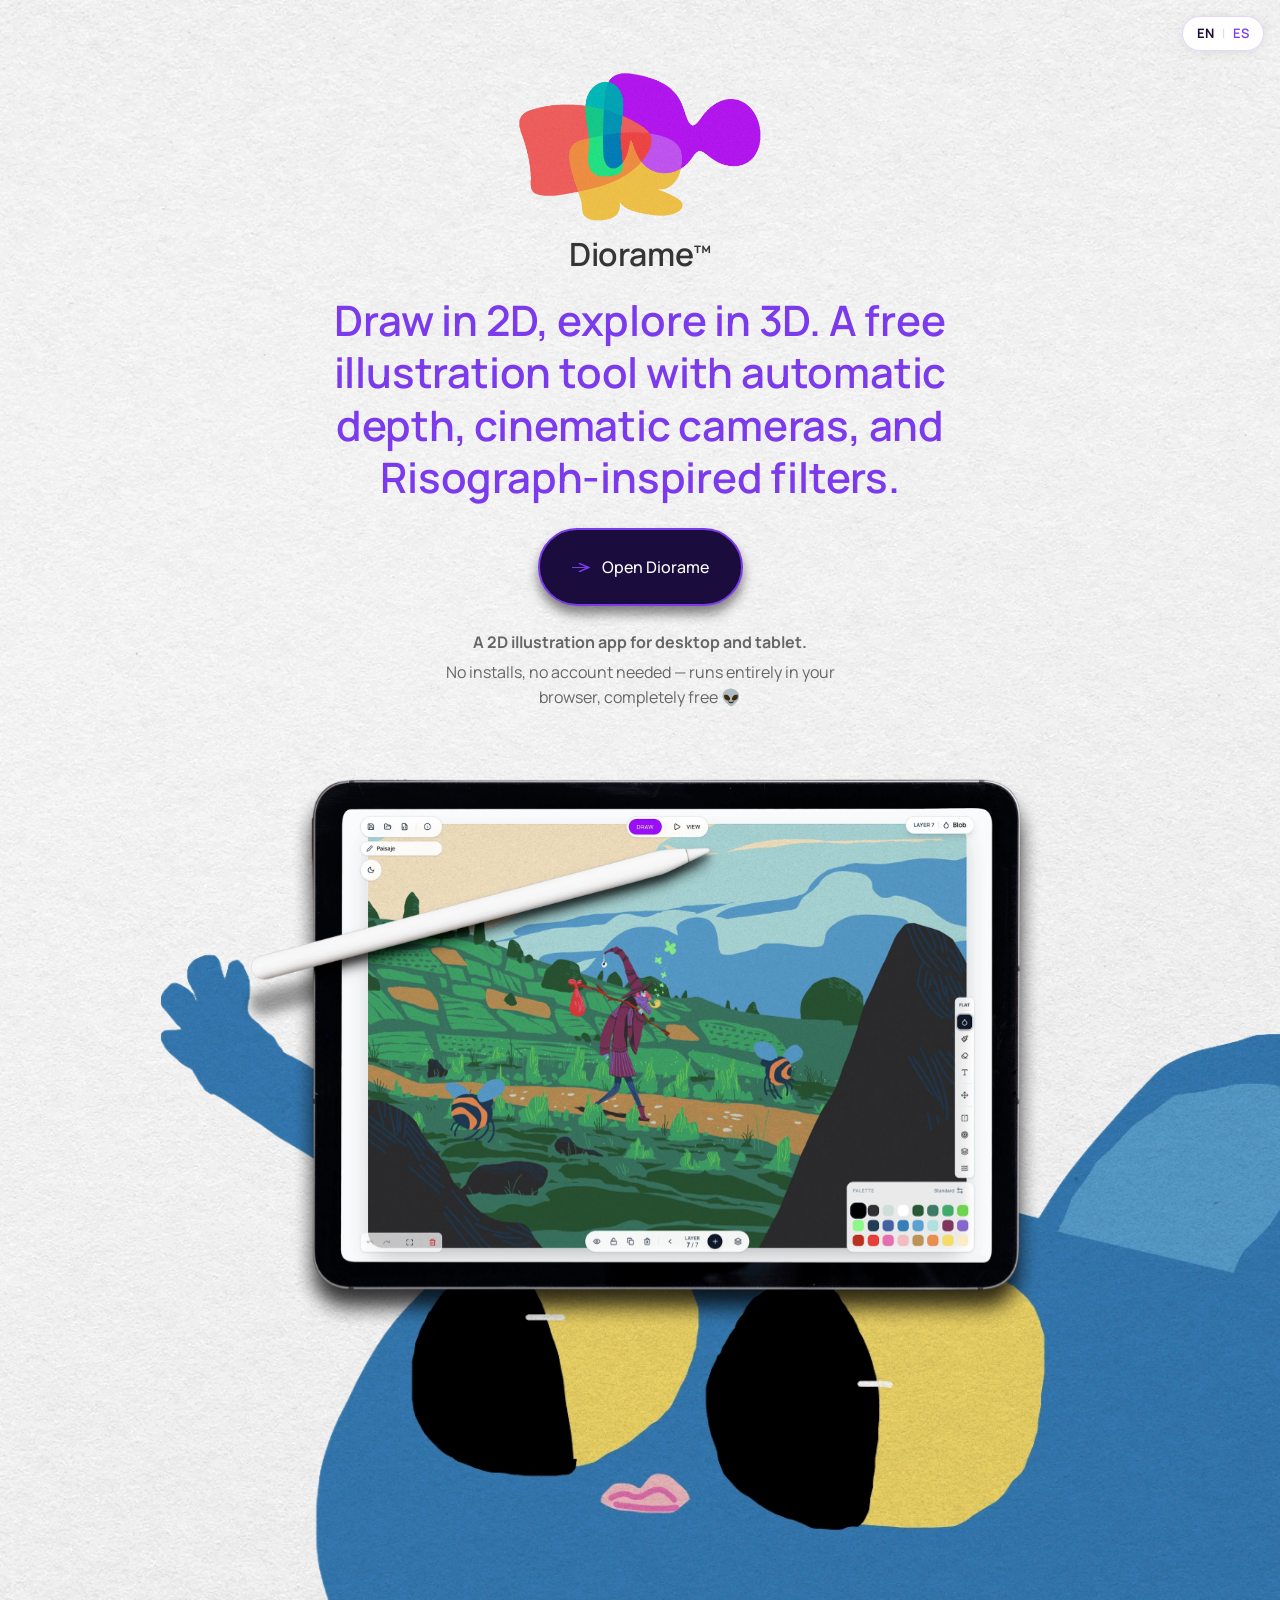
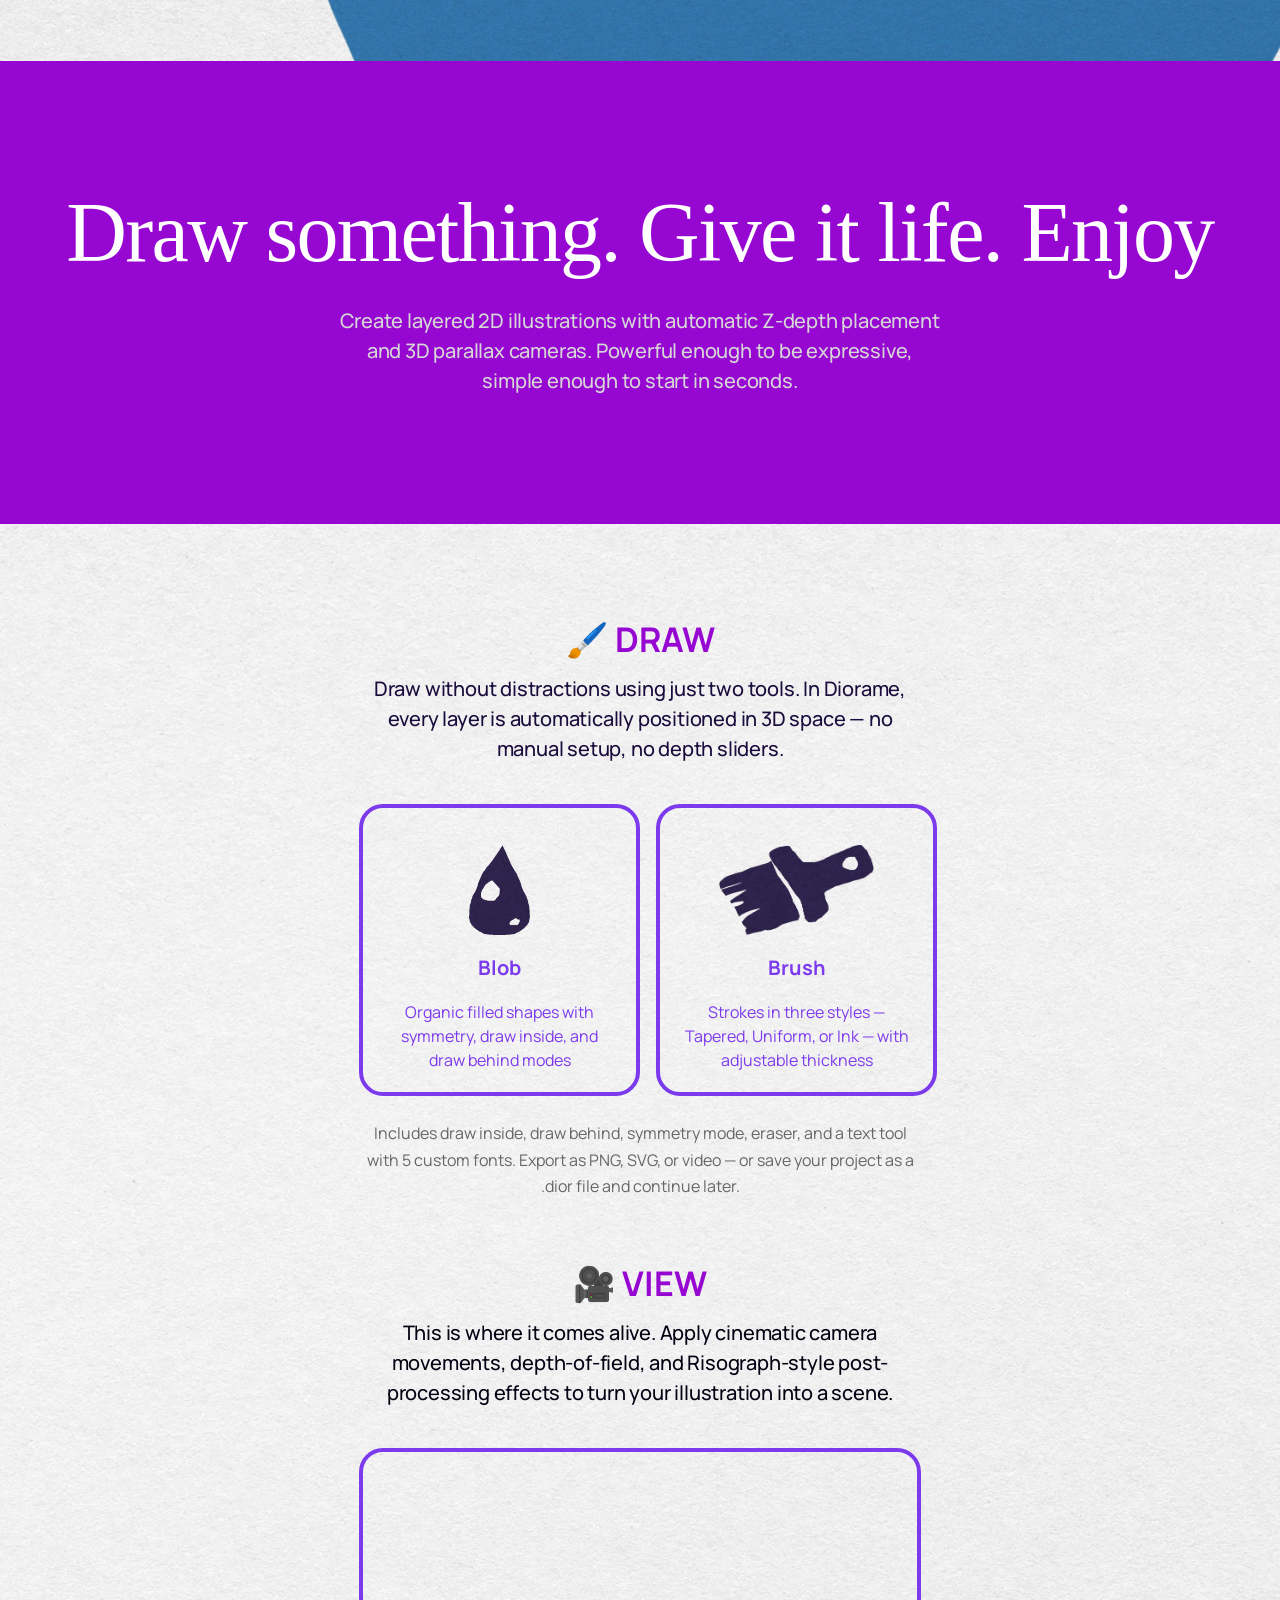
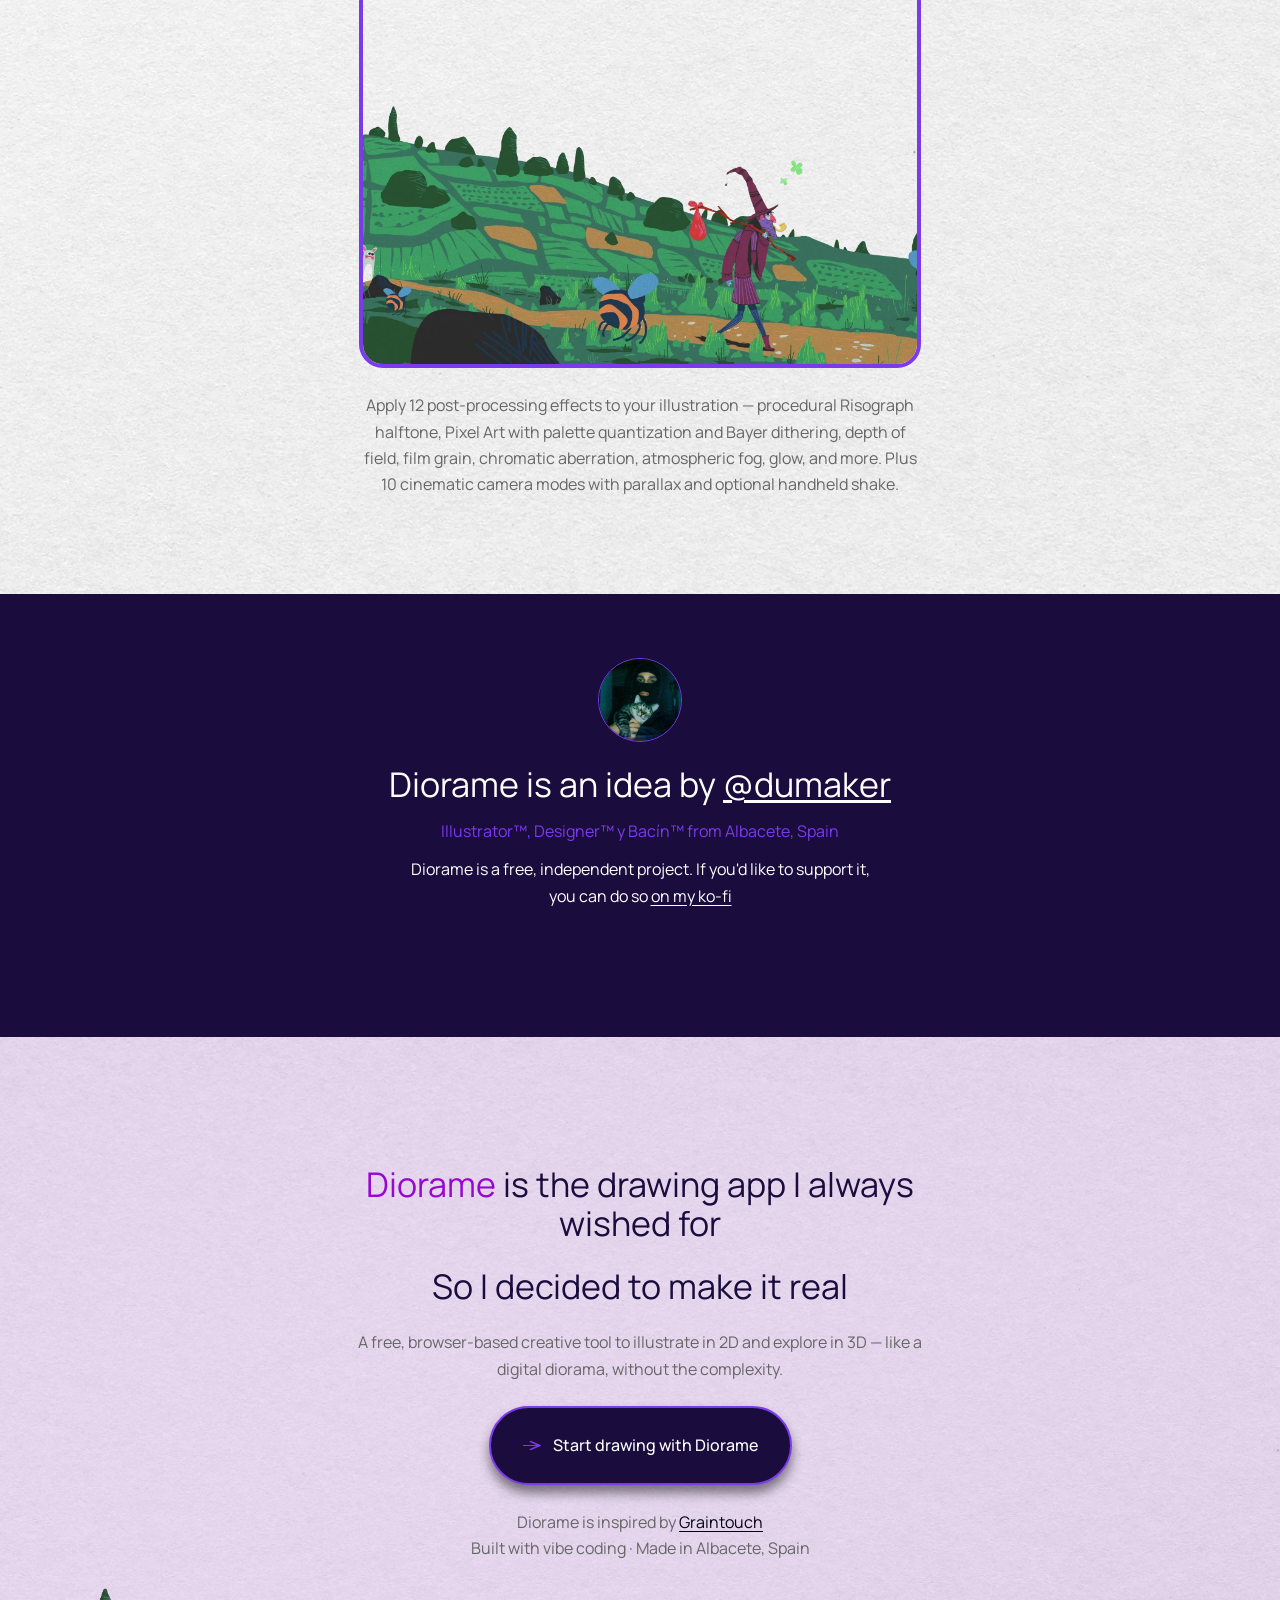
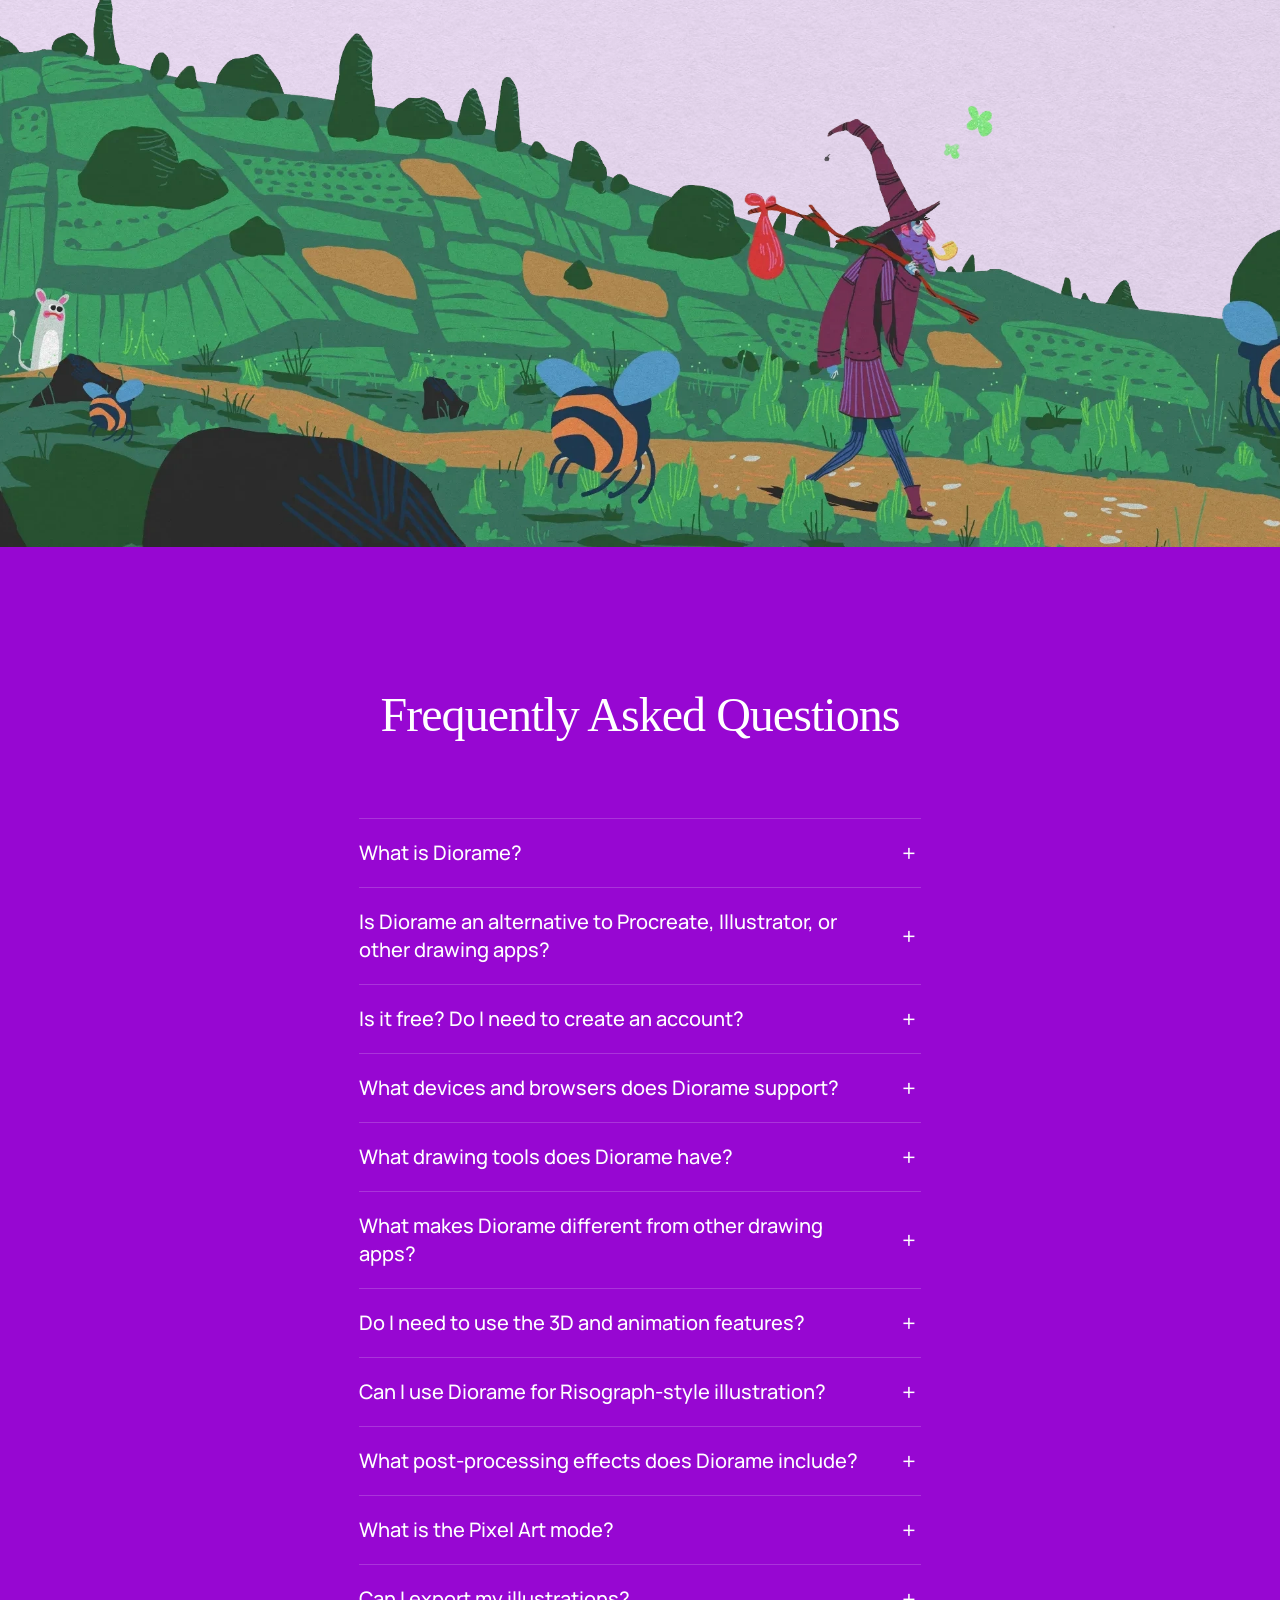
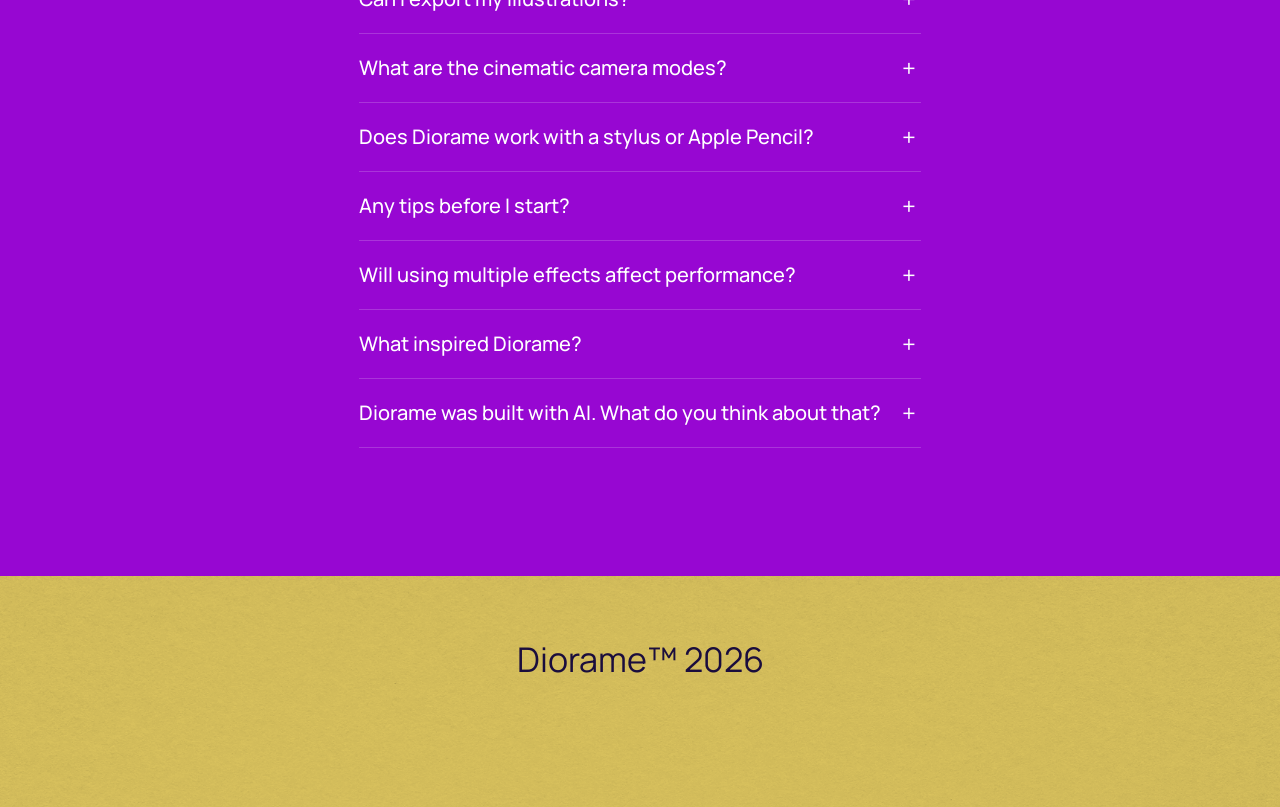
==== index.html @ 463a4746 "deploy: f3ffcc449ce8691e69795c1340435a2cda2fa7a3" ====
<!DOCTYPE html>
<html lang="en">
<head>
  <meta charset="UTF-8">
  <meta name="viewport" content="width=device-width, initial-scale=1">
  <meta name="robots" content="noindex">
  <title>Diorame</title>
  <link rel="icon" type="image/png" href="./assets/favicon.png">
  <link rel="alternate" hreflang="en" href="https://diorame.com/en/">
  <link rel="alternate" hreflang="es" href="https://diorame.com/es/">
  <link rel="alternate" hreflang="x-default" href="https://diorame.com/">
  <style>
    body {
      margin: 0;
      background: #ffffff;
      display: flex;
      align-items: center;
      justify-content: center;
      min-height: 100vh;
      font-family: 'Manrope', sans-serif;
      color: #353535;
      font-size: 16px;
    }
  </style>
</head>
<body>
  <p>Loading…</p>
  <script>
    (function () {
      var saved = localStorage.getItem('diorame-lang');
      var lang = saved || (navigator.language || navigator.userLanguage || 'en');
      var target = lang.toLowerCase().startsWith('es') ? '/es/' : '/en/';
      window.location.replace(target);
    })();
  </script>
</body>
</html>
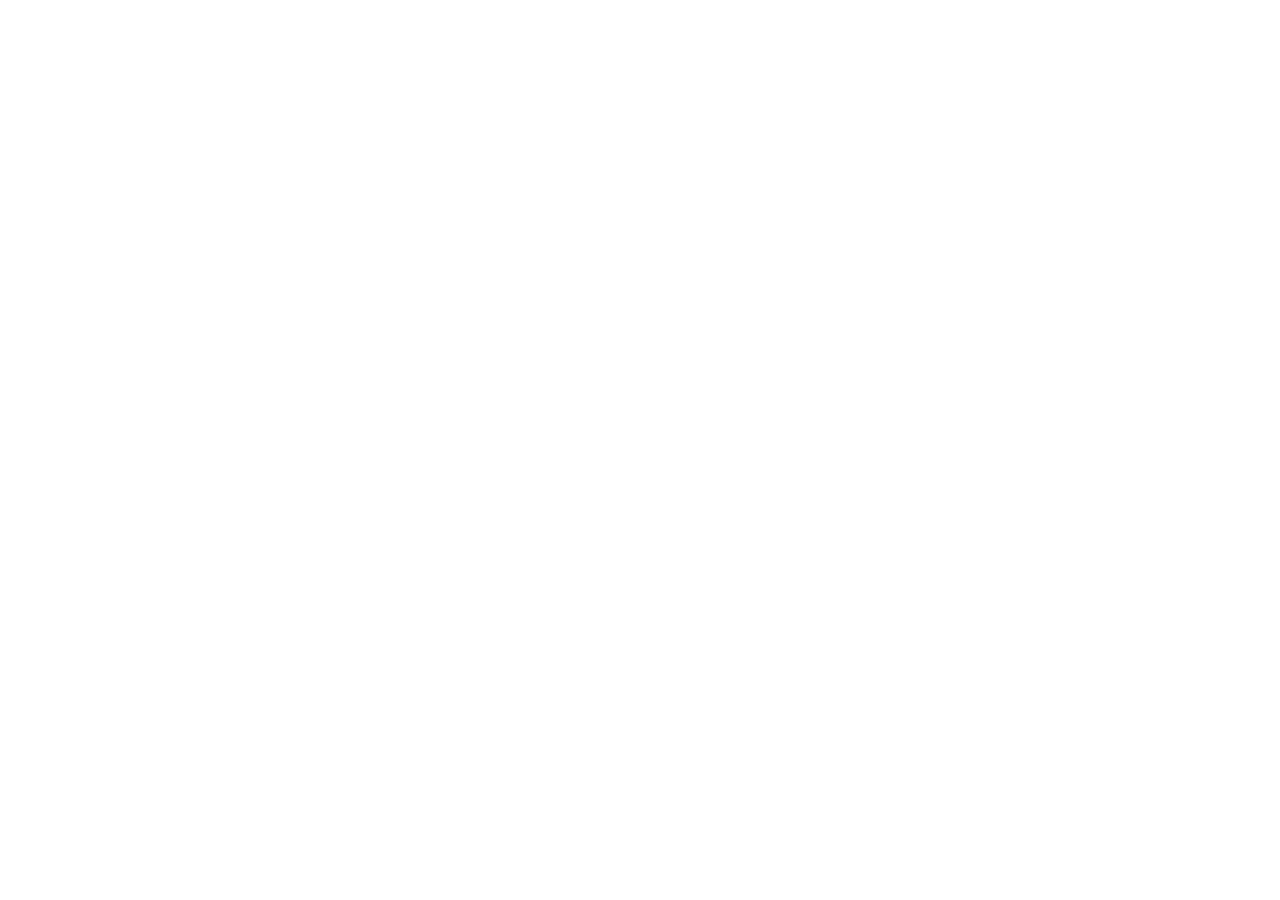
==== commit 26055c25: "fix: router and switcher use subdomains" ====
--- a/index.html
+++ b/index.html
@@ -29,7 +29,9 @@
     (function () {
       var saved = localStorage.getItem('diorame-lang');
       var lang = saved || (navigator.language || navigator.userLanguage || 'en');
-      var target = lang.toLowerCase().startsWith('es') ? '/es/' : '/en/';
+      var target = lang.toLowerCase().startsWith('es')
+        ? 'https://es.diorame.com'
+        : 'https://en.diorame.com';
       window.location.replace(target);
     })();
   </script>
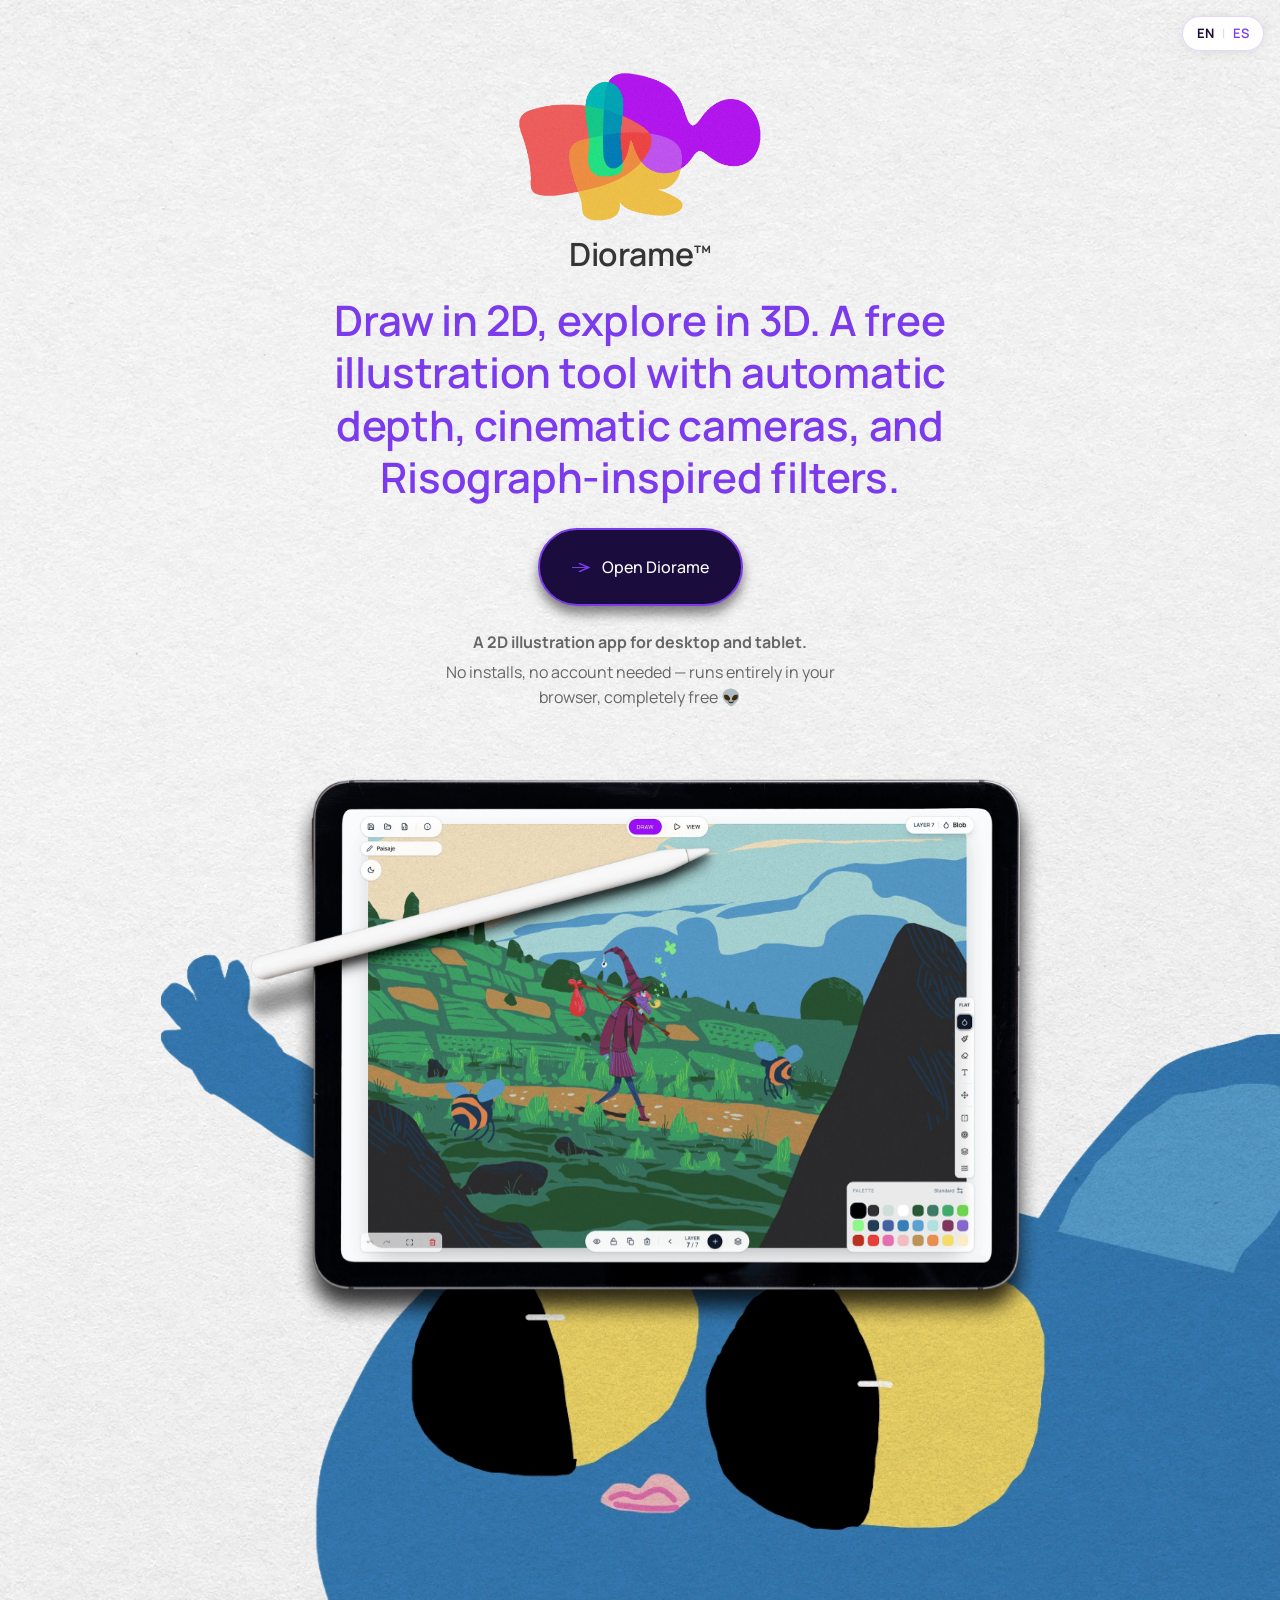
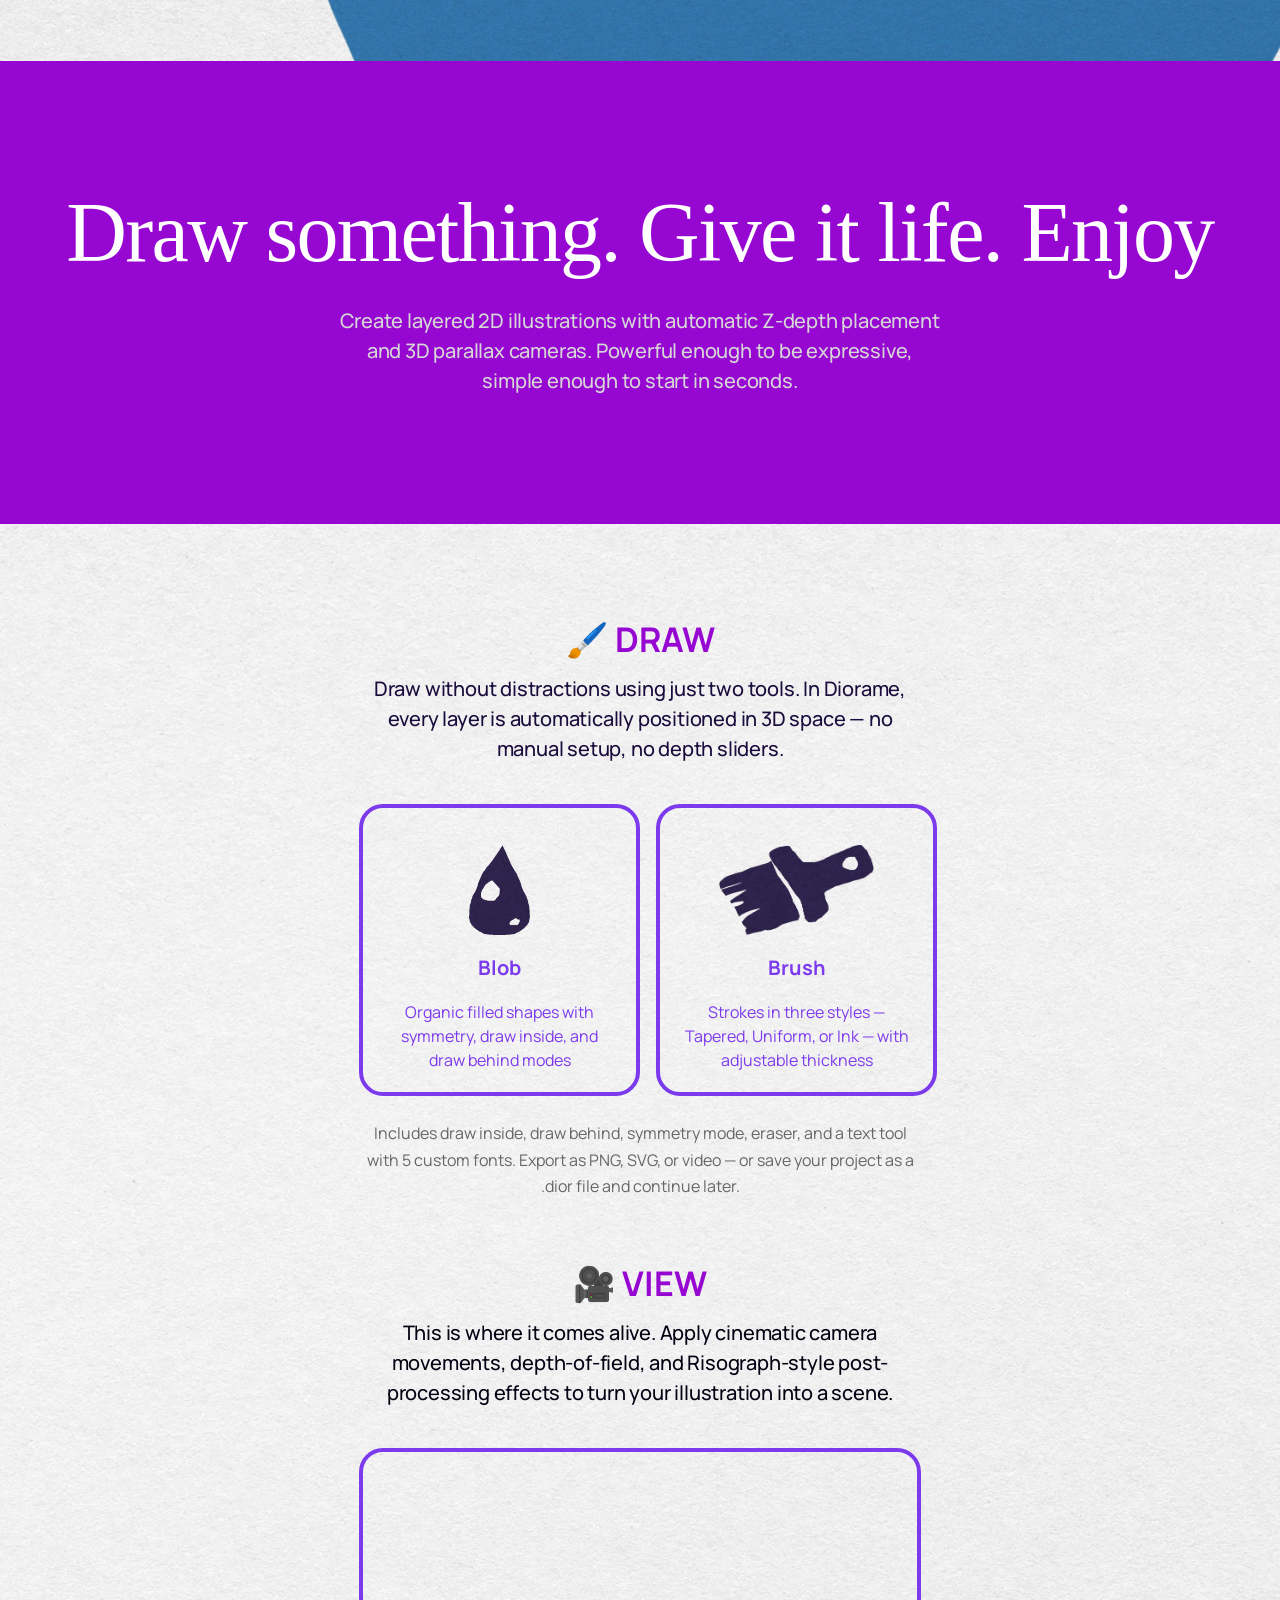
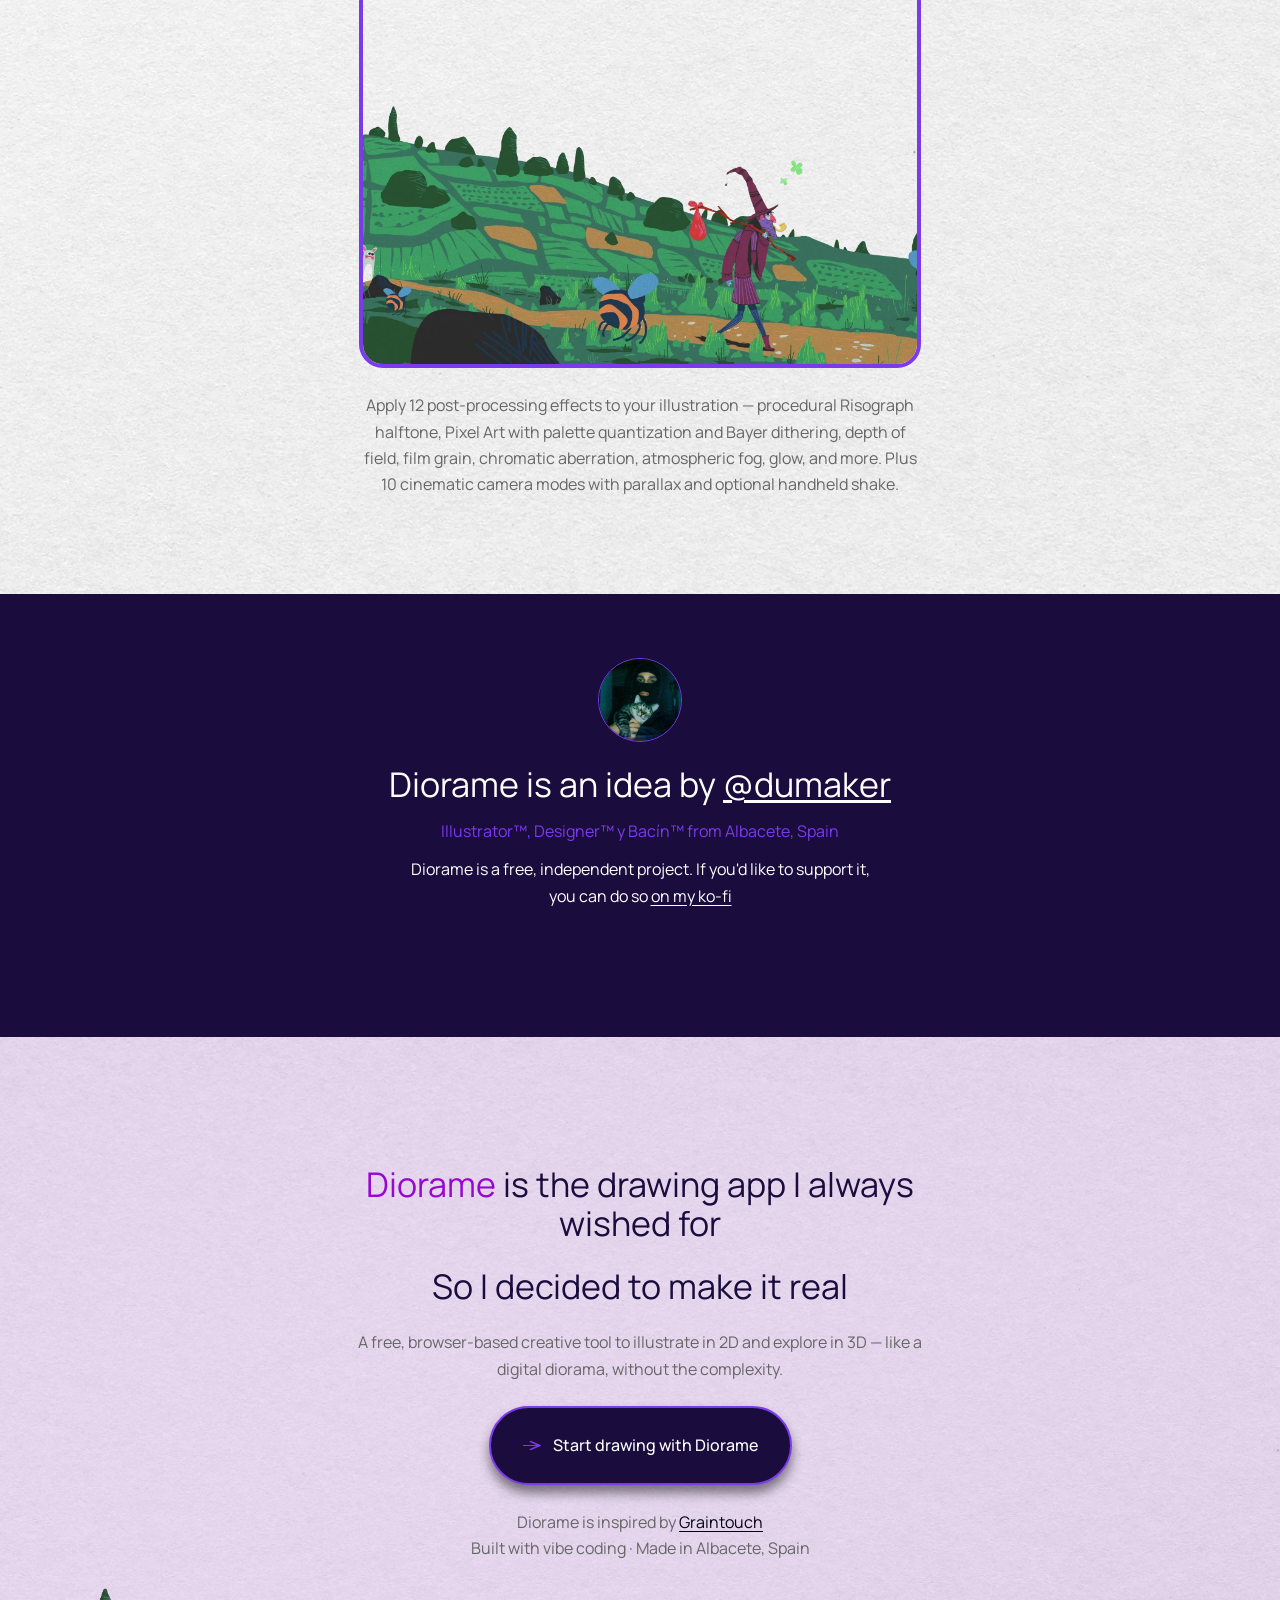
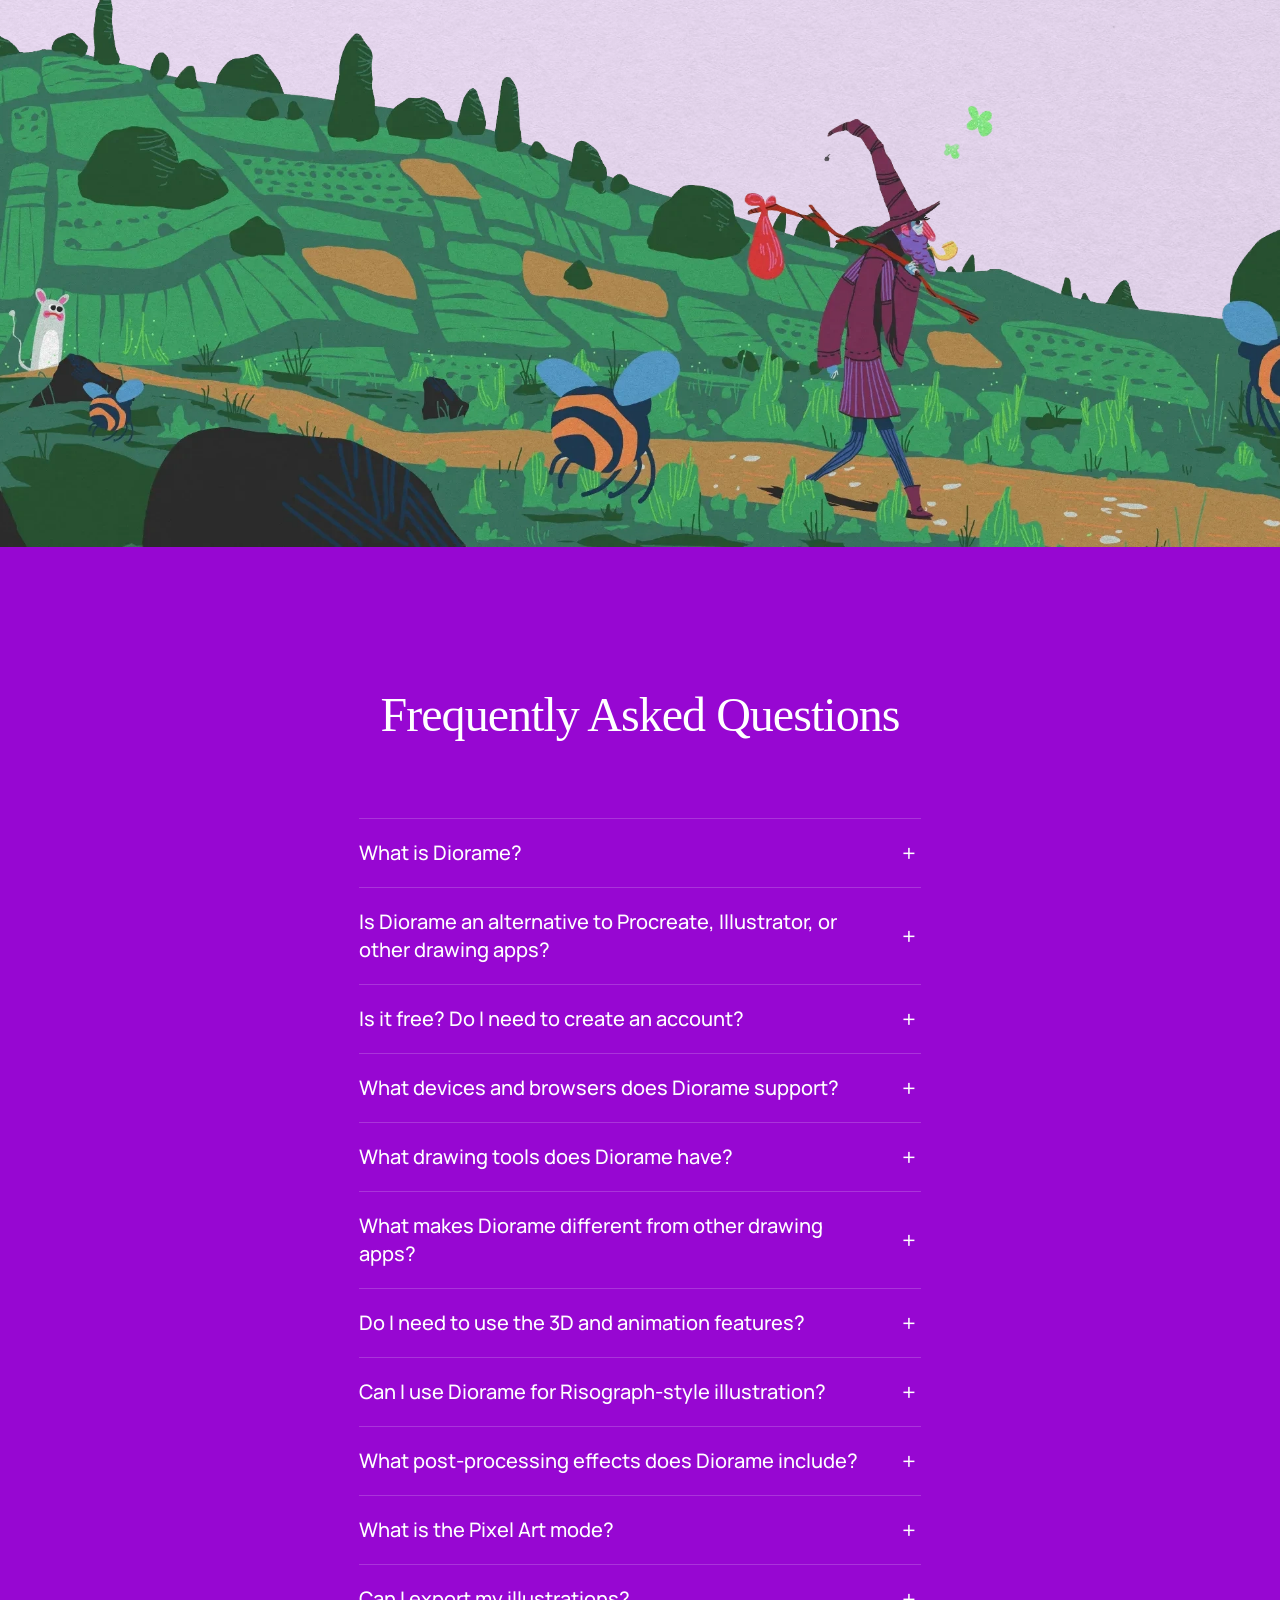
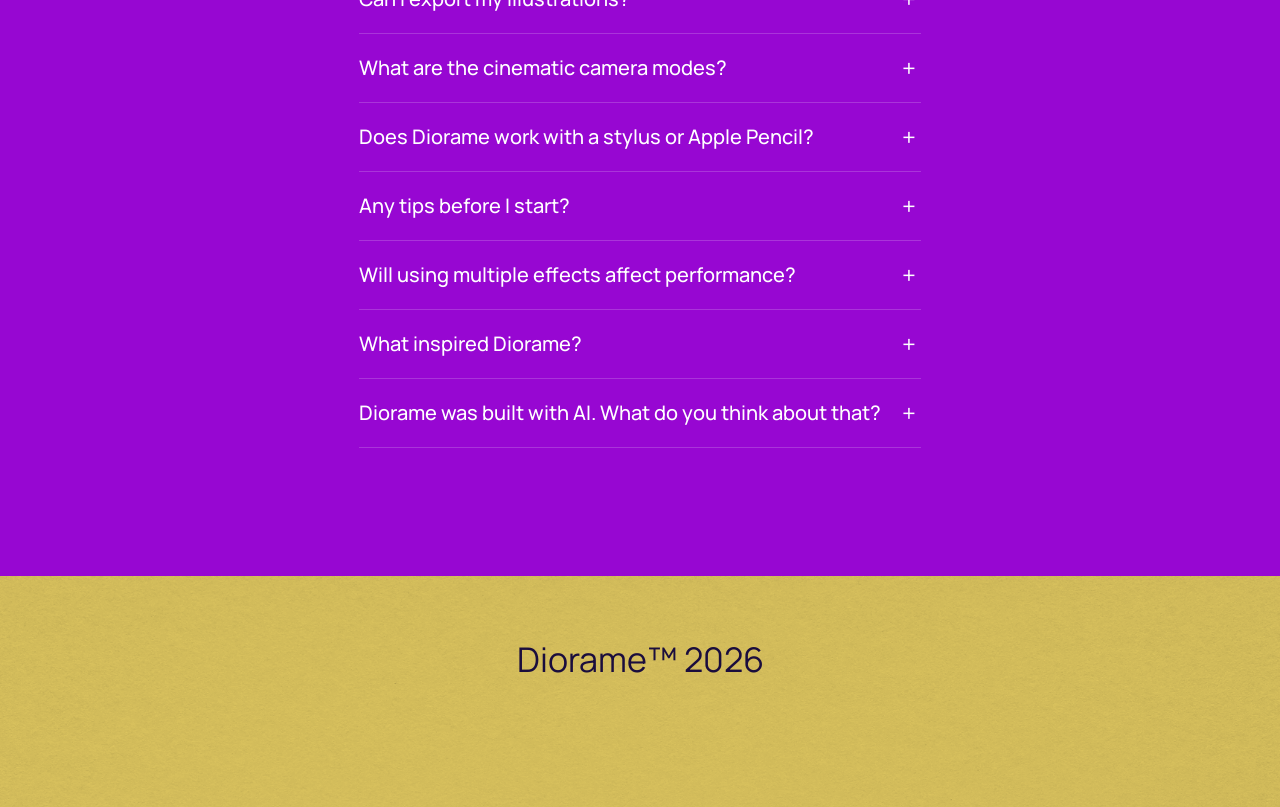
==== commit e8101c4b: "deploy: 26055c258b1602a0b02082765eae8d24b4210f3b" ====
--- a/index.html
+++ b/index.html
@@ -3,36 +3,1358 @@
 <head>
   <meta charset="UTF-8">
   <meta name="viewport" content="width=device-width, initial-scale=1">
-  <meta name="robots" content="noindex">
-  <title>Diorame</title>
-  <link rel="icon" type="image/png" href="./assets/favicon.png">
-  <link rel="alternate" hreflang="en" href="https://diorame.com/en/">
-  <link rel="alternate" hreflang="es" href="https://diorame.com/es/">
-  <link rel="alternate" hreflang="x-default" href="https://diorame.com/">
+  <meta name="color-scheme" content="light">
+
+  <!-- SEO -->
+  <title>Diorame — Free Browser-Based Drawing App with 3D Parallax &amp; Cinematic Effects</title>
+  <meta name="description" content="Diorame is a free browser-based illustration app. Draw in 2D with layered Risograph-style tools, then explore your scene in 3D with parallax cameras, depth effects, and cinematic filters. No install needed.">
+  <meta name="robots" content="index,follow">
+
+  <!-- Open Graph -->
+  <meta property="og:title" content="Diorame — Free Browser-Based Drawing App with 3D Parallax &amp; Cinematic Effects">
+  <meta property="og:description" content="Diorame is a free browser-based illustration app. Draw in 2D with layered Risograph-style tools, then explore your scene in 3D with parallax cameras, depth effects, and cinematic filters. No install needed.">
+  <meta property="og:type" content="website">
+  <meta property="og:url" content="https://diorame.com/">
+  <meta property="og:image" content="https://diorame.com/assets/og-image.png">
+  <meta property="og:image:alt" content="Diorame — Free Browser-Based Drawing App with 3D Parallax &amp; Cinematic Effects">
+  <meta property="og:site_name" content="Diorame — Free Browser-Based Drawing App with 3D Parallax &amp; Cinematic Effects">
+
+  <!-- Twitter Card -->
+  <meta name="twitter:card" content="summary_large_image">
+  <meta name="twitter:url" content="https://diorame.com/">
+  <meta name="twitter:title" content="Diorame — Free Browser-Based Drawing App with 3D Parallax &amp; Cinematic Effects">
+  <meta name="twitter:description" content="Diorame is a free browser-based illustration app. Draw in 2D with layered Risograph-style tools, then explore your scene in 3D with parallax cameras, depth effects, and cinematic filters. No install needed.">
+  <meta name="twitter:image" content="https://diorame.com/assets/og-image.png">
+  <meta name="twitter:image:alt" content="Diorame — Free Browser-Based Drawing App with 3D Parallax &amp; Cinematic Effects">
+
+  <!-- hreflang -->
+  <link rel="alternate" hreflang="en" href="https://en.diorame.com">
+  <link rel="alternate" hreflang="es" href="https://es.diorame.com">
+  <link rel="alternate" hreflang="x-default" href="https://diorame.com">
+
+  <!-- Favicon -->
+  <link rel="icon" type="image/png" href="../assets/favicon.png">
+
+  <!-- Google Fonts -->
+  <link rel="preconnect" href="https://fonts.googleapis.com">
+  <link rel="preconnect" href="https://fonts.gstatic.com" crossorigin>
+  <link href="https://fonts.googleapis.com/css2?family=Chewy&family=Manrope:wght@400;500;600;700&display=swap" rel="stylesheet">
+
   <style>
+    /* ─── Reset ──────────────────────────────────────────────────── */
+    *, *::before, *::after { box-sizing: border-box; margin: 0; padding: 0; }
+    html { scroll-behavior: smooth; }
+
+    /* ─── Design tokens ──────────────────────────────────────────── */
+    :root {
+      --white:      #ffffff;
+      --black:      #000000;
+      --navy:       #1a0d3d;
+      --purple:     #7c3aed;   /* borders, accents, card text          */
+      --vivid:      #9707d2;   /* banner / FAQ bg, mission brand color */
+      --bg-light:   #fbf5ff;   /* mission bg                           */
+      --text:       #353535;   /* brand name                           */
+      --text-dark:  #030213;
+      --text-muted: #666666;
+      --text-dim:   #d6d6d6;   /* FAQ answers, banner subtitle         */
+      --f:  'Manrope', sans-serif;
+      --fd: 'Chewy', cursive;
+    }
+
+    /* ─── Base ───────────────────────────────────────────────────── */
     body {
-      margin: 0;
-      background: #ffffff;
+      font-family: var(--f);
+      font-size: 16px;
+      line-height: 1.65;
+      color: var(--text);
+      background: var(--white);
+      -webkit-font-smoothing: antialiased;
+      cursor: url('../assets/cursor.png') 1 1, auto;
+    }
+
+    /* Custom cursor — overrides UA pointer on all elements and hover states */
+    *,
+    *::before,
+    *::after,
+    a, a:hover, a:focus, a:active,
+    button, button:hover, button:focus, button:active,
+    [role="button"],
+    .btn-cta, .btn-cta:hover, .btn-cta:active,
+    .faq-btn, .faq-btn:hover,
+    input, select, textarea {
+      cursor: url('../assets/cursor.png') 1 1, auto !important;
+    }
+
+    #lang-switcher,
+    #lang-switcher *,
+    #lang-switcher a,
+    #lang-switcher a:hover,
+    #lang-switcher a:focus,
+    #lang-switcher a:active,
+    #lang-switcher span {
+      cursor: url('../assets/cursor-small.png') 1 1, auto !important;
+    }
+
+    img { max-width: 100%; display: block; }
+    a   { color: inherit; text-decoration: none; }
+
+    /* ─── Skip link ──────────────────────────────────────────────── */
+    .skip-link {
+      position: absolute; top: -100%; left: 16px;
+      background: var(--black); color: var(--white);
+      border: 1px solid var(--white); border-radius: 12px;
+      padding: 12px 16px; font-size: 15px; z-index: 999;
+    }
+    .skip-link:focus { top: 16px; }
+
+    /* ─── Content column (610 px centred) ───────────────────────── */
+    .col {
+      max-width: 610px;
+      margin: 0 auto;
+      padding: 0 24px;
+    }
+
+    /* ─── CTA button ─────────────────────────────────────────────── */
+    .btn-cta {
+      display: inline-flex;
+      align-items: center;
+      gap: 12px;
+      background: var(--navy);
+      color: var(--white);
+      border: 2px solid var(--purple);
+      border-radius: 96px;
+      padding: 24px 32px;
+      font-family: var(--f);
+      font-size: 16px;
+      font-weight: 500;
+      text-decoration: none;
+      box-shadow: 0 8px 12px rgba(0,0,0,0.48);
+      --stroke-0: #ffffff; /* arrow.svg colour token */
+    }
+
+    .btn-cta .btn-arrow { width: 18px; height: 18px; object-fit: contain; }
+
+    /* ════════════════════════════════════════════════════════════════
+       1 · HERO
+    ════════════════════════════════════════════════════════════════ */
+    .s-hero {
+      position: relative;
+      isolation: isolate;
+      background: url('../assets/hero-bg.webp'), #FFFFFF;
+      background-size: cover;
+      background-position: center top;
+      background-repeat: no-repeat;
+      overflow: hidden;
       display: flex;
+      flex-direction: column;
       align-items: center;
+      gap: 64px;
+      min-height: 1260px;
+      padding: 64px 0 144px;
+      text-align: center;
+    }
+
+    /* Inner content block (logo → sub), compact 16 px gaps */
+    .hero-content {
+      display: flex;
+      flex-direction: column;
+      align-items: center;
+      gap: 24px;
+      padding: 0 24px;
+    }
+
+    .hero-logo {
+      width: 260px;
+      height: auto;
+    }
+
+    .hero-brand {
+      font-family: var(--f);
+      font-weight: 600;
+      color: var(--text);
+      line-height: 1;
+      letter-spacing: -0.03em;
+      margin-top: calc(8px - 24px); /* reduce gap logo→brand from 24px to 8px */
+    }
+    .hero-brand .b { font-size: 32px; }
+    .hero-brand .tm { font-size: 20px; vertical-align: super; }
+
+    .hero-tagline {
+      font-size: 42px;
+      font-weight: 600;
+      color: var(--purple);
+      letter-spacing: -0.2px;
+      line-height: 1.25;
+      max-width: 620px;
+    }
+
+    .hero-sub {
+      font-size: 16px;
+      color: var(--text-muted);
+      line-height: 1.6;
+      max-width: 440px;
+    }
+    .hero-sub strong { display: block; font-weight: 700; margin-bottom: 4px; }
+
+    /* Images row — iPad centred, character bleeds right */
+    .hero-images {
+      position: relative;
+      width: 100%;
+      height: clamp(480px, 58vw, 780px);
+      flex-shrink: 0;
+      overflow: visible;
+    }
+    .hero-ipad {
+      position: relative;
+      width: clamp(440px, 63vw, 910px);
+      height: auto;
+      z-index: 2;
+      display: block;
+      margin: 0 auto;
+    }
+    .hero-char {
+      position: absolute;
+      width: 1415px;
+      height: auto;
+      right: -160px;
+      bottom: -502px;
+      z-index: -1;
+    }
+
+    /* ════════════════════════════════════════════════════════════════
+       2 · BANNER  — "Draw something. Give it life. Enjoy"
+    ════════════════════════════════════════════════════════════════ */
+    .s-banner {
+      background: var(--vivid);
+      padding: 128px 24px;
+      text-align: center;
+    }
+
+    .banner-display {
+      font-family: var(--fd);
+      font-size: clamp(40px, 7vw, 84px);
+      font-weight: 400;
+      color: var(--white);
+      letter-spacing: -1.68px;
+      line-height: 1.05;
+      margin-bottom: 28px;
+    }
+
+    .banner-sub {
+      font-size: 20px;
+      font-weight: 500;
+      color: var(--text-dim);
+      letter-spacing: -0.2px;
+      line-height: 1.5;
+      max-width: 610px;
+      margin: 0 auto;
+    }
+
+    /* ════════════════════════════════════════════════════════════════
+       3+4 · DRAW + VIEW  (shared background wrapper)
+    ════════════════════════════════════════════════════════════════ */
+    .s-draw-view {
+      background: url('../assets/hero-bg.webp'), #FFFFFF;
+      background-size: cover;
+      background-position: center;
+      background-repeat: no-repeat;
+      display: flex;
+      flex-direction: column;
+      gap: 64px;
+      padding: 96px 0;
+    }
+
+    /* ── DRAW ── */
+    .s-draw {
+      padding: 0;
+    }
+    .s-draw .col {
+      display: flex;
+      flex-direction: column;
+      align-items: center;
+      text-align: center;
+    }
+
+    .sec-badge,
+    .sec-badge--view {
+      font-family: 'Manrope', sans-serif;
+      font-style: normal;
+      font-weight: 700;
+      font-size: 34px;
+      line-height: 114%;
+      text-align: center;
+      color: #9707D2;
+      width: 100%;
+      display: block;
+      margin-bottom: 16px;
+    }
+
+    .sec-heading {
+      font-size: 20px;
+      font-weight: 500;
+      color: var(--navy);
+      letter-spacing: -0.2px;
+      line-height: 1.5;
+      margin-bottom: 40px;
+      text-align: center;
+    }
+    .s-view .sec-heading { color: var(--text-dark); }
+
+    .tools-grid {
+      display: grid;
+      grid-template-columns: 1fr 1fr;
+      gap: 16px;
+      width: 100%;
+      margin-bottom: 24px;
+    }
+
+    .tool-card {
+      box-sizing: border-box;
+      display: flex;
+      flex-direction: column;
       justify-content: center;
-      min-height: 100vh;
+      align-items: center;
+      padding: 64px 24px 48px;
+      gap: 16px;
+      width: 281px;
+      height: 292px;
+      border: 4px solid #7C3AED;
+      border-radius: 24px;
+      flex-grow: 1;
+      text-align: center;
+    }
+    .tool-card img {
+      height: 90px;
+      width: auto;
+      object-fit: contain;
+    }
+    .tool-card h3 {
+      font-size: 20px;
+      font-weight: 700;
+      color: var(--purple);
+      text-align: center;
+    }
+    .tool-card p {
+      font-size: 16px;
+      color: var(--purple);
+      line-height: 1.5;
+      text-align: center;
+    }
+
+    .sec-note {
+      font-size: 16px;
+      color: var(--text-muted);
+      line-height: 1.65;
+      text-align: center;
+    }
+
+    /* ── VIEW ── */
+    .s-view {
+      padding: 0;
+    }
+    .s-view .col {
+      display: flex;
+      flex-direction: column;
+      align-items: center;
+      text-align: center;
+    }
+
+    .view-wrap {
+      width: 100%;
+      height: 520px;
+      border: 4px solid var(--purple);
+      border-radius: 24px;
+      overflow: hidden;
+      margin-bottom: 24px;
+      flex-shrink: 0;
+    }
+    .view-video {
+      width: 100%;
+      height: 100%;
+      object-fit: cover;
+      display: block;
+    }
+
+    /* ════════════════════════════════════════════════════════════════
+       5 · CREATOR BANNER
+    ════════════════════════════════════════════════════════════════ */
+    .s-creator {
+      background: #1A0D3D;
+      padding: 64px 24px 128px;
+      text-align: center;
+    }
+    .s-creator-inner {
+      display: flex;
+      flex-direction: column;
+      align-items: center;
+      gap: 12px;
+    }
+
+    .creator-avatar {
+      width: 84px;
+      height: 84px;
+      border-radius: 200px;
+      object-fit: cover;
+      border: 1px solid var(--purple);
+      margin-bottom: 8px;
+    }
+
+    .creator-heading {
+      font-size: clamp(22px, 3.2vw, 34px);
+      font-weight: 400;
+      color: var(--white);
+      line-height: 1.3;
+      max-width: 580px;
+    }
+    .creator-link {
+      text-decoration: underline;
+      text-underline-offset: 3px;
+    }
+    .creator-bio {
+      font-size: 16px;
+      color: var(--purple);
+    }
+    .creator-support {
+      font-size: 16px;
+      color: var(--white);
+      max-width: 480px;
+    }
+    .creator-kofi {
+      text-decoration: underline;
+      text-underline-offset: 3px;
+    }
+
+    /* ════════════════════════════════════════════════════════════════
+       6 · MISSION / CTA
+    ════════════════════════════════════════════════════════════════ */
+    .s-mission {
+      background: url('../assets/view-screen.webp'), linear-gradient(0deg, #F1E1FA, #F1E1FA), url('../assets/hero-bg.webp'), #FBF5FF;
+      background-blend-mode: normal, multiply, normal, multiply;
+      background-size: cover, cover, cover, cover;
+      background-position: bottom center, center, center, center;
+      background-repeat: no-repeat, no-repeat, repeat, no-repeat;
+      height: 1110px;
+      padding: 128px 0px;
+      display: flex;
+      flex-direction: column;
+      align-items: center;
+      justify-content: flex-start;
+      position: relative;
+      overflow: hidden;
+    }
+    .s-mission .col {
+      position: relative;
+      z-index: 2;
+      display: flex;
+      flex-direction: column;
+      align-items: center;
+      padding: 0px;
+      gap: 24px;
+      width: 610px;
+      text-align: center;
+    }
+
+    .mission-heading {
+      font-size: clamp(24px, 3.5vw, 34px);
+      font-weight: 400;
+      color: var(--navy);
+      letter-spacing: 0;
+      line-height: 1.14;
+    }
+    .mission-brand { color: var(--vivid); }
+
+    .mission-sub {
+      font-size: 16px;
+      color: var(--text-muted);
+      line-height: 1.65;
+    }
+
+    .mission-meta {
+      font-size: 16px;
+      color: var(--text-muted);
+    }
+    .mission-meta a {
+      color: var(--text-dark);
+      text-decoration: underline;
+      text-underline-offset: 3px;
+    }
+
+    /* ════════════════════════════════════════════════════════════════
+       7 · FAQ
+    ════════════════════════════════════════════════════════════════ */
+    .s-faq {
+      background: var(--vivid);
+      padding: 128px 0;
+    }
+    .s-faq .col {
+      display: flex;
+      flex-direction: column;
+      align-items: center;
+    }
+
+    .faq-heading {
+      font-family: var(--fd);
+      font-size: clamp(36px, 5vw, 48px);
+      font-weight: 400;
+      color: var(--white);
+      letter-spacing: -0.96px;
+      text-align: center;
+      margin-bottom: 64px;
+    }
+
+    /* ── FAQ accordion ── */
+    .faq-list {
+      display: flex;
+      flex-direction: column;
+      width: 100%;
+      border-top: 1px solid rgba(255,255,255,0.18);
+    }
+    .faq-item {
+      border-bottom: 1px solid rgba(255,255,255,0.18);
+    }
+    .faq-btn {
+      display: flex;
+      justify-content: space-between;
+      align-items: center;
+      gap: 16px;
+      width: 100%;
+      padding: 20px 0;
+      background: none;
+      border: none;
+      text-align: left;
+      font-family: var(--f);
+      font-size: 20px;
+      font-weight: 500;
+      color: var(--white);
+      line-height: 1.4;
+    }
+    .faq-btn:hover { opacity: 0.85; }
+    .faq-plus {
+      display: block;
+      width: 24px;
+      text-align: center;
+      font-size: 24px;
+      font-weight: 400;
+      color: var(--white);
+      flex-shrink: 0;
+      line-height: 1;
+      transition: transform 0.25s ease;
+    }
+    .faq-item.is-open .faq-plus { transform: rotate(45deg); }
+    .faq-answer {
+      overflow: hidden;
+      max-height: 0;
+      opacity: 0;
+      transition: max-height 0.35s ease, opacity 0.25s ease;
+    }
+    .faq-answer.is-open {
+      max-height: 800px;
+      opacity: 1;
+    }
+    .faq-answer p {
+      font-size: 16px;
+      font-weight: 400;
+      color: var(--text-dim);
+      line-height: 1.65;
+    }
+    .faq-answer p:last-child { padding-bottom: 20px; }
+    .faq-answer p:not(:last-child) { margin-bottom: 10px; }
+
+    /* ════════════════════════════════════════════════════════════════
+       8 · FOOTER
+    ════════════════════════════════════════════════════════════════ */
+    .s-footer {
+      display: flex;
+      flex-direction: column;
+      justify-content: center;
+      align-items: center;
+      padding: 64px 24px 128px;
+      gap: 16px;
+      width: 100%;
+      background: linear-gradient(0deg, #DFC760, #DFC760), url('../assets/hero-bg.webp');
+      background-blend-mode: multiply, normal;
+      background-size: cover;
+    }
+    .s-footer p {
       font-family: 'Manrope', sans-serif;
-      color: #353535;
-      font-size: 16px;
+      font-weight: 400;
+      font-size: 34px;
+      line-height: 114%;
+      text-align: center;
+      color: #1A0D3D;
+    }
+
+    /* ─── Motion ────────────────────────────────────────────────── */
+
+    /* ── Scroll-reveal ─── */
+    .reveal {
+      opacity: 0;
+      transform: translateY(32px);
+      transition: opacity 0.7s cubic-bezier(0.22, 1, 0.36, 1),
+                  transform 0.7s cubic-bezier(0.22, 1, 0.36, 1);
+    }
+    .reveal.visible { opacity: 1; transform: translateY(0); }
+
+    /* Staggered reveal */
+    .reveal-stagger > * {
+      opacity: 0;
+      transform: translateY(24px);
+      transition: opacity 0.6s cubic-bezier(0.22, 1, 0.36, 1),
+                  transform 0.6s cubic-bezier(0.22, 1, 0.36, 1);
+    }
+    .reveal-stagger.visible > *:nth-child(1) { transition-delay: 0s; }
+    .reveal-stagger.visible > *:nth-child(2) { transition-delay: 0.12s; }
+    .reveal-stagger.visible > *:nth-child(3) { transition-delay: 0.24s; }
+    .reveal-stagger.visible > *:nth-child(4) { transition-delay: 0.36s; }
+    .reveal-stagger.visible > * { opacity: 1; transform: translateY(0); }
+
+    /* Reveal from left */
+    .reveal-left {
+      opacity: 0;
+      transform: translateX(-40px);
+      transition: opacity 0.7s cubic-bezier(0.22, 1, 0.36, 1),
+                  transform 0.7s cubic-bezier(0.22, 1, 0.36, 1);
+    }
+    .reveal-left.visible { opacity: 1; transform: translateX(0); }
+
+    /* Parallax hints */
+    .parallax-slow, .parallax-fast { will-change: transform; }
+
+    /* ── Hero entrance keyframes ─── */
+    @keyframes heroFadeUp {
+      from { opacity: 0; transform: translateY(40px); }
+      to   { opacity: 1; transform: translateY(0); }
+    }
+    @keyframes charSlideUp {
+      from { opacity: 0; transform: translateY(80px); }
+      to   { opacity: 1; transform: translateY(0); }
+    }
+    @keyframes floatChar {
+      0%, 100% { transform: translateY(0px); }
+      50%       { transform: translateY(-12px); }
+    }
+
+    /* Hero staggered entrance (only elements inside .hero-content) */
+    .hero-logo    { animation: heroFadeUp 0.8s cubic-bezier(0.22,1,0.36,1) 0.10s both; }
+    .hero-brand   { animation: heroFadeUp 0.8s cubic-bezier(0.22,1,0.36,1) 0.25s both; }
+    .hero-tagline { animation: heroFadeUp 0.8s cubic-bezier(0.22,1,0.36,1) 0.40s both; }
+    .hero-content .btn-cta { animation: heroFadeUp 0.8s cubic-bezier(0.22,1,0.36,1) 0.55s both; }
+    .hero-content .btn-cta.anim-done { animation: none; }
+    .hero-sub     { animation: heroFadeUp 0.8s cubic-bezier(0.22,1,0.36,1) 0.70s both; }
+    .hero-ipad    { animation: heroFadeUp 0.9s cubic-bezier(0.22,1,0.36,1) 0.85s both; }
+    .hero-char    { animation: charSlideUp 1.2s cubic-bezier(0.22,1,0.36,1) 0.50s both; }
+    /* Release from animation fill so inline parallax transforms can apply */
+    .hero-ipad.anim-done,
+    .hero-char.anim-done {
+      animation: none;
+      transition: transform 0.4s cubic-bezier(0.22, 1, 0.36, 1);
+      will-change: transform;
+    }
+
+    /* ── Tool-card hover ─── */
+    .tool-card {
+      transition: transform 0.3s cubic-bezier(0.22, 1, 0.36, 1),
+                  box-shadow 0.3s cubic-bezier(0.22, 1, 0.36, 1);
+    }
+    .tool-card:hover {
+      transform: translateY(-6px);
+      box-shadow: 0 12px 32px rgba(124, 58, 237, 0.18);
+    }
+
+    /* ── CTA button hover (unified — both buttons share .btn-cta) ─── */
+    .btn-cta {
+      transition: transform 0.3s cubic-bezier(0.22, 1, 0.36, 1),
+                  box-shadow 0.3s cubic-bezier(0.22, 1, 0.36, 1);
+    }
+    .btn-cta:hover {
+      transform: translateY(-4px) scale(1.02);
+      box-shadow: 0 16px 32px rgba(124, 58, 237, 0.4);
+    }
+    .btn-cta:active {
+      transform: translateY(0px) scale(0.99);
+      box-shadow: 0 4px 12px rgba(124, 58, 237, 0.2);
+    }
+
+    /* ── FAQ item hover ─── */
+    .faq-item { transition: background 0.2s ease; }
+    .faq-item:hover { background: rgba(255,255,255,0.06); border-radius: 12px; }
+
+    /* ── Reduced motion ─── */
+    @media (prefers-reduced-motion: reduce) {
+      .reveal, .reveal-stagger > *, .reveal-left {
+        transition: none; opacity: 1; transform: none;
+      }
+      .hero-logo, .hero-brand, .hero-tagline, .hero-sub,
+      .hero-content .btn-cta, .hero-ipad, .hero-char {
+        animation: none;
+      }
+    }
+
+    /* ─── Responsive ─────────────────────────────────────────────── */
+
+    /* ≤ 1024 px — character repositioned */
+    @media (max-width: 1024px) {
+      .hero-char {
+        width: 1415px;
+        height: auto;
+        right: 0;
+        bottom: -98px;
+        z-index: -1;
+      }
+    }
+
+    /* ≤ 768 px — full mobile pass */
+    @media (max-width: 768px) {
+      /* FIX 1 — character */
+      .hero-char {
+        width: 665px;
+        height: auto;
+        right: 0;
+        bottom: -195px;
+        z-index: -1;
+      }
+
+      /* FIX 3 — iPad fills container */
+      .hero-ipad {
+        width: 100%;
+        max-width: 100%;
+      }
+
+      /* FIX 6 — headings */
+      .hero-tagline   { font-size: 28px; line-height: 1.3; max-width: 100%; }
+      .hero-brand     { margin-top: calc(8px - 24px); }
+      .hero-brand .b  { font-size: 28px; }
+      .hero-brand .tm { font-size: 18px; }
+      .sec-heading    { font-size: 20px; }
+      .mission-heading { font-size: 20px; }
+      .banner-display { font-size: 48px; }
+
+      /* FIX 4 — CTA buttons */
+      .btn-cta {
+        width: 100%;
+        justify-content: center;
+      }
+
+      /* Sections */
+      .s-banner   { padding: 80px 24px; }
+      .s-faq      { padding: 80px 0; }
+      .s-draw-view { gap: 0; padding: 64px 0; }
+      .s-draw,
+      .s-view     { padding: 32px 0; }
+      .s-creator  { padding: 64px 24px 80px; }
+
+      /* FIX 5 — mission */
+      .s-mission {
+        height: 728px;
+        padding: 64px 24px;
+        background-size: auto 50%, cover, cover, cover;
+        background-position: bottom center, center, center, center;
+      }
+      .s-mission .col {
+        width: 100%;
+        max-width: 100%;
+      }
+
+      /* FIX 3 — tool cards */
+      .tools-grid { grid-template-columns: 1fr; }
+      .tool-card  { width: 100%; height: auto; min-height: 220px; }
+
+      /* View video */
+      .view-wrap  { height: 300px; }
+
+      /* FIX 6 — ensure side padding on sections */
+      .s-draw .col,
+      .s-view .col,
+      .s-faq .col { padding: 0 24px; }
+    }
+
+    /* ≤ 480 px */
+    @media (max-width: 480px) {
+      .btn-cta        { padding: 18px 24px; font-size: 14px; }
+      .hero-brand     { margin-top: calc(8px - 24px); }
+      .hero-brand .b  { font-size: 24px; }
+      .hero-brand .tm { font-size: 15px; }
+      .hero-tagline   { font-size: 22px; line-height: 1.3; }
+      .banner-display { letter-spacing: -0.5px; }
+      .faq-heading    { font-size: 32px; }
     }
   </style>
 </head>
+
 <body>
-  <p>Loading…</p>
+  <a class="skip-link" href="#main">Skip to main content</a>
+
+  <!-- ══ HERO ═════════════════════════════════════════════════════ -->
+  <section class="s-hero">
+    <div class="hero-content">
+      <img src="../assets/logo.webp" alt="Diorame logo" class="hero-logo" width="260">
+      <p class="hero-brand"><span class="b">Diorame</span><span class="tm">™</span></p>
+      <h1 class="hero-tagline">Draw in 2D, explore in 3D. A free illustration tool with automatic depth, cinematic cameras, and Risograph-inspired filters.</h1>
+      <a class="btn-cta" href="https://diorame.dumaker.com/" target="_blank" rel="noopener noreferrer">
+        <img src="../assets/arrow.svg" alt="" aria-hidden="true" class="btn-arrow">
+        Open Diorame
+      </a>
+      <p class="hero-sub">
+        <strong>A 2D illustration app for desktop and tablet.</strong>
+        No installs, no account needed — runs entirely in your browser, completely free 👽
+      </p>
+    </div>
+    <div class="hero-images">
+      <img src="../assets/ipad.webp" alt="iPad with a Diorame illustration" class="hero-ipad" loading="lazy">
+      <img src="../assets/character.webp" alt="Character drawn with Diorame" class="hero-char" loading="lazy">
+    </div>
+  </section>
+
+  <!-- ══ BANNER ════════════════════════════════════════════════════ -->
+  <section class="s-banner" aria-label="Tagline">
+    <p class="banner-display reveal">Draw something. Give it life. Enjoy</p>
+    <p class="banner-sub reveal">Create layered 2D illustrations with automatic Z-depth placement and 3D parallax cameras. Powerful enough to be expressive, simple enough to start in seconds.</p>
+  </section>
+
+  <!-- ══ MAIN ══════════════════════════════════════════════════════ -->
+  <main id="main">
+
+    <!-- DRAW + VIEW (shared background) ───────────────────────── -->
+    <section class="s-draw-view">
+
+    <!-- DRAW ───────────────────────────────────────────────────── -->
+    <section class="s-draw">
+      <div class="col">
+        <span class="sec-badge reveal">🖌️ DRAW</span>
+        <h2 class="sec-heading reveal">Draw without distractions using just two tools. In Diorame, every layer is automatically positioned in 3D space — no manual setup, no depth sliders.</h2>
+        <div class="tools-grid reveal-stagger">
+          <div class="tool-card">
+            <img src="../assets/blob-icon.webp" alt="Blob icon">
+            <h3>Blob</h3>
+            <p>Organic filled shapes with symmetry, draw inside, and draw behind modes</p>
+          </div>
+          <div class="tool-card">
+            <img src="../assets/brush-icon.webp" alt="Brush icon">
+            <h3>Brush</h3>
+            <p>Strokes in three styles — Tapered, Uniform, or Ink — with adjustable thickness</p>
+          </div>
+        </div>
+        <p class="sec-note reveal">Includes draw inside, draw behind, symmetry mode, eraser, and a text tool with 5 custom fonts. Export as PNG, SVG, or video — or save your project as a .dior file and continue later.</p>
+      </div>
+    </section>
+
+    <!-- VIEW ───────────────────────────────────────────────────── -->
+    <section class="s-view">
+      <div class="col">
+        <span class="sec-badge sec-badge--view reveal">🎥️ VIEW</span>
+        <h2 class="sec-heading reveal">This is where it comes alive. Apply cinematic camera movements, depth-of-field, and Risograph-style post-processing effects to turn your illustration into a scene.</h2>
+        <div class="view-wrap reveal">
+          <video autoplay loop muted playsinline class="view-video" poster="../assets/view-screen.webp">
+            <source src="../assets/hero-video.mp4" type="video/mp4">
+          </video>
+        </div>
+        <p class="sec-note reveal">Apply 12 post-processing effects to your illustration — procedural Risograph halftone, Pixel Art with palette quantization and Bayer dithering, depth of field, film grain, chromatic aberration, atmospheric fog, glow, and more. Plus 10 cinematic camera modes with parallax and optional handheld shake.</p>
+      </div>
+    </section>
+
+    </section><!-- /s-draw-view -->
+
+    <!-- CREATOR BANNER ─────────────────────────────────────────── -->
+    <section class="s-creator">
+      <div class="s-creator-inner reveal">
+        <img src="../assets/dumaker.webp" alt="Dumaker" class="creator-avatar" width="84" height="84" loading="lazy">
+        <p class="creator-heading">Diorame is an idea by <a href="https://www.instagram.com/dumaker/" target="_blank" rel="noopener noreferrer" class="creator-link">@dumaker</a></p>
+        <p class="creator-bio">Illustrator™, Designer™ y Bacín™ from Albacete, Spain</p>
+        <p class="creator-support">Diorame is a free, independent project. If you'd like to support it, you can do so <a href="https://ko-fi.com/dumaker" target="_blank" rel="noopener noreferrer" class="creator-kofi">on my ko-fi</a></p>
+      </div>
+    </section>
+
+    <!-- MISSION ────────────────────────────────────────────────── -->
+    <section class="s-mission">
+      <div class="col">
+        <h2 class="mission-heading reveal"><span class="mission-brand">Diorame</span> is the drawing app I always wished for</h2>
+        <h2 class="mission-heading reveal">So I decided to make it real</h2>
+        <p class="mission-sub reveal">A free, browser-based creative tool to illustrate in 2D and explore in 3D — like a digital diorama, without the complexity.</p>
+        <a class="btn-cta reveal" href="https://diorame.dumaker.com/" target="_blank" rel="noopener noreferrer">
+          <img src="../assets/arrow.svg" alt="" aria-hidden="true" class="btn-arrow">
+          Start drawing with Diorame
+        </a>
+        <p class="mission-meta">Diorame is inspired by <a href="https://www.iorama.studio/graintouch" target="_blank" rel="noopener noreferrer">Graintouch</a>
+        <br>Built with vibe coding · Made in Albacete, Spain</p>
+              </div>
+    </section>
+
+    <!-- FAQ ────────────────────────────────────────────────────── -->
+    <section class="s-faq" id="faq" aria-label="Frequently Asked Questions" itemscope itemtype="https://schema.org/FAQPage">
+      <div class="col">
+        <h2 class="faq-heading reveal">Frequently Asked Questions</h2>
+        <div class="faq-list">
+
+          <div class="faq-item reveal" itemscope itemprop="mainEntity" itemtype="https://schema.org/Question">
+            <button class="faq-btn" aria-expanded="false">
+              <span itemprop="name">What is Diorame?</span>
+              <span class="faq-plus" aria-hidden="true">+</span>
+            </button>
+            <div class="faq-answer" itemscope itemprop="acceptedAnswer" itemtype="https://schema.org/Answer">
+              <p itemprop="text">Diorame is a free browser-based illustration tool that lets you draw in 2D and instantly explore your work in 3D. Each layer is automatically placed at a different depth, creating real parallax effects and cinematic camera movements — no 3D knowledge needed.</p>
+            </div>
+          </div>
+
+          <div class="faq-item reveal" itemscope itemprop="mainEntity" itemtype="https://schema.org/Question">
+            <button class="faq-btn" aria-expanded="false">
+              <span itemprop="name">Is Diorame an alternative to Procreate, Illustrator, or other drawing apps?</span>
+              <span class="faq-plus" aria-hidden="true">+</span>
+            </button>
+            <div class="faq-answer" itemscope itemprop="acceptedAnswer" itemtype="https://schema.org/Answer">
+              <p itemprop="text">Diorame is not trying to replace Procreate, Adobe Fresco, Adobe Illustrator, or Clip Studio Paint — those are professional tools with years of features. Diorame is something different: a free, browser-based illustration tool focused on simplicity, Risograph aesthetics, and automatic 3D depth. If you want a no-install, no-account drawing tool that turns your layered illustrations into cinematic 3D scenes, Diorame is the only tool that does exactly that. Think of it less as a competitor and more as a creative space you've never had before.</p>
+            </div>
+          </div>
+
+          <div class="faq-item reveal" itemscope itemprop="mainEntity" itemtype="https://schema.org/Question">
+            <button class="faq-btn" aria-expanded="false">
+              <span itemprop="name">Is it free? Do I need to create an account?</span>
+              <span class="faq-plus" aria-hidden="true">+</span>
+            </button>
+            <div class="faq-answer" itemscope itemprop="acceptedAnswer" itemtype="https://schema.org/Answer">
+              <p itemprop="text">Completely free, no account required. Open the app, start drawing. Nothing to install, nothing to sign up for.</p>
+            </div>
+          </div>
+
+          <div class="faq-item reveal" itemscope itemprop="mainEntity" itemtype="https://schema.org/Question">
+            <button class="faq-btn" aria-expanded="false">
+              <span itemprop="name">What devices and browsers does Diorame support?</span>
+              <span class="faq-plus" aria-hidden="true">+</span>
+            </button>
+            <div class="faq-answer" itemscope itemprop="acceptedAnswer" itemtype="https://schema.org/Answer">
+              <p itemprop="text">Diorame runs in any modern desktop or tablet browser — Chrome, Firefox, Safari, and Edge. It's designed for desktop and tablet use only; mobile phones are not supported by design. On a phone there simply isn't enough screen space to get the most out of Diorame.</p>
+            </div>
+          </div>
+
+          <div class="faq-item reveal" itemscope itemprop="mainEntity" itemtype="https://schema.org/Question">
+            <button class="faq-btn" aria-expanded="false">
+              <span itemprop="name">What drawing tools does Diorame have?</span>
+              <span class="faq-plus" aria-hidden="true">+</span>
+            </button>
+            <div class="faq-answer" itemscope itemprop="acceptedAnswer" itemtype="https://schema.org/Answer">
+              <p itemprop="text">Two core drawing tools: Blob, for organic filled shapes, and Brush, for strokes in three styles — Tapered, Uniform, and Ink. Also includes an Eraser, a Text tool with 5 custom fonts, and a Move tool for transforming entire layers. Drawing modifiers include symmetry, draw inside, draw behind, and organic mode.</p>
+            </div>
+          </div>
+
+          <div class="faq-item reveal" itemscope itemprop="mainEntity" itemtype="https://schema.org/Question">
+            <button class="faq-btn" aria-expanded="false">
+              <span itemprop="name">What makes Diorame different from other drawing apps?</span>
+              <span class="faq-plus" aria-hidden="true">+</span>
+            </button>
+            <div class="faq-answer" itemscope itemprop="acceptedAnswer" itemtype="https://schema.org/Answer">
+              <p itemprop="text">Most drawing apps are flat. Diorame automatically places each layer in 3D space, so when you switch to VIEW mode you get real parallax depth and cinematic camera movements — without rigging, without manual positioning. It's the only free browser-based drawing tool built around the diorama concept.</p>
+            </div>
+          </div>
+
+          <div class="faq-item reveal" itemscope itemprop="mainEntity" itemtype="https://schema.org/Question">
+            <button class="faq-btn" aria-expanded="false">
+              <span itemprop="name">Do I need to use the 3D and animation features?</span>
+              <span class="faq-plus" aria-hidden="true">+</span>
+            </button>
+            <div class="faq-answer" itemscope itemprop="acceptedAnswer" itemtype="https://schema.org/Answer">
+              <p itemprop="text">Not at all. Diorame is, first and foremost, a drawing app. The Blob and Brush tools, the layer system, the color palettes, the modifiers — everything is designed to make drawing simple and enjoyable on its own. The 3D parallax, cinematic cameras, and post-processing effects are there when you want them, but you can ignore VIEW mode entirely and just draw. No pressure, no complexity.</p>
+            </div>
+          </div>
+
+          <div class="faq-item reveal" itemscope itemprop="mainEntity" itemtype="https://schema.org/Question">
+            <button class="faq-btn" aria-expanded="false">
+              <span itemprop="name">Can I use Diorame for Risograph-style illustration?</span>
+              <span class="faq-plus" aria-hidden="true">+</span>
+            </button>
+            <div class="faq-answer" itemscope itemprop="acceptedAnswer" itemtype="https://schema.org/Answer">
+              <p itemprop="text">Yes — Diorame is built around Risograph aesthetics. Fixed color palettes, procedural halftone grain, ink spread simulation, and misregistration effects. The Riso post-processing uses a three-pass pipeline that replicates the texture and imperfection of real Riso prints.</p>
+            </div>
+          </div>
+
+          <div class="faq-item reveal" itemscope itemprop="mainEntity" itemtype="https://schema.org/Question">
+            <button class="faq-btn" aria-expanded="false">
+              <span itemprop="name">What post-processing effects does Diorame include?</span>
+              <span class="faq-plus" aria-hidden="true">+</span>
+            </button>
+            <div class="faq-answer" itemscope itemprop="acceptedAnswer" itemtype="https://schema.org/Answer">
+              <p itemprop="text">12 effects in total: procedural Risograph halftone, Pixel Art with palette quantization and Bayer dithering, depth of field, film grain, chromatic aberration, atmospheric fog, glow, vignette, lens distortion, particles, grunge overlay, and line wiggle. All adjustable and combinable.</p>
+            </div>
+          </div>
+
+          <div class="faq-item reveal" itemscope itemprop="mainEntity" itemtype="https://schema.org/Question">
+            <button class="faq-btn" aria-expanded="false">
+              <span itemprop="name">What is the Pixel Art mode?</span>
+              <span class="faq-plus" aria-hidden="true">+</span>
+            </button>
+            <div class="faq-answer" itemscope itemprop="acceptedAnswer" itemtype="https://schema.org/Answer">
+              <p itemprop="text">A dedicated post-processing effect that converts your illustration into pixel art in real time — with configurable pixel size (2–16), color depth (2–32 colors), and Bayer dithering intensity. Works on top of your layered 2D illustration, including the Riso and grain effects.</p>
+            </div>
+          </div>
+
+          <div class="faq-item reveal" itemscope itemprop="mainEntity" itemtype="https://schema.org/Question">
+            <button class="faq-btn" aria-expanded="false">
+              <span itemprop="name">Can I export my illustrations?</span>
+              <span class="faq-plus" aria-hidden="true">+</span>
+            </button>
+            <div class="faq-answer" itemscope itemprop="acceptedAnswer" itemtype="https://schema.org/Answer">
+              <p itemprop="text">Yes. Diorame exports as PNG, SVG, SVGZ (compressed vector), and video (WebM/MP4) with the cinematic camera captured live. You can also save your project as a .dior file and continue working on it later.</p>
+            </div>
+          </div>
+
+          <div class="faq-item reveal" itemscope itemprop="mainEntity" itemtype="https://schema.org/Question">
+            <button class="faq-btn" aria-expanded="false">
+              <span itemprop="name">What are the cinematic camera modes?</span>
+              <span class="faq-plus" aria-hidden="true">+</span>
+            </button>
+            <div class="faq-answer" itemscope itemprop="acceptedAnswer" itemtype="https://schema.org/Answer">
+              <p itemprop="text">10 preset camera animations: Forward, Spiral, Yoyo, Pulse, Twist, Arc, Crane, Truck, Orbit, and Zoom. Each works with the 3D parallax depth of your layers. You can also add handheld shake at three intensity levels and adjust the overall cinematic speed.</p>
+            </div>
+          </div>
+
+          <div class="faq-item reveal" itemscope itemprop="mainEntity" itemtype="https://schema.org/Question">
+            <button class="faq-btn" aria-expanded="false">
+              <span itemprop="name">Does Diorame work with a stylus or Apple Pencil?</span>
+              <span class="faq-plus" aria-hidden="true">+</span>
+            </button>
+            <div class="faq-answer" itemscope itemprop="acceptedAnswer" itemtype="https://schema.org/Answer">
+              <p itemprop="text">Yes. Diorame is optimized for tablet use and works with any stylus supported by your browser, including Apple Pencil on iPad. Touch gestures for zoom, pan, orbit, and undo/redo are fully supported.</p>
+            </div>
+          </div>
+
+          <div class="faq-item reveal" itemscope itemprop="mainEntity" itemtype="https://schema.org/Question">
+            <button class="faq-btn" aria-expanded="false">
+              <span itemprop="name">Any tips before I start?</span>
+              <span class="faq-plus" aria-hidden="true">+</span>
+            </button>
+            <div class="faq-answer" itemscope itemprop="acceptedAnswer" itemtype="https://schema.org/Answer">
+              <p itemprop="text">Save your project often — Diorame runs entirely in the browser, and like any web app it can occasionally freeze or be closed by accident. Use the save button regularly and keep your .dior file close. Also: although Diorame includes a built-in MP4 exporter, for the best video quality we recommend using your device's native screen recording — iPad, Windows, and macOS all have built-in options that capture at full display quality.</p>
+            </div>
+          </div>
+
+          <div class="faq-item reveal" itemscope itemprop="mainEntity" itemtype="https://schema.org/Question">
+            <button class="faq-btn" aria-expanded="false">
+              <span itemprop="name">Will using multiple effects affect performance?</span>
+              <span class="faq-plus" aria-hidden="true">+</span>
+            </button>
+            <div class="faq-answer" itemscope itemprop="acceptedAnswer" itemtype="https://schema.org/Answer">
+              <p itemprop="text">It can. Combining several post-processing effects simultaneously — especially on less powerful machines — may slow down the cinematic camera movements in VIEW mode. If you notice lag, try reducing the number of active effects or lowering their intensity. DRAW mode is always smooth regardless of effect settings.</p>
+            </div>
+          </div>
+
+          <div class="faq-item reveal" itemscope itemprop="mainEntity" itemtype="https://schema.org/Question">
+            <button class="faq-btn" aria-expanded="false">
+              <span itemprop="name">What inspired Diorame?</span>
+              <span class="faq-plus" aria-hidden="true">+</span>
+            </button>
+            <div class="faq-answer" itemscope itemprop="acceptedAnswer" itemtype="https://schema.org/Answer">
+              <p itemprop="text">Diorame was inspired by Graintouch, a beautiful iPad drawing app by Iorama Studio — specifically its Risograph aesthetic, its simplicity, and its organic drawing tools. But the core idea that makes Diorame unique is entirely original: automatic 3D depth per layer, real parallax in VIEW mode, cinematic camera movements, and Risograph-style post-processing. None of that exists in Graintouch. Credit where it's due — and innovation where it counts.</p>
+            </div>
+          </div>
+
+          <div class="faq-item reveal" itemscope itemprop="mainEntity" itemtype="https://schema.org/Question">
+            <button class="faq-btn" aria-expanded="false">
+              <span itemprop="name">Diorame was built with AI. What do you think about that?</span>
+              <span class="faq-plus" aria-hidden="true">+</span>
+            </button>
+            <div class="faq-answer" itemscope itemprop="acceptedAnswer" itemtype="https://schema.org/Answer">
+              <p itemprop="text">I'm an illustrator, a designer, and a drawer — not a programmer. I've spent years believing that the drawing tool I had in my head was simply out of reach. AI changed that. Not as a replacement for creativity, talent, or the irreplaceable spark that makes art human — I reject that idea completely — but as a collaborator that let me build something I couldn't have built alone.</p>
+              <p>The code is mine in the sense that matters: every decision, every feature, every constraint is intentional and comes from years of thinking about what a drawing tool should feel like. AI wrote the syntax. I wrote the vision.</p>
+              <p>Diorame is free and open source — CC BY-NC-SA 4.0 licensed, repository public on GitHub — because a tool built for artists should belong to artists.</p>
+            </div>
+          </div>
+
+        </div>
+      </div>
+    </section>
+
+  </main>
+
+  <!-- ══ FOOTER ════════════════════════════════════════════════════ -->
+  <footer class="s-footer">
+    <p class="reveal">Diorame™ 2026</p>
+  </footer>
+
+  <!-- ══ FAQ accordion JS ═════════════════════════════════════════ -->
   <script>
     (function () {
-      var saved = localStorage.getItem('diorame-lang');
-      var lang = saved || (navigator.language || navigator.userLanguage || 'en');
-      var target = lang.toLowerCase().startsWith('es')
-        ? 'https://es.diorame.com'
-        : 'https://en.diorame.com';
-      window.location.replace(target);
+      var items = document.querySelectorAll('.faq-item');
+      items.forEach(function (item) {
+        var btn    = item.querySelector('.faq-btn');
+        var answer = item.querySelector('.faq-answer');
+        btn.addEventListener('click', function () {
+          var isOpen = item.classList.contains('is-open');
+          /* close all */
+          items.forEach(function (i) {
+            i.classList.remove('is-open');
+            i.querySelector('.faq-answer').classList.remove('is-open');
+            i.querySelector('.faq-btn').setAttribute('aria-expanded', 'false');
+          });
+          /* open the clicked one if it was closed */
+          if (!isOpen) {
+            item.classList.add('is-open');
+            answer.classList.add('is-open');
+            btn.setAttribute('aria-expanded', 'true');
+          }
+        });
+      });
+    })();
+  </script>
+
+  <!-- ══ FAQ Schema.org JSON-LD ════════════════════════════════════ -->
+  <script type="application/ld+json">
+  {
+    "@context": "https://schema.org",
+    "@type": "FAQPage",
+    "mainEntity": [
+      {
+        "@type": "Question",
+        "name": "What is Diorame?",
+        "acceptedAnswer": {
+          "@type": "Answer",
+          "text": "Diorame is a free browser-based illustration tool that lets you draw in 2D and instantly explore your work in 3D. Each layer is automatically placed at a different depth, creating real parallax effects and cinematic camera movements — no 3D knowledge needed."
+        }
+      },
+      {
+        "@type": "Question",
+        "name": "Is Diorame an alternative to Procreate, Illustrator, or other drawing apps?",
+        "acceptedAnswer": {
+          "@type": "Answer",
+          "text": "Diorame is not trying to replace Procreate, Adobe Fresco, Adobe Illustrator, or Clip Studio Paint — those are professional tools with years of features. Diorame is something different: a free, browser-based illustration tool focused on simplicity, Risograph aesthetics, and automatic 3D depth. If you want a no-install, no-account drawing tool that turns your layered illustrations into cinematic 3D scenes, Diorame is the only tool that does exactly that. Think of it less as a competitor and more as a creative space you've never had before."
+        }
+      },
+      {
+        "@type": "Question",
+        "name": "Is it free? Do I need to create an account?",
+        "acceptedAnswer": {
+          "@type": "Answer",
+          "text": "Completely free, no account required. Open the app, start drawing. Nothing to install, nothing to sign up for."
+        }
+      },
+      {
+        "@type": "Question",
+        "name": "What devices and browsers does Diorame support?",
+        "acceptedAnswer": {
+          "@type": "Answer",
+          "text": "Diorame runs in any modern desktop or tablet browser — Chrome, Firefox, Safari, and Edge. It's designed for desktop and tablet use only; mobile phones are not supported by design. On a phone there simply isn't enough screen space to get the most out of Diorame."
+        }
+      },
+      {
+        "@type": "Question",
+        "name": "What drawing tools does Diorame have?",
+        "acceptedAnswer": {
+          "@type": "Answer",
+          "text": "Two core drawing tools: Blob, for organic filled shapes, and Brush, for strokes in three styles — Tapered, Uniform, and Ink. Also includes an Eraser, a Text tool with 5 custom fonts, and a Move tool for transforming entire layers. Drawing modifiers include symmetry, draw inside, draw behind, and organic mode."
+        }
+      },
+      {
+        "@type": "Question",
+        "name": "What makes Diorame different from other drawing apps?",
+        "acceptedAnswer": {
+          "@type": "Answer",
+          "text": "Most drawing apps are flat. Diorame automatically places each layer in 3D space, so when you switch to VIEW mode you get real parallax depth and cinematic camera movements — without rigging, without manual positioning. It's the only free browser-based drawing tool built around the diorama concept."
+        }
+      },
+      {
+        "@type": "Question",
+        "name": "Do I need to use the 3D and animation features?",
+        "acceptedAnswer": {
+          "@type": "Answer",
+          "text": "Not at all. Diorame is, first and foremost, a drawing app. The Blob and Brush tools, the layer system, the color palettes, the modifiers — everything is designed to make drawing simple and enjoyable on its own. The 3D parallax, cinematic cameras, and post-processing effects are there when you want them, but you can ignore VIEW mode entirely and just draw. No pressure, no complexity."
+        }
+      },
+      {
+        "@type": "Question",
+        "name": "Can I use Diorame for Risograph-style illustration?",
+        "acceptedAnswer": {
+          "@type": "Answer",
+          "text": "Yes. Diorame is built around Risograph aesthetics — fixed color palettes, procedural halftone grain, ink spread simulation, and misregistration effects. The Riso post-processing uses a three-pass pipeline that replicates the texture and imperfection of real Riso prints."
+        }
+      },
+      {
+        "@type": "Question",
+        "name": "What post-processing effects does Diorame include?",
+        "acceptedAnswer": {
+          "@type": "Answer",
+          "text": "12 effects in total: procedural Risograph halftone, Pixel Art with palette quantization and Bayer dithering, depth of field, film grain, chromatic aberration, atmospheric fog, glow, vignette, lens distortion, particles, grunge overlay, and line wiggle. All adjustable and combinable."
+        }
+      },
+      {
+        "@type": "Question",
+        "name": "What is the Pixel Art mode?",
+        "acceptedAnswer": {
+          "@type": "Answer",
+          "text": "A dedicated post-processing effect that converts your illustration into pixel art in real time — with configurable pixel size (2–16), color depth (2–32 colors), and Bayer dithering intensity. Works on top of your layered 2D illustration, including the Riso and grain effects."
+        }
+      },
+      {
+        "@type": "Question",
+        "name": "Can I export my illustrations?",
+        "acceptedAnswer": {
+          "@type": "Answer",
+          "text": "Yes. Diorame exports as PNG, SVG, SVGZ (compressed vector), and video (WebM/MP4) with the cinematic camera captured live. You can also save your project as a .dior file and continue working on it later."
+        }
+      },
+      {
+        "@type": "Question",
+        "name": "What are the cinematic camera modes?",
+        "acceptedAnswer": {
+          "@type": "Answer",
+          "text": "10 preset camera animations: Forward, Spiral, Yoyo, Pulse, Twist, Arc, Crane, Truck, Orbit, and Zoom. Each works with the 3D parallax depth of your layers. You can also add handheld shake at three intensity levels and adjust the overall cinematic speed."
+        }
+      },
+      {
+        "@type": "Question",
+        "name": "Does Diorame work with a stylus or Apple Pencil?",
+        "acceptedAnswer": {
+          "@type": "Answer",
+          "text": "Yes. Diorame is optimized for tablet use and works with any stylus supported by your browser, including Apple Pencil on iPad. Touch gestures for zoom, pan, orbit, and undo/redo are fully supported."
+        }
+      },
+      {
+        "@type": "Question",
+        "name": "Any tips before I start?",
+        "acceptedAnswer": {
+          "@type": "Answer",
+          "text": "Save your project often — Diorame runs entirely in the browser, and like any web app it can occasionally freeze or be closed by accident. Use the save button regularly and keep your .dior file close. Also: although Diorame includes a built-in MP4 exporter, for the best video quality we recommend using your device's native screen recording — iPad, Windows, and macOS all have built-in options that capture at full display quality."
+        }
+      },
+      {
+        "@type": "Question",
+        "name": "Will using multiple effects affect performance?",
+        "acceptedAnswer": {
+          "@type": "Answer",
+          "text": "It can. Combining several post-processing effects simultaneously — especially on less powerful machines — may slow down the cinematic camera movements in VIEW mode. If you notice lag, try reducing the number of active effects or lowering their intensity. DRAW mode is always smooth regardless of effect settings."
+        }
+      },
+      {
+        "@type": "Question",
+        "name": "What inspired Diorame?",
+        "acceptedAnswer": {
+          "@type": "Answer",
+          "text": "Diorame was inspired by Graintouch, a beautiful iPad drawing app by Iorama Studio — specifically its Risograph aesthetic, its simplicity, and its organic drawing tools. But the core idea that makes Diorame unique is entirely original: automatic 3D depth per layer, real parallax in VIEW mode, cinematic camera movements, and Risograph-style post-processing. None of that exists in Graintouch. Credit where it's due — and innovation where it counts."
+        }
+      },
+      {
+        "@type": "Question",
+        "name": "Diorame was built with AI. What do you think about that?",
+        "acceptedAnswer": {
+          "@type": "Answer",
+          "text": "I'm an illustrator, a designer, and a drawer — not a programmer. I've spent years believing that the drawing tool I had in my head was simply out of reach. AI changed that. Not as a replacement for creativity, talent, or the irreplaceable spark that makes art human — I reject that idea completely — but as a collaborator that let me build something I couldn't have built alone. The code is mine in the sense that matters: every decision, every feature, every constraint is intentional and comes from years of thinking about what a drawing tool should feel like. AI wrote the syntax. I wrote the vision. Diorame is free and open source — CC BY-NC-SA 4.0 licensed, repository public on GitHub — because a tool built for artists should belong to artists."
+        }
+      }
+    ]
+  }
+  </script>
+
+  <!-- ══ Motion JS ════════════════════════════════════════════════ -->
+  <script>
+  (function () {
+
+    // ── 1. Scroll reveal via IntersectionObserver ─────────────────
+    var revealEls = document.querySelectorAll('.reveal, .reveal-stagger, .reveal-left');
+    if ('IntersectionObserver' in window) {
+      var revealObs = new IntersectionObserver(function (entries) {
+        entries.forEach(function (entry) {
+          if (entry.isIntersecting) {
+            entry.target.classList.add('visible');
+            revealObs.unobserve(entry.target);
+          }
+        });
+      }, { threshold: 0.12, rootMargin: '0px 0px -40px 0px' });
+      revealEls.forEach(function (el) { revealObs.observe(el); });
+    } else {
+      // Fallback: show everything immediately
+      revealEls.forEach(function (el) { el.classList.add('visible'); });
+    }
+
+    // ── 2–4. Parallax (desktop only) ──────────────────────────────
+    // Selectors verified against actual HTML class names:
+    //   iPad image   → .hero-ipad   (class="hero-ipad")
+    //   Character    → .hero-char   (class="hero-char")
+    //   Hero section → .s-hero      (class="s-hero")
+    var heroIpad    = document.querySelector('.hero-ipad');
+    var heroChar    = document.querySelector('.hero-char');
+    var heroSection = document.querySelector('.s-hero');
+
+    console.log('parallax init — ipad:', heroIpad, 'char:', heroChar, 'hero:', heroSection);
+
+    // CSS animations with `fill-mode: both` lock the transform above inline
+    // styles. Release the hero images once their entrance animation ends so
+    // the parallax JS transforms can actually be applied.
+    if (heroIpad) {
+      heroIpad.addEventListener('animationend', function () {
+        heroIpad.classList.add('anim-done');
+      }, { once: true });
+    }
+    if (heroChar) {
+      heroChar.addEventListener('animationend', function () {
+        heroChar.classList.add('anim-done');
+      }, { once: true });
+    }
+
+    function onScroll() {
+      var scrollY = window.scrollY;
+      if (heroIpad) heroIpad.style.transform = 'translateY(' + (scrollY * -0.08) + 'px)';
+      if (heroChar) heroChar.style.transform  = 'translateY(' + (scrollY * -0.04) + 'px)';
+    }
+
+    function onMouseMove(e) {
+      var rect = heroSection.getBoundingClientRect();
+      var cx = (e.clientX - rect.left) / rect.width  - 0.5;
+      var cy = (e.clientY - rect.top)  / rect.height - 0.5;
+      if (heroIpad) heroIpad.style.transform = 'translate(' + (cx * 12) + 'px,' + (cy * 8) + 'px)';
+      if (heroChar) heroChar.style.transform  = 'translate(' + (cx *  6) + 'px,' + (cy * 4) + 'px)';
+    }
+
+    function onMouseLeave() {
+      if (heroIpad) heroIpad.style.transform = '';
+      if (heroChar) heroChar.style.transform  = '';
+    }
+
+    if (window.innerWidth > 1024) {
+      window.addEventListener('scroll', onScroll, { passive: true });
+      if (heroSection) {
+        heroSection.addEventListener('mousemove', onMouseMove);
+        heroSection.addEventListener('mouseleave', onMouseLeave);
+      }
+    }
+
+    // ── 5. Release hero CTA from entrance animation so hover works ─
+    // Inline styles beat :hover (specificity), so we use a class instead.
+    var heroCta = document.querySelector('.hero-content .btn-cta');
+    if (heroCta) {
+      heroCta.addEventListener('animationend', function () {
+        heroCta.classList.add('anim-done');
+      }, { once: true });
+    }
+
+    // ── 6. Video fade-in ───────────────────────────────────────────
+    var video = document.querySelector('.view-video');
+    if (video && 'IntersectionObserver' in window) {
+      video.style.opacity    = '0';
+      video.style.transition = 'opacity 0.9s ease';
+      var videoObs = new IntersectionObserver(function (entries) {
+        if (entries[0].isIntersecting) {
+          video.style.opacity = '1';
+          videoObs.unobserve(video);
+        }
+      }, { threshold: 0.2 });
+      videoObs.observe(video);
+    }
+
+  })();
+  </script>
+
+
+  <div id="lang-switcher" style="position:fixed;top:16px;right:16px;z-index:9999;display:flex;gap:8px;background:rgba(255,255,255,0.95);border:1px solid rgba(124,58,237,0.2);border-radius:24px;padding:6px 14px;box-shadow:0 2px 12px rgba(0,0,0,0.08);cursor:url('../assets/cursor-small.png') 1 1, auto !important;">
+    <a href="https://en.diorame.com" onclick="localStorage.setItem('diorame-lang','en')" style="font-family:Manrope,sans-serif;font-size:13px;font-weight:700;color:#1a0d3d;text-decoration:none;cursor:url('../assets/cursor-small.png') 1 1, auto !important;">EN</a>
+    <span style="color:#d6d6d6;font-size:13px;cursor:url('../assets/cursor-small.png') 1 1, auto !important;">|</span>
+    <a href="https://es.diorame.com" onclick="localStorage.setItem('diorame-lang','es')" style="font-family:Manrope,sans-serif;font-size:13px;font-weight:600;color:#7c3aed;text-decoration:none;cursor:url('../assets/cursor-small.png') 1 1, auto !important;">ES</a>
+  </div>
+  <script>
+    // LANG SWITCHER CURSOR FIX — hotspot at top-right so image extends down-left (stays inside viewport)
+    (function () {
+      var cursorValue = "url('../assets/cursor-small.png') 1 1, auto";
+      var ls = document.getElementById('lang-switcher');
+      if (!ls) return;
+      ls.style.setProperty('cursor', cursorValue, 'important');
+      ls.querySelectorAll('*').forEach(function (el) {
+        el.style.setProperty('cursor', cursorValue, 'important');
+      });
     })();
   </script>
 </body>
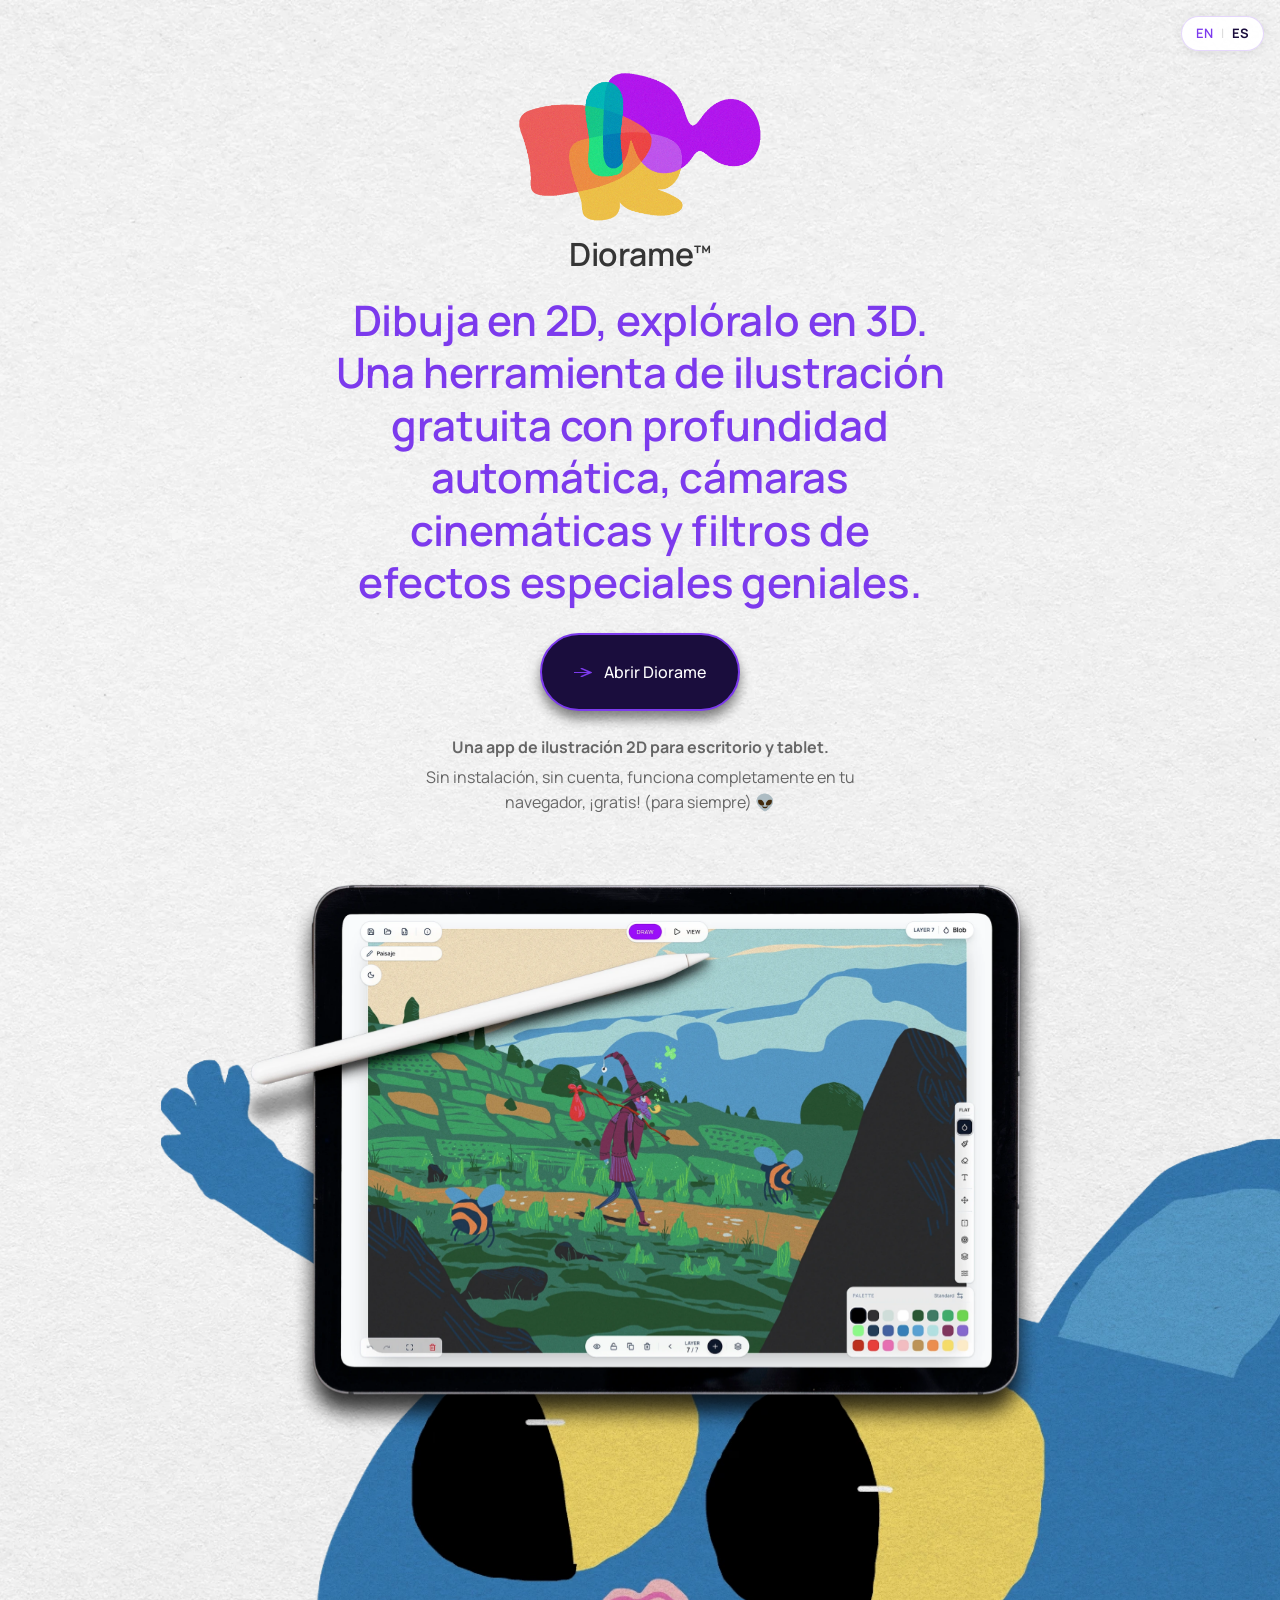
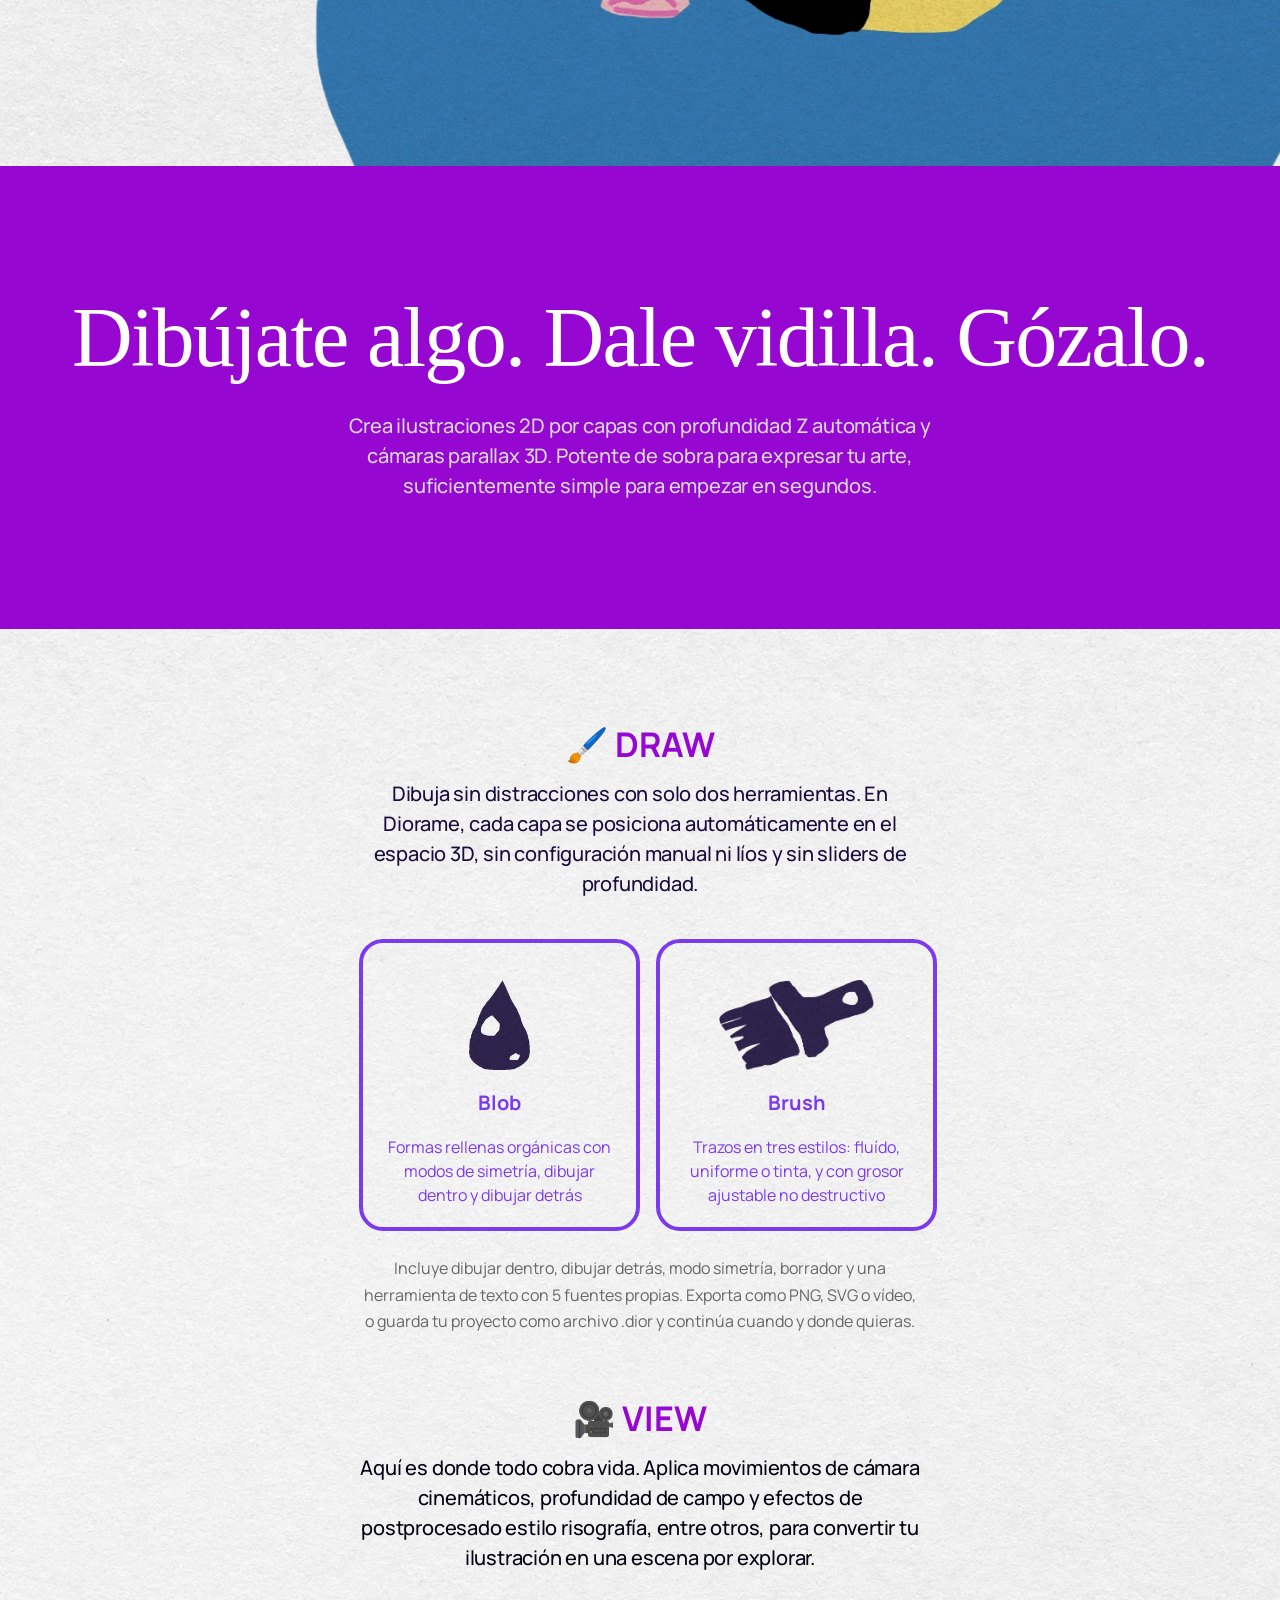
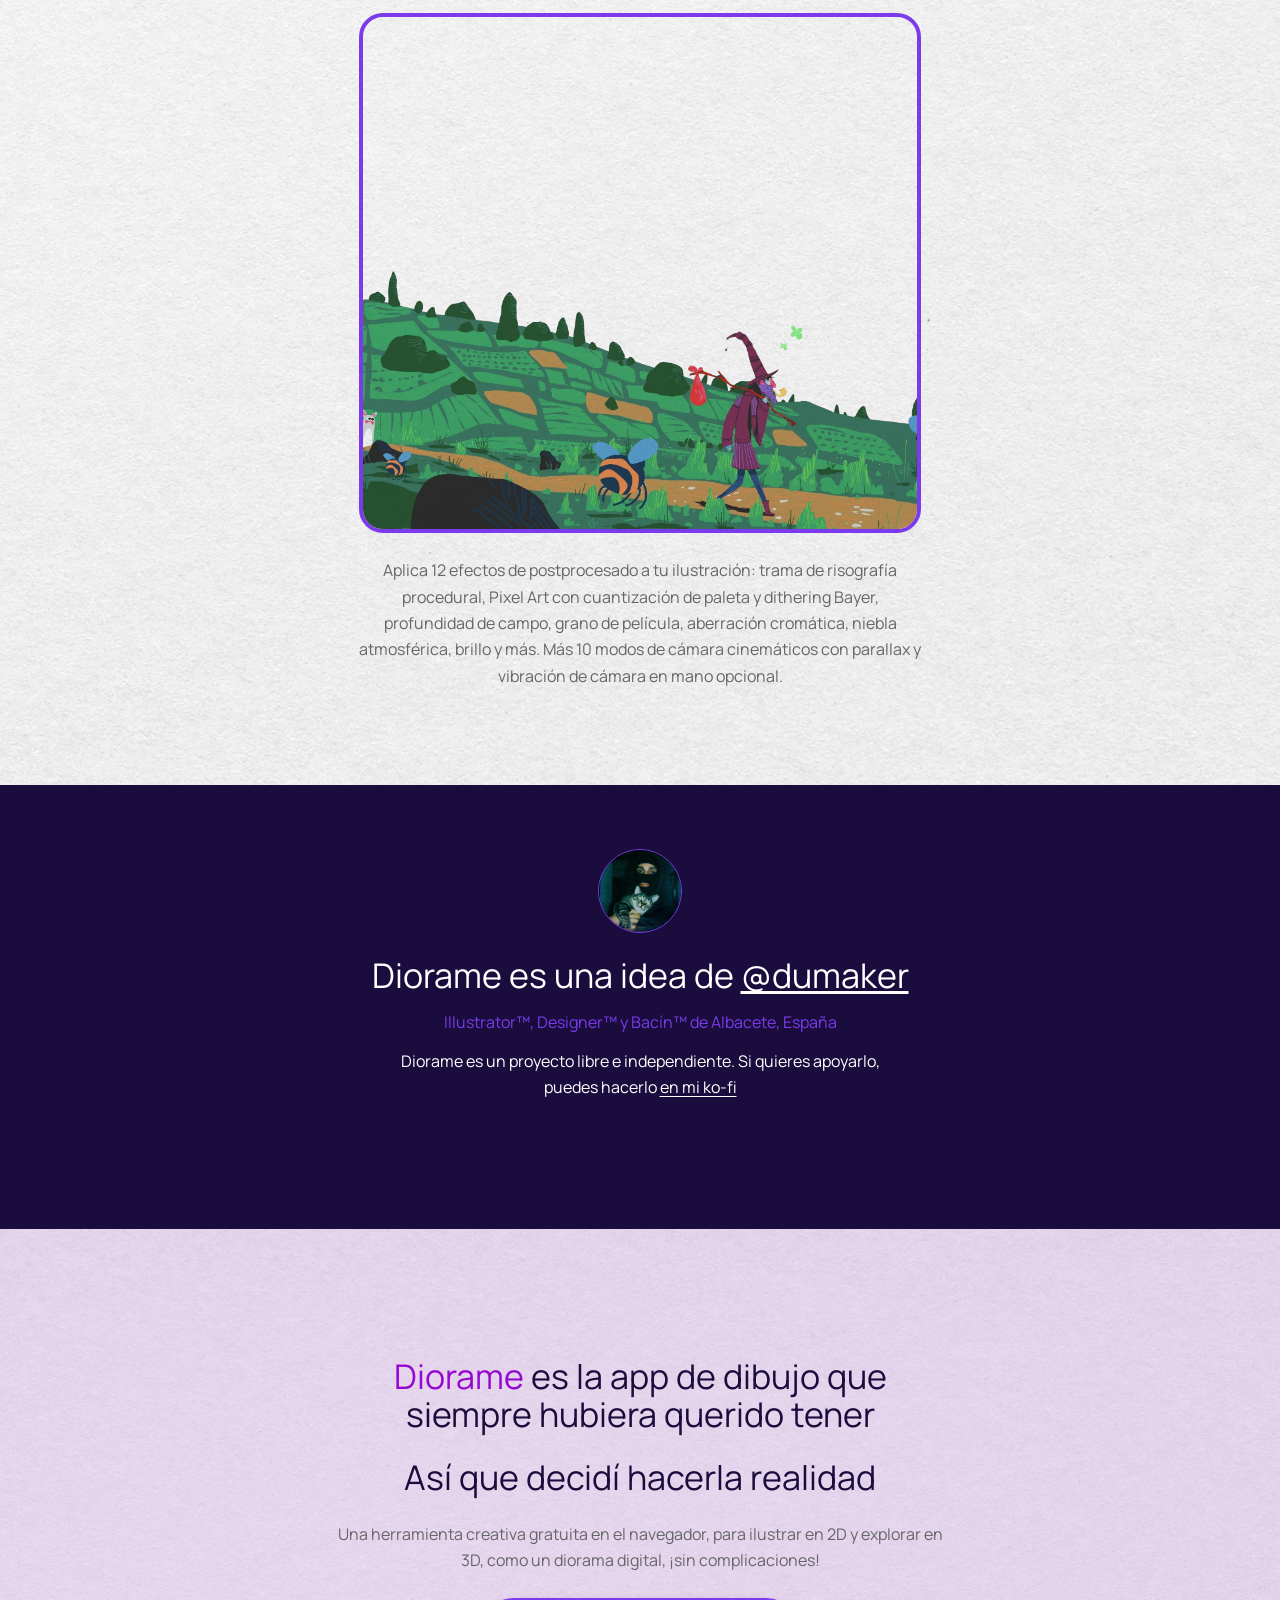
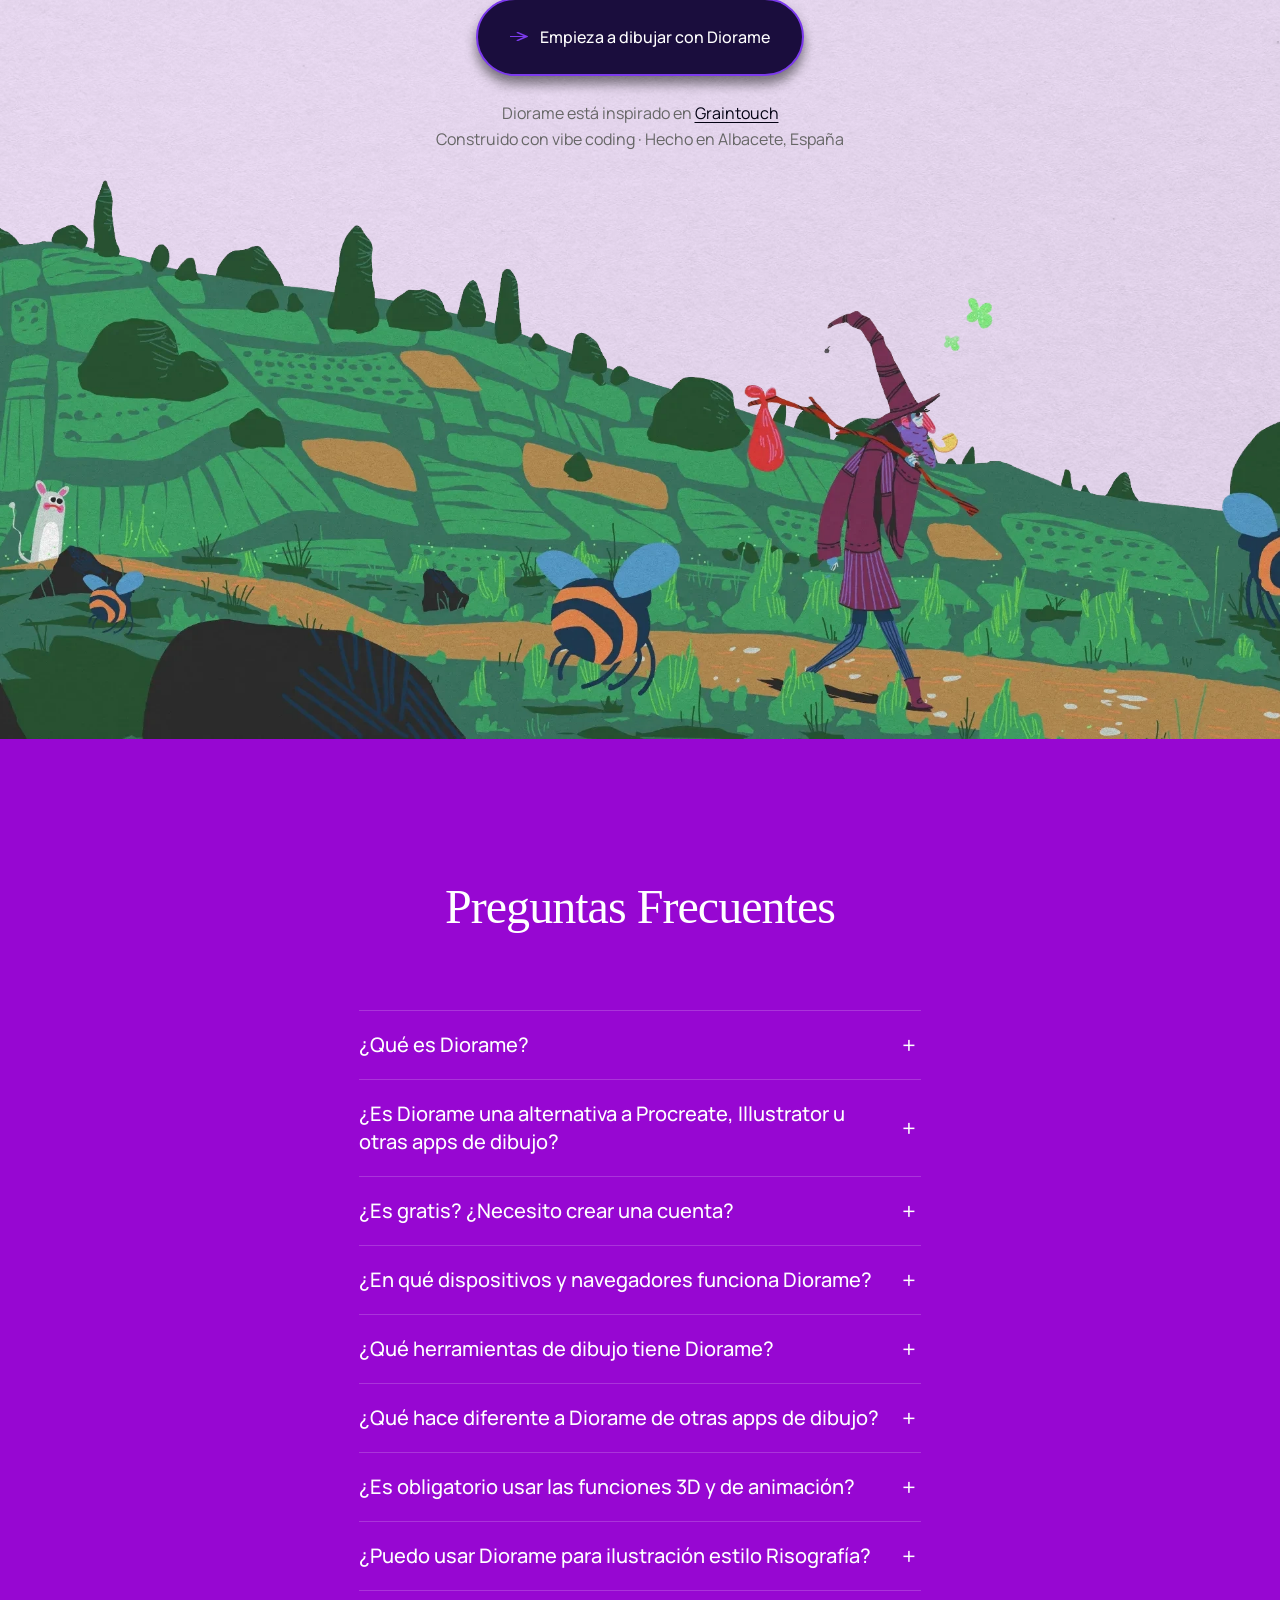
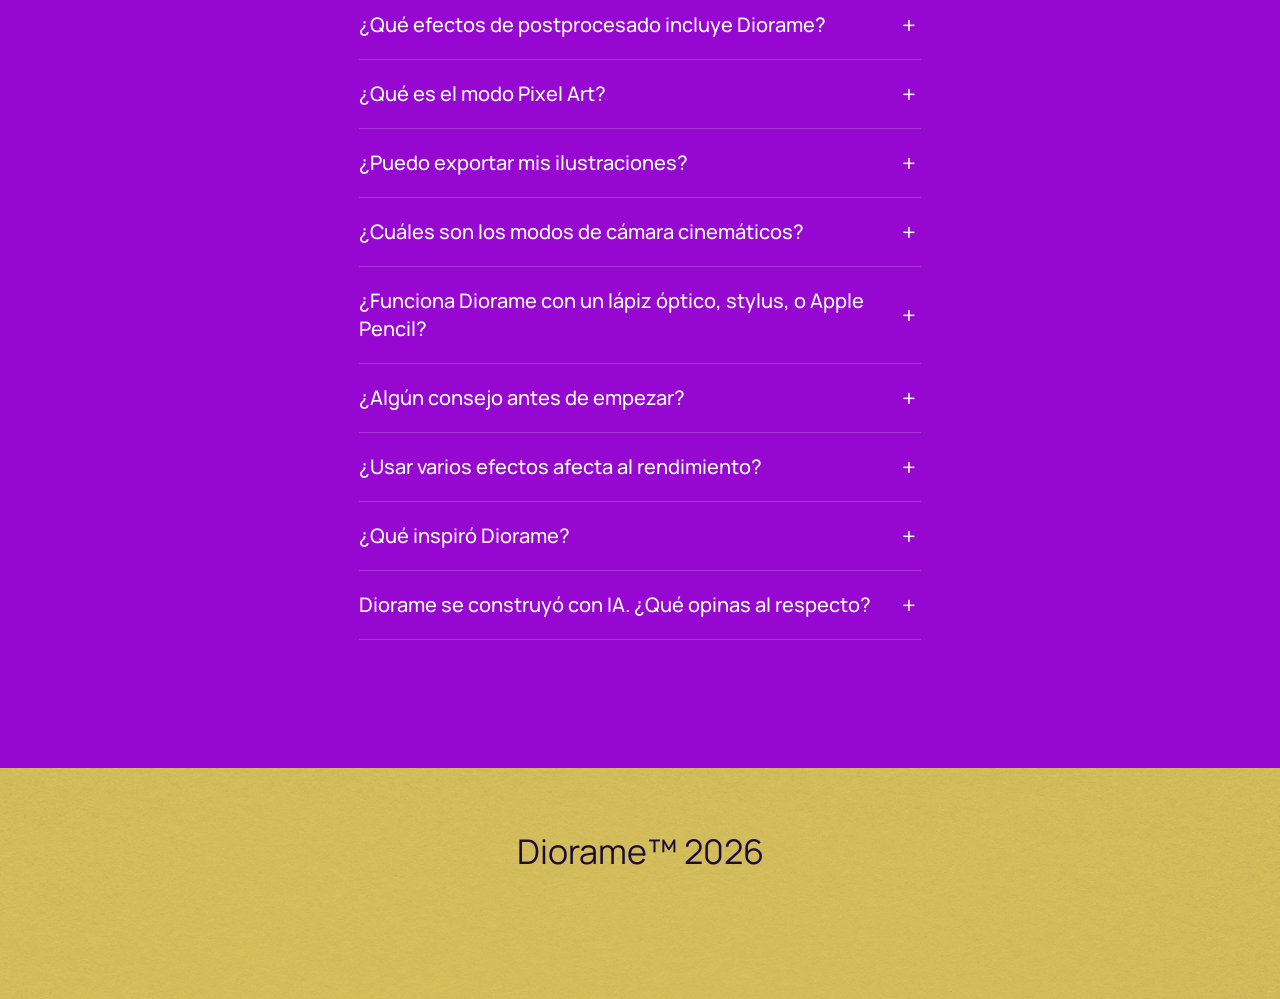
==== commit 7d1f3281: "deploy: 26055c258b1602a0b02082765eae8d24b4210f3b" ====
--- a/index.html
+++ b/index.html
@@ -1,31 +1,31 @@
 <!DOCTYPE html>
-<html lang="en">
+<html lang="es">
 <head>
   <meta charset="UTF-8">
   <meta name="viewport" content="width=device-width, initial-scale=1">
   <meta name="color-scheme" content="light">
 
   <!-- SEO -->
-  <title>Diorame — Free Browser-Based Drawing App with 3D Parallax &amp; Cinematic Effects</title>
-  <meta name="description" content="Diorame is a free browser-based illustration app. Draw in 2D with layered Risograph-style tools, then explore your scene in 3D with parallax cameras, depth effects, and cinematic filters. No install needed.">
+  <title>Diorame — App de dibujo gratuita con profundidad 3D y efectos de cámara cinemáticos</title>
+  <meta name="description" content="Diorame es una app de ilustración gratuita que funciona en el navegador. Dibuja en 2D con herramientas de estilo Risografía por capas, explora tu escena en 3D con cámaras parallax, efectos de profundidad y filtros cinemáticos. Sin instalación.">
   <meta name="robots" content="index,follow">
 
   <!-- Open Graph -->
-  <meta property="og:title" content="Diorame — Free Browser-Based Drawing App with 3D Parallax &amp; Cinematic Effects">
-  <meta property="og:description" content="Diorame is a free browser-based illustration app. Draw in 2D with layered Risograph-style tools, then explore your scene in 3D with parallax cameras, depth effects, and cinematic filters. No install needed.">
+  <meta property="og:title" content="Diorame — App de dibujo gratuita con profundidad 3D y efectos de cámara cinemáticos">
+  <meta property="og:description" content="Diorame es una app de ilustración gratuita que funciona en el navegador. Dibuja en 2D con herramientas de estilo Risografía por capas, explora tu escena en 3D con cámaras parallax, efectos de profundidad y filtros cinemáticos. Sin instalación.">
   <meta property="og:type" content="website">
-  <meta property="og:url" content="https://diorame.com/">
+  <meta property="og:url" content="https://diorame.com/es/">
   <meta property="og:image" content="https://diorame.com/assets/og-image.png">
-  <meta property="og:image:alt" content="Diorame — Free Browser-Based Drawing App with 3D Parallax &amp; Cinematic Effects">
-  <meta property="og:site_name" content="Diorame — Free Browser-Based Drawing App with 3D Parallax &amp; Cinematic Effects">
+  <meta property="og:image:alt" content="Diorame — App de dibujo gratuita con profundidad 3D y efectos de cámara cinemáticos">
+  <meta property="og:site_name" content="Diorame — App de dibujo gratuita con profundidad 3D y efectos de cámara cinemáticos">
 
   <!-- Twitter Card -->
   <meta name="twitter:card" content="summary_large_image">
-  <meta name="twitter:url" content="https://diorame.com/">
-  <meta name="twitter:title" content="Diorame — Free Browser-Based Drawing App with 3D Parallax &amp; Cinematic Effects">
-  <meta name="twitter:description" content="Diorame is a free browser-based illustration app. Draw in 2D with layered Risograph-style tools, then explore your scene in 3D with parallax cameras, depth effects, and cinematic filters. No install needed.">
+  <meta name="twitter:url" content="https://diorame.com/es/">
+  <meta name="twitter:title" content="Diorame — App de dibujo gratuita con profundidad 3D y efectos de cámara cinemáticos">
+  <meta name="twitter:description" content="Diorame es una app de ilustración gratuita que funciona en el navegador. Dibuja en 2D con herramientas de estilo Risografía por capas, explora tu escena en 3D con cámaras parallax, efectos de profundidad y filtros cinemáticos. Sin instalación.">
   <meta name="twitter:image" content="https://diorame.com/assets/og-image.png">
-  <meta name="twitter:image:alt" content="Diorame — Free Browser-Based Drawing App with 3D Parallax &amp; Cinematic Effects">
+  <meta name="twitter:image:alt" content="Diorame — App de dibujo gratuita con profundidad 3D y efectos de cámara cinemáticos">
 
   <!-- hreflang -->
   <link rel="alternate" hreflang="en" href="https://en.diorame.com">
@@ -782,33 +782,33 @@
 </head>
 
 <body>
-  <a class="skip-link" href="#main">Skip to main content</a>
+  <a class="skip-link" href="#main">Ir al contenido principal</a>
 
   <!-- ══ HERO ═════════════════════════════════════════════════════ -->
   <section class="s-hero">
     <div class="hero-content">
       <img src="../assets/logo.webp" alt="Diorame logo" class="hero-logo" width="260">
       <p class="hero-brand"><span class="b">Diorame</span><span class="tm">™</span></p>
-      <h1 class="hero-tagline">Draw in 2D, explore in 3D. A free illustration tool with automatic depth, cinematic cameras, and Risograph-inspired filters.</h1>
+      <h1 class="hero-tagline">Dibuja en 2D, explóralo en 3D. Una herramienta de ilustración gratuita con profundidad automática, cámaras cinemáticas y filtros de efectos especiales geniales.</h1>
       <a class="btn-cta" href="https://diorame.dumaker.com/" target="_blank" rel="noopener noreferrer">
         <img src="../assets/arrow.svg" alt="" aria-hidden="true" class="btn-arrow">
-        Open Diorame
+        Abrir Diorame
       </a>
       <p class="hero-sub">
-        <strong>A 2D illustration app for desktop and tablet.</strong>
-        No installs, no account needed — runs entirely in your browser, completely free 👽
+        <strong>Una app de ilustración 2D para escritorio y tablet.</strong>
+        Sin instalación, sin cuenta, funciona completamente en tu navegador, ¡gratis! (para siempre) 👽
       </p>
     </div>
     <div class="hero-images">
-      <img src="../assets/ipad.webp" alt="iPad with a Diorame illustration" class="hero-ipad" loading="lazy">
-      <img src="../assets/character.webp" alt="Character drawn with Diorame" class="hero-char" loading="lazy">
+      <img src="../assets/ipad.webp" alt="iPad con una ilustración hecha con Diorame" class="hero-ipad" loading="lazy">
+      <img src="../assets/character.webp" alt="Personaje dibujado con Diorame" class="hero-char" loading="lazy">
     </div>
   </section>
 
   <!-- ══ BANNER ════════════════════════════════════════════════════ -->
   <section class="s-banner" aria-label="Tagline">
-    <p class="banner-display reveal">Draw something. Give it life. Enjoy</p>
-    <p class="banner-sub reveal">Create layered 2D illustrations with automatic Z-depth placement and 3D parallax cameras. Powerful enough to be expressive, simple enough to start in seconds.</p>
+    <p class="banner-display reveal">Dibújate algo. Dale vidilla. Gózalo.</p>
+    <p class="banner-sub reveal">Crea ilustraciones 2D por capas con profundidad Z automática y cámaras parallax 3D. Potente de sobra para expresar tu arte, suficientemente simple para empezar en segundos.</p>
   </section>
 
   <!-- ══ MAIN ══════════════════════════════════════════════════════ -->
@@ -821,20 +821,20 @@
     <section class="s-draw">
       <div class="col">
         <span class="sec-badge reveal">🖌️ DRAW</span>
-        <h2 class="sec-heading reveal">Draw without distractions using just two tools. In Diorame, every layer is automatically positioned in 3D space — no manual setup, no depth sliders.</h2>
+        <h2 class="sec-heading reveal">Dibuja sin distracciones con solo dos herramientas. En Diorame, cada capa se posiciona automáticamente en el espacio 3D, sin configuración manual ni líos y sin sliders de profundidad.</h2>
         <div class="tools-grid reveal-stagger">
           <div class="tool-card">
             <img src="../assets/blob-icon.webp" alt="Blob icon">
             <h3>Blob</h3>
-            <p>Organic filled shapes with symmetry, draw inside, and draw behind modes</p>
+            <p>Formas rellenas orgánicas con modos de simetría, dibujar dentro y dibujar detrás</p>
           </div>
           <div class="tool-card">
             <img src="../assets/brush-icon.webp" alt="Brush icon">
             <h3>Brush</h3>
-            <p>Strokes in three styles — Tapered, Uniform, or Ink — with adjustable thickness</p>
+            <p>Trazos en tres estilos: fluído, uniforme o tinta, y con grosor ajustable no destructivo</p>
           </div>
         </div>
-        <p class="sec-note reveal">Includes draw inside, draw behind, symmetry mode, eraser, and a text tool with 5 custom fonts. Export as PNG, SVG, or video — or save your project as a .dior file and continue later.</p>
+        <p class="sec-note reveal">Incluye dibujar dentro, dibujar detrás, modo simetría, borrador y una herramienta de texto con 5 fuentes propias. Exporta como PNG, SVG o vídeo, o guarda tu proyecto como archivo .dior y continúa cuando y donde quieras.</p>
       </div>
     </section>
 
@@ -842,13 +842,13 @@
     <section class="s-view">
       <div class="col">
         <span class="sec-badge sec-badge--view reveal">🎥️ VIEW</span>
-        <h2 class="sec-heading reveal">This is where it comes alive. Apply cinematic camera movements, depth-of-field, and Risograph-style post-processing effects to turn your illustration into a scene.</h2>
+        <h2 class="sec-heading reveal">Aquí es donde todo cobra vida. Aplica movimientos de cámara cinemáticos, profundidad de campo y efectos de postprocesado estilo risografía, entre otros, para convertir tu ilustración en una escena por explorar.</h2>
         <div class="view-wrap reveal">
           <video autoplay loop muted playsinline class="view-video" poster="../assets/view-screen.webp">
             <source src="../assets/hero-video.mp4" type="video/mp4">
           </video>
         </div>
-        <p class="sec-note reveal">Apply 12 post-processing effects to your illustration — procedural Risograph halftone, Pixel Art with palette quantization and Bayer dithering, depth of field, film grain, chromatic aberration, atmospheric fog, glow, and more. Plus 10 cinematic camera modes with parallax and optional handheld shake.</p>
+        <p class="sec-note reveal">Aplica 12 efectos de postprocesado a tu ilustración: trama de risografía procedural, Pixel Art con cuantización de paleta y dithering Bayer, profundidad de campo, grano de película, aberración cromática, niebla atmosférica, brillo y más. Más 10 modos de cámara cinemáticos con parallax y vibración de cámara en mano opcional.</p>
       </div>
     </section>
 
@@ -858,202 +858,202 @@
     <section class="s-creator">
       <div class="s-creator-inner reveal">
         <img src="../assets/dumaker.webp" alt="Dumaker" class="creator-avatar" width="84" height="84" loading="lazy">
-        <p class="creator-heading">Diorame is an idea by <a href="https://www.instagram.com/dumaker/" target="_blank" rel="noopener noreferrer" class="creator-link">@dumaker</a></p>
-        <p class="creator-bio">Illustrator™, Designer™ y Bacín™ from Albacete, Spain</p>
-        <p class="creator-support">Diorame is a free, independent project. If you'd like to support it, you can do so <a href="https://ko-fi.com/dumaker" target="_blank" rel="noopener noreferrer" class="creator-kofi">on my ko-fi</a></p>
+        <p class="creator-heading">Diorame es una idea de <a href="https://www.instagram.com/dumaker/" target="_blank" rel="noopener noreferrer" class="creator-link">@dumaker</a></p>
+        <p class="creator-bio">Illustrator™, Designer™ y Bacín™ de Albacete, España</p>
+        <p class="creator-support">Diorame es un proyecto libre e independiente. Si quieres apoyarlo, puedes hacerlo <a href="https://ko-fi.com/dumaker" target="_blank" rel="noopener noreferrer" class="creator-kofi">en mi ko-fi</a></p>
       </div>
     </section>
 
     <!-- MISSION ────────────────────────────────────────────────── -->
     <section class="s-mission">
       <div class="col">
-        <h2 class="mission-heading reveal"><span class="mission-brand">Diorame</span> is the drawing app I always wished for</h2>
-        <h2 class="mission-heading reveal">So I decided to make it real</h2>
-        <p class="mission-sub reveal">A free, browser-based creative tool to illustrate in 2D and explore in 3D — like a digital diorama, without the complexity.</p>
+        <h2 class="mission-heading reveal"><span class="mission-brand">Diorame</span> es la app de dibujo que siempre hubiera querido tener</h2>
+        <h2 class="mission-heading reveal">Así que decidí hacerla realidad</h2>
+        <p class="mission-sub reveal">Una herramienta creativa gratuita en el navegador, para ilustrar en 2D y explorar en 3D, como un diorama digital, ¡sin complicaciones!</p>
         <a class="btn-cta reveal" href="https://diorame.dumaker.com/" target="_blank" rel="noopener noreferrer">
           <img src="../assets/arrow.svg" alt="" aria-hidden="true" class="btn-arrow">
-          Start drawing with Diorame
+          Empieza a dibujar con Diorame
         </a>
-        <p class="mission-meta">Diorame is inspired by <a href="https://www.iorama.studio/graintouch" target="_blank" rel="noopener noreferrer">Graintouch</a>
-        <br>Built with vibe coding · Made in Albacete, Spain</p>
+        <p class="mission-meta">Diorame está inspirado en <a href="https://www.iorama.studio/graintouch" target="_blank" rel="noopener noreferrer">Graintouch</a>
+        <br>Construido con vibe coding · Hecho en Albacete, España</p>
               </div>
     </section>
 
     <!-- FAQ ────────────────────────────────────────────────────── -->
-    <section class="s-faq" id="faq" aria-label="Frequently Asked Questions" itemscope itemtype="https://schema.org/FAQPage">
+    <section class="s-faq" id="faq" aria-label="Preguntas Frecuentes" itemscope itemtype="https://schema.org/FAQPage">
       <div class="col">
-        <h2 class="faq-heading reveal">Frequently Asked Questions</h2>
+        <h2 class="faq-heading reveal">Preguntas Frecuentes</h2>
         <div class="faq-list">
 
           <div class="faq-item reveal" itemscope itemprop="mainEntity" itemtype="https://schema.org/Question">
             <button class="faq-btn" aria-expanded="false">
-              <span itemprop="name">What is Diorame?</span>
-              <span class="faq-plus" aria-hidden="true">+</span>
-            </button>
-            <div class="faq-answer" itemscope itemprop="acceptedAnswer" itemtype="https://schema.org/Answer">
-              <p itemprop="text">Diorame is a free browser-based illustration tool that lets you draw in 2D and instantly explore your work in 3D. Each layer is automatically placed at a different depth, creating real parallax effects and cinematic camera movements — no 3D knowledge needed.</p>
-            </div>
-          </div>
-
-          <div class="faq-item reveal" itemscope itemprop="mainEntity" itemtype="https://schema.org/Question">
-            <button class="faq-btn" aria-expanded="false">
-              <span itemprop="name">Is Diorame an alternative to Procreate, Illustrator, or other drawing apps?</span>
-              <span class="faq-plus" aria-hidden="true">+</span>
-            </button>
-            <div class="faq-answer" itemscope itemprop="acceptedAnswer" itemtype="https://schema.org/Answer">
-              <p itemprop="text">Diorame is not trying to replace Procreate, Adobe Fresco, Adobe Illustrator, or Clip Studio Paint — those are professional tools with years of features. Diorame is something different: a free, browser-based illustration tool focused on simplicity, Risograph aesthetics, and automatic 3D depth. If you want a no-install, no-account drawing tool that turns your layered illustrations into cinematic 3D scenes, Diorame is the only tool that does exactly that. Think of it less as a competitor and more as a creative space you've never had before.</p>
-            </div>
-          </div>
-
-          <div class="faq-item reveal" itemscope itemprop="mainEntity" itemtype="https://schema.org/Question">
-            <button class="faq-btn" aria-expanded="false">
-              <span itemprop="name">Is it free? Do I need to create an account?</span>
-              <span class="faq-plus" aria-hidden="true">+</span>
-            </button>
-            <div class="faq-answer" itemscope itemprop="acceptedAnswer" itemtype="https://schema.org/Answer">
-              <p itemprop="text">Completely free, no account required. Open the app, start drawing. Nothing to install, nothing to sign up for.</p>
-            </div>
-          </div>
-
-          <div class="faq-item reveal" itemscope itemprop="mainEntity" itemtype="https://schema.org/Question">
-            <button class="faq-btn" aria-expanded="false">
-              <span itemprop="name">What devices and browsers does Diorame support?</span>
-              <span class="faq-plus" aria-hidden="true">+</span>
-            </button>
-            <div class="faq-answer" itemscope itemprop="acceptedAnswer" itemtype="https://schema.org/Answer">
-              <p itemprop="text">Diorame runs in any modern desktop or tablet browser — Chrome, Firefox, Safari, and Edge. It's designed for desktop and tablet use only; mobile phones are not supported by design. On a phone there simply isn't enough screen space to get the most out of Diorame.</p>
-            </div>
-          </div>
-
-          <div class="faq-item reveal" itemscope itemprop="mainEntity" itemtype="https://schema.org/Question">
-            <button class="faq-btn" aria-expanded="false">
-              <span itemprop="name">What drawing tools does Diorame have?</span>
-              <span class="faq-plus" aria-hidden="true">+</span>
-            </button>
-            <div class="faq-answer" itemscope itemprop="acceptedAnswer" itemtype="https://schema.org/Answer">
-              <p itemprop="text">Two core drawing tools: Blob, for organic filled shapes, and Brush, for strokes in three styles — Tapered, Uniform, and Ink. Also includes an Eraser, a Text tool with 5 custom fonts, and a Move tool for transforming entire layers. Drawing modifiers include symmetry, draw inside, draw behind, and organic mode.</p>
-            </div>
-          </div>
-
-          <div class="faq-item reveal" itemscope itemprop="mainEntity" itemtype="https://schema.org/Question">
-            <button class="faq-btn" aria-expanded="false">
-              <span itemprop="name">What makes Diorame different from other drawing apps?</span>
-              <span class="faq-plus" aria-hidden="true">+</span>
-            </button>
-            <div class="faq-answer" itemscope itemprop="acceptedAnswer" itemtype="https://schema.org/Answer">
-              <p itemprop="text">Most drawing apps are flat. Diorame automatically places each layer in 3D space, so when you switch to VIEW mode you get real parallax depth and cinematic camera movements — without rigging, without manual positioning. It's the only free browser-based drawing tool built around the diorama concept.</p>
-            </div>
-          </div>
-
-          <div class="faq-item reveal" itemscope itemprop="mainEntity" itemtype="https://schema.org/Question">
-            <button class="faq-btn" aria-expanded="false">
-              <span itemprop="name">Do I need to use the 3D and animation features?</span>
-              <span class="faq-plus" aria-hidden="true">+</span>
-            </button>
-            <div class="faq-answer" itemscope itemprop="acceptedAnswer" itemtype="https://schema.org/Answer">
-              <p itemprop="text">Not at all. Diorame is, first and foremost, a drawing app. The Blob and Brush tools, the layer system, the color palettes, the modifiers — everything is designed to make drawing simple and enjoyable on its own. The 3D parallax, cinematic cameras, and post-processing effects are there when you want them, but you can ignore VIEW mode entirely and just draw. No pressure, no complexity.</p>
-            </div>
-          </div>
-
-          <div class="faq-item reveal" itemscope itemprop="mainEntity" itemtype="https://schema.org/Question">
-            <button class="faq-btn" aria-expanded="false">
-              <span itemprop="name">Can I use Diorame for Risograph-style illustration?</span>
-              <span class="faq-plus" aria-hidden="true">+</span>
-            </button>
-            <div class="faq-answer" itemscope itemprop="acceptedAnswer" itemtype="https://schema.org/Answer">
-              <p itemprop="text">Yes — Diorame is built around Risograph aesthetics. Fixed color palettes, procedural halftone grain, ink spread simulation, and misregistration effects. The Riso post-processing uses a three-pass pipeline that replicates the texture and imperfection of real Riso prints.</p>
-            </div>
-          </div>
-
-          <div class="faq-item reveal" itemscope itemprop="mainEntity" itemtype="https://schema.org/Question">
-            <button class="faq-btn" aria-expanded="false">
-              <span itemprop="name">What post-processing effects does Diorame include?</span>
-              <span class="faq-plus" aria-hidden="true">+</span>
-            </button>
-            <div class="faq-answer" itemscope itemprop="acceptedAnswer" itemtype="https://schema.org/Answer">
-              <p itemprop="text">12 effects in total: procedural Risograph halftone, Pixel Art with palette quantization and Bayer dithering, depth of field, film grain, chromatic aberration, atmospheric fog, glow, vignette, lens distortion, particles, grunge overlay, and line wiggle. All adjustable and combinable.</p>
-            </div>
-          </div>
-
-          <div class="faq-item reveal" itemscope itemprop="mainEntity" itemtype="https://schema.org/Question">
-            <button class="faq-btn" aria-expanded="false">
-              <span itemprop="name">What is the Pixel Art mode?</span>
-              <span class="faq-plus" aria-hidden="true">+</span>
-            </button>
-            <div class="faq-answer" itemscope itemprop="acceptedAnswer" itemtype="https://schema.org/Answer">
-              <p itemprop="text">A dedicated post-processing effect that converts your illustration into pixel art in real time — with configurable pixel size (2–16), color depth (2–32 colors), and Bayer dithering intensity. Works on top of your layered 2D illustration, including the Riso and grain effects.</p>
-            </div>
-          </div>
-
-          <div class="faq-item reveal" itemscope itemprop="mainEntity" itemtype="https://schema.org/Question">
-            <button class="faq-btn" aria-expanded="false">
-              <span itemprop="name">Can I export my illustrations?</span>
-              <span class="faq-plus" aria-hidden="true">+</span>
-            </button>
-            <div class="faq-answer" itemscope itemprop="acceptedAnswer" itemtype="https://schema.org/Answer">
-              <p itemprop="text">Yes. Diorame exports as PNG, SVG, SVGZ (compressed vector), and video (WebM/MP4) with the cinematic camera captured live. You can also save your project as a .dior file and continue working on it later.</p>
-            </div>
-          </div>
-
-          <div class="faq-item reveal" itemscope itemprop="mainEntity" itemtype="https://schema.org/Question">
-            <button class="faq-btn" aria-expanded="false">
-              <span itemprop="name">What are the cinematic camera modes?</span>
-              <span class="faq-plus" aria-hidden="true">+</span>
-            </button>
-            <div class="faq-answer" itemscope itemprop="acceptedAnswer" itemtype="https://schema.org/Answer">
-              <p itemprop="text">10 preset camera animations: Forward, Spiral, Yoyo, Pulse, Twist, Arc, Crane, Truck, Orbit, and Zoom. Each works with the 3D parallax depth of your layers. You can also add handheld shake at three intensity levels and adjust the overall cinematic speed.</p>
-            </div>
-          </div>
-
-          <div class="faq-item reveal" itemscope itemprop="mainEntity" itemtype="https://schema.org/Question">
-            <button class="faq-btn" aria-expanded="false">
-              <span itemprop="name">Does Diorame work with a stylus or Apple Pencil?</span>
-              <span class="faq-plus" aria-hidden="true">+</span>
-            </button>
-            <div class="faq-answer" itemscope itemprop="acceptedAnswer" itemtype="https://schema.org/Answer">
-              <p itemprop="text">Yes. Diorame is optimized for tablet use and works with any stylus supported by your browser, including Apple Pencil on iPad. Touch gestures for zoom, pan, orbit, and undo/redo are fully supported.</p>
-            </div>
-          </div>
-
-          <div class="faq-item reveal" itemscope itemprop="mainEntity" itemtype="https://schema.org/Question">
-            <button class="faq-btn" aria-expanded="false">
-              <span itemprop="name">Any tips before I start?</span>
-              <span class="faq-plus" aria-hidden="true">+</span>
-            </button>
-            <div class="faq-answer" itemscope itemprop="acceptedAnswer" itemtype="https://schema.org/Answer">
-              <p itemprop="text">Save your project often — Diorame runs entirely in the browser, and like any web app it can occasionally freeze or be closed by accident. Use the save button regularly and keep your .dior file close. Also: although Diorame includes a built-in MP4 exporter, for the best video quality we recommend using your device's native screen recording — iPad, Windows, and macOS all have built-in options that capture at full display quality.</p>
-            </div>
-          </div>
-
-          <div class="faq-item reveal" itemscope itemprop="mainEntity" itemtype="https://schema.org/Question">
-            <button class="faq-btn" aria-expanded="false">
-              <span itemprop="name">Will using multiple effects affect performance?</span>
-              <span class="faq-plus" aria-hidden="true">+</span>
-            </button>
-            <div class="faq-answer" itemscope itemprop="acceptedAnswer" itemtype="https://schema.org/Answer">
-              <p itemprop="text">It can. Combining several post-processing effects simultaneously — especially on less powerful machines — may slow down the cinematic camera movements in VIEW mode. If you notice lag, try reducing the number of active effects or lowering their intensity. DRAW mode is always smooth regardless of effect settings.</p>
-            </div>
-          </div>
-
-          <div class="faq-item reveal" itemscope itemprop="mainEntity" itemtype="https://schema.org/Question">
-            <button class="faq-btn" aria-expanded="false">
-              <span itemprop="name">What inspired Diorame?</span>
-              <span class="faq-plus" aria-hidden="true">+</span>
-            </button>
-            <div class="faq-answer" itemscope itemprop="acceptedAnswer" itemtype="https://schema.org/Answer">
-              <p itemprop="text">Diorame was inspired by Graintouch, a beautiful iPad drawing app by Iorama Studio — specifically its Risograph aesthetic, its simplicity, and its organic drawing tools. But the core idea that makes Diorame unique is entirely original: automatic 3D depth per layer, real parallax in VIEW mode, cinematic camera movements, and Risograph-style post-processing. None of that exists in Graintouch. Credit where it's due — and innovation where it counts.</p>
-            </div>
-          </div>
-
-          <div class="faq-item reveal" itemscope itemprop="mainEntity" itemtype="https://schema.org/Question">
-            <button class="faq-btn" aria-expanded="false">
-              <span itemprop="name">Diorame was built with AI. What do you think about that?</span>
-              <span class="faq-plus" aria-hidden="true">+</span>
-            </button>
-            <div class="faq-answer" itemscope itemprop="acceptedAnswer" itemtype="https://schema.org/Answer">
-              <p itemprop="text">I'm an illustrator, a designer, and a drawer — not a programmer. I've spent years believing that the drawing tool I had in my head was simply out of reach. AI changed that. Not as a replacement for creativity, talent, or the irreplaceable spark that makes art human — I reject that idea completely — but as a collaborator that let me build something I couldn't have built alone.</p>
-              <p>The code is mine in the sense that matters: every decision, every feature, every constraint is intentional and comes from years of thinking about what a drawing tool should feel like. AI wrote the syntax. I wrote the vision.</p>
-              <p>Diorame is free and open source — CC BY-NC-SA 4.0 licensed, repository public on GitHub — because a tool built for artists should belong to artists.</p>
+              <span itemprop="name">¿Qué es Diorame?</span>
+              <span class="faq-plus" aria-hidden="true">+</span>
+            </button>
+            <div class="faq-answer" itemscope itemprop="acceptedAnswer" itemtype="https://schema.org/Answer">
+              <p itemprop="text">Diorame es una herramienta de ilustración gratuita en el navegador que te permite dibujar en 2D y explorar tu trabajo en 3D al instante. Cada capa se coloca automáticamente a una profundidad diferente, creando efectos parallax brutales y movimientos de cámara cinemáticos, y todo sin necesidad de conocimientos de 3D o controles complejos.</p>
+            </div>
+          </div>
+
+          <div class="faq-item reveal" itemscope itemprop="mainEntity" itemtype="https://schema.org/Question">
+            <button class="faq-btn" aria-expanded="false">
+              <span itemprop="name">¿Es Diorame una alternativa a Procreate, Illustrator u otras apps de dibujo?</span>
+              <span class="faq-plus" aria-hidden="true">+</span>
+            </button>
+            <div class="faq-answer" itemscope itemprop="acceptedAnswer" itemtype="https://schema.org/Answer">
+              <p itemprop="text">Diorame no pretende reemplazar a Procreate, Adobe Fresco, Adobe Illustrator o Clip Studio Paint, éstas son herramientas profesionales con años de desarrollo. Diorame es algo diferente: una herramienta de ilustración gratuita en el navegador centrada en la simplicidad, la estética tipo risografía y la profundidad 3D automática. Si quieres una app de dibujo sin instalación ni cuenta que convierte tus ilustraciones por capas en escenas 3D cinemáticas, Diorame es la única que hace exactamente eso. Piénsalo menos como un competidor y más como un espacio creativo que nunca antes habías tenido.</p>
+            </div>
+          </div>
+
+          <div class="faq-item reveal" itemscope itemprop="mainEntity" itemtype="https://schema.org/Question">
+            <button class="faq-btn" aria-expanded="false">
+              <span itemprop="name">¿Es gratis? ¿Necesito crear una cuenta?</span>
+              <span class="faq-plus" aria-hidden="true">+</span>
+            </button>
+            <div class="faq-answer" itemscope itemprop="acceptedAnswer" itemtype="https://schema.org/Answer">
+              <p itemprop="text">Completamente gratis, sin cuenta. Y para siempre. No hay truco. Abre la app y empieza a dibujar. Sin instalación, sin registro.</p>
+            </div>
+          </div>
+
+          <div class="faq-item reveal" itemscope itemprop="mainEntity" itemtype="https://schema.org/Question">
+            <button class="faq-btn" aria-expanded="false">
+              <span itemprop="name">¿En qué dispositivos y navegadores funciona Diorame?</span>
+              <span class="faq-plus" aria-hidden="true">+</span>
+            </button>
+            <div class="faq-answer" itemscope itemprop="acceptedAnswer" itemtype="https://schema.org/Answer">
+              <p itemprop="text">Diorame funciona en cualquier navegador moderno de escritorio o tablet: Chrome, Firefox, Safari y Edge. Está diseñado exclusivamente para escritorio y tablet; los móviles no están soportados por diseño. En un móvil simplemente no hay suficiente espacio en pantalla para sacar todo el partido a Diorame, ¡lo siento!</p>
+            </div>
+          </div>
+
+          <div class="faq-item reveal" itemscope itemprop="mainEntity" itemtype="https://schema.org/Question">
+            <button class="faq-btn" aria-expanded="false">
+              <span itemprop="name">¿Qué herramientas de dibujo tiene Diorame?</span>
+              <span class="faq-plus" aria-hidden="true">+</span>
+            </button>
+            <div class="faq-answer" itemscope itemprop="acceptedAnswer" itemtype="https://schema.org/Answer">
+              <p itemprop="text">Dos herramientas principales: Blob, para formas rellenas orgánicas, y Brush, para trazos en tres estilos, fluído, uniforme y tinta. También incluye un Borrador, una herramienta de Texto con 5 fuentes propias y una herramienta de Mover para transformar capas enteras. Los modificadores de dibujo incluyen simetría, dibujar dentro, dibujar detrás y modo orgánico.</p>
+            </div>
+          </div>
+
+          <div class="faq-item reveal" itemscope itemprop="mainEntity" itemtype="https://schema.org/Question">
+            <button class="faq-btn" aria-expanded="false">
+              <span itemprop="name">¿Qué hace diferente a Diorame de otras apps de dibujo?</span>
+              <span class="faq-plus" aria-hidden="true">+</span>
+            </button>
+            <div class="faq-answer" itemscope itemprop="acceptedAnswer" itemtype="https://schema.org/Answer">
+              <p itemprop="text">La mayoría de las apps de dibujo son planas. Diorame coloca automáticamente cada capa en el espacio 3D, así que cuando cambias al modo VIEW obtienes profundidad parallax real y movimientos de cámara cinemáticos, sin rigging, sin posicionamiento manual. Es la única herramienta de dibujo gratuita en el navegador construida alrededor del concepto de diorama.</p>
+            </div>
+          </div>
+
+          <div class="faq-item reveal" itemscope itemprop="mainEntity" itemtype="https://schema.org/Question">
+            <button class="faq-btn" aria-expanded="false">
+              <span itemprop="name">¿Es obligatorio usar las funciones 3D y de animación?</span>
+              <span class="faq-plus" aria-hidden="true">+</span>
+            </button>
+            <div class="faq-answer" itemscope itemprop="acceptedAnswer" itemtype="https://schema.org/Answer">
+              <p itemprop="text">¡Que va! Diorame es, ante todo, una app de dibujo. Las herramientas Blob y Brush, el sistema de capas, las paletas de color, los modificadores y demás, todo está diseñado para que dibujar sea simple y disfrutable por sí solo. El parallax 3D, las cámaras cinemáticas y los efectos de postprocesado están ahí cuando los quieres, pero puedes ignorar el modo VIEW completamente y simplemente dibujar. Sin presión, sin complejidad.</p>
+            </div>
+          </div>
+
+          <div class="faq-item reveal" itemscope itemprop="mainEntity" itemtype="https://schema.org/Question">
+            <button class="faq-btn" aria-expanded="false">
+              <span itemprop="name">¿Puedo usar Diorame para ilustración estilo Risografía?</span>
+              <span class="faq-plus" aria-hidden="true">+</span>
+            </button>
+            <div class="faq-answer" itemscope itemprop="acceptedAnswer" itemtype="https://schema.org/Answer">
+              <p itemprop="text">Sí. Diorame está construido alrededor de la estética Risografía, paletas de color fijas, trama halftone procedural, simulación de extensión de tinta y efectos de registro. El postprocesado Riso usa un pipeline de tres pasadas que replica la textura e imperfección de las impresiones Riso reales.</p>
+            </div>
+          </div>
+
+          <div class="faq-item reveal" itemscope itemprop="mainEntity" itemtype="https://schema.org/Question">
+            <button class="faq-btn" aria-expanded="false">
+              <span itemprop="name">¿Qué efectos de postprocesado incluye Diorame?</span>
+              <span class="faq-plus" aria-hidden="true">+</span>
+            </button>
+            <div class="faq-answer" itemscope itemprop="acceptedAnswer" itemtype="https://schema.org/Answer">
+              <p itemprop="text">12 efectos en total: trama Risografía procedural, Pixel Art con cuantización de paleta y dithering Bayer, profundidad de campo, grano de película, aberración cromática, niebla atmosférica, brillo, viñeta, distorsión de lente, partículas, overlay grunge y vibración de línea. Todos ajustables y combinables.</p>
+            </div>
+          </div>
+
+          <div class="faq-item reveal" itemscope itemprop="mainEntity" itemtype="https://schema.org/Question">
+            <button class="faq-btn" aria-expanded="false">
+              <span itemprop="name">¿Qué es el modo Pixel Art?</span>
+              <span class="faq-plus" aria-hidden="true">+</span>
+            </button>
+            <div class="faq-answer" itemscope itemprop="acceptedAnswer" itemtype="https://schema.org/Answer">
+              <p itemprop="text">Amo el pixel art, así que no podía faltar un efecto de postprocesado dedicado que conviera tu ilustración en pixel art en tiempo real, con tamaño de píxel configurable (2–16), profundidad de color (2–32 colores) e intensidad de dithering Bayer. Funciona sobre tu ilustración 2D por capas, incluyendo los efectos Riso, grano o aberración cromática.</p>
+            </div>
+          </div>
+
+          <div class="faq-item reveal" itemscope itemprop="mainEntity" itemtype="https://schema.org/Question">
+            <button class="faq-btn" aria-expanded="false">
+              <span itemprop="name">¿Puedo exportar mis ilustraciones?</span>
+              <span class="faq-plus" aria-hidden="true">+</span>
+            </button>
+            <div class="faq-answer" itemscope itemprop="acceptedAnswer" itemtype="https://schema.org/Answer">
+              <p itemprop="text">Sí. Diorame exporta como PNG, SVG, SVGZ (vector comprimido) y vídeo (WebM/MP4) con la cámara cinemática capturada en directo. También puedes guardar tu proyecto como archivo .dior y continuar trabajando en él más tarde, o llevártelo a otro dispositivo.</p>
+            </div>
+          </div>
+
+          <div class="faq-item reveal" itemscope itemprop="mainEntity" itemtype="https://schema.org/Question">
+            <button class="faq-btn" aria-expanded="false">
+              <span itemprop="name">¿Cuáles son los modos de cámara cinemáticos?</span>
+              <span class="faq-plus" aria-hidden="true">+</span>
+            </button>
+            <div class="faq-answer" itemscope itemprop="acceptedAnswer" itemtype="https://schema.org/Answer">
+              <p itemprop="text">10 animaciones de cámara predefinidas: Avance, Espiral, Yoyo, Pulso, Giro, Arco, Grúa, Travelling, Órbita y Zoom. Cada una funciona con la profundidad parallax 3D de tus capas. También puedes añadir vibración de cámara en mano en tres niveles de intensidad y ajustar la velocidad cinemática general.</p>
+            </div>
+          </div>
+
+          <div class="faq-item reveal" itemscope itemprop="mainEntity" itemtype="https://schema.org/Question">
+            <button class="faq-btn" aria-expanded="false">
+              <span itemprop="name">¿Funciona Diorame con un lápiz óptico, stylus, o Apple Pencil?</span>
+              <span class="faq-plus" aria-hidden="true">+</span>
+            </button>
+            <div class="faq-answer" itemscope itemprop="acceptedAnswer" itemtype="https://schema.org/Answer">
+              <p itemprop="text">Sí. Diorame está optimizado para uso en tablet y funciona con cualquier lápiz óptico compatible con tu navegador, incluyendo Apple Pencil en iPad. Los gestos táctiles para zoom, desplazamiento, órbita y deshacer/rehacer están totalmente soportados.</p>
+            </div>
+          </div>
+
+          <div class="faq-item reveal" itemscope itemprop="mainEntity" itemtype="https://schema.org/Question">
+            <button class="faq-btn" aria-expanded="false">
+              <span itemprop="name">¿Algún consejo antes de empezar?</span>
+              <span class="faq-plus" aria-hidden="true">+</span>
+            </button>
+            <div class="faq-answer" itemscope itemprop="acceptedAnswer" itemtype="https://schema.org/Answer">
+              <p itemprop="text">Guarda tu proyecto a menudo, Diorame funciona completamente en el navegador y, como cualquier app web, puede bloquearse o cerrarse por accidente. Usa el botón de guardar regularmente y mantén tu archivo .dior a mano. Además: aunque Diorame incluye un exportador MP4 integrado, para la mejor calidad de vídeo recomendamos usar la grabación de pantalla nativa de tu dispositivo (iPad, Windows y macOS tienen opciones integradas que capturan con calidad total de la pantalla).</p>
+            </div>
+          </div>
+
+          <div class="faq-item reveal" itemscope itemprop="mainEntity" itemtype="https://schema.org/Question">
+            <button class="faq-btn" aria-expanded="false">
+              <span itemprop="name">¿Usar varios efectos afecta al rendimiento?</span>
+              <span class="faq-plus" aria-hidden="true">+</span>
+            </button>
+            <div class="faq-answer" itemscope itemprop="acceptedAnswer" itemtype="https://schema.org/Answer">
+              <p itemprop="text">Puede. Combinar varios efectos de postprocesado simultáneamente (especialmente en equipos poco potentes) puede ralentizar los movimientos de cámara cinemáticos en el modo VIEW. Si notas ralentización, prueba a reducir el número de efectos activos o bajar su intensidad. El modo DRAW siempre es fluido independientemente de la configuración de efectos.</p>
+            </div>
+          </div>
+
+          <div class="faq-item reveal" itemscope itemprop="mainEntity" itemtype="https://schema.org/Question">
+            <button class="faq-btn" aria-expanded="false">
+              <span itemprop="name">¿Qué inspiró Diorame?</span>
+              <span class="faq-plus" aria-hidden="true">+</span>
+            </button>
+            <div class="faq-answer" itemscope itemprop="acceptedAnswer" itemtype="https://schema.org/Answer">
+              <p itemprop="text">Diorame se inspiró en Graintouch, una preciosa y única app de dibujo para iPad de Iorama Studio, concretamente en su estética Risografía, su simplicidad y sus herramientas de dibujo orgánico. Pero la idea central que hace único a Diorame es completamente original: profundidad 3D automática por capa, parallax real en el modo VIEW, movimientos de cámara cinemáticos y postprocesado estilo Risografía. Nada de eso existe en Graintouch.</p>
+            </div>
+          </div>
+
+          <div class="faq-item reveal" itemscope itemprop="mainEntity" itemtype="https://schema.org/Question">
+            <button class="faq-btn" aria-expanded="false">
+              <span itemprop="name">Diorame se construyó con IA. ¿Qué opinas al respecto?</span>
+              <span class="faq-plus" aria-hidden="true">+</span>
+            </button>
+            <div class="faq-answer" itemscope itemprop="acceptedAnswer" itemtype="https://schema.org/Answer">
+              <p itemprop="text">Soy ilustrador, diseñador y dibujante, no programador. Durante años creí que la app de dibujo que tenía en mi cabeza sería inalcanzable, para siempre. Pero la IA cambió eso. No como sustituto de la creatividad, el talento o la chispa irremplazable que hace que el arte sea humano (joder, sí, ¡rechazo esa idea completamente!), sino como colaborador que me permitió construir algo que no podría haber construido solo.</p>
+              <p>El código es mío en el sentido que, creo, importa realmente: cada decisión, cada funcionalidad, cada restricción es intencional y viene de años pensando, intuyendo y sintiendo cómo debería ser mi app de dibujo ideal. La IA escribió la sintaxis. Yo mantuve la visión.</p>
+              <p>Diorame es gratuito y de código abierto (licencia CC BY-NC-SA 4.0, repositorio público en GitHub) porque una herramienta hecha para artistas debería pertenecer a los artistas.</p>
             </div>
           </div>
 
@@ -1094,152 +1094,6 @@
     })();
   </script>
 
-  <!-- ══ FAQ Schema.org JSON-LD ════════════════════════════════════ -->
-  <script type="application/ld+json">
-  {
-    "@context": "https://schema.org",
-    "@type": "FAQPage",
-    "mainEntity": [
-      {
-        "@type": "Question",
-        "name": "What is Diorame?",
-        "acceptedAnswer": {
-          "@type": "Answer",
-          "text": "Diorame is a free browser-based illustration tool that lets you draw in 2D and instantly explore your work in 3D. Each layer is automatically placed at a different depth, creating real parallax effects and cinematic camera movements — no 3D knowledge needed."
-        }
-      },
-      {
-        "@type": "Question",
-        "name": "Is Diorame an alternative to Procreate, Illustrator, or other drawing apps?",
-        "acceptedAnswer": {
-          "@type": "Answer",
-          "text": "Diorame is not trying to replace Procreate, Adobe Fresco, Adobe Illustrator, or Clip Studio Paint — those are professional tools with years of features. Diorame is something different: a free, browser-based illustration tool focused on simplicity, Risograph aesthetics, and automatic 3D depth. If you want a no-install, no-account drawing tool that turns your layered illustrations into cinematic 3D scenes, Diorame is the only tool that does exactly that. Think of it less as a competitor and more as a creative space you've never had before."
-        }
-      },
-      {
-        "@type": "Question",
-        "name": "Is it free? Do I need to create an account?",
-        "acceptedAnswer": {
-          "@type": "Answer",
-          "text": "Completely free, no account required. Open the app, start drawing. Nothing to install, nothing to sign up for."
-        }
-      },
-      {
-        "@type": "Question",
-        "name": "What devices and browsers does Diorame support?",
-        "acceptedAnswer": {
-          "@type": "Answer",
-          "text": "Diorame runs in any modern desktop or tablet browser — Chrome, Firefox, Safari, and Edge. It's designed for desktop and tablet use only; mobile phones are not supported by design. On a phone there simply isn't enough screen space to get the most out of Diorame."
-        }
-      },
-      {
-        "@type": "Question",
-        "name": "What drawing tools does Diorame have?",
-        "acceptedAnswer": {
-          "@type": "Answer",
-          "text": "Two core drawing tools: Blob, for organic filled shapes, and Brush, for strokes in three styles — Tapered, Uniform, and Ink. Also includes an Eraser, a Text tool with 5 custom fonts, and a Move tool for transforming entire layers. Drawing modifiers include symmetry, draw inside, draw behind, and organic mode."
-        }
-      },
-      {
-        "@type": "Question",
-        "name": "What makes Diorame different from other drawing apps?",
-        "acceptedAnswer": {
-          "@type": "Answer",
-          "text": "Most drawing apps are flat. Diorame automatically places each layer in 3D space, so when you switch to VIEW mode you get real parallax depth and cinematic camera movements — without rigging, without manual positioning. It's the only free browser-based drawing tool built around the diorama concept."
-        }
-      },
-      {
-        "@type": "Question",
-        "name": "Do I need to use the 3D and animation features?",
-        "acceptedAnswer": {
-          "@type": "Answer",
-          "text": "Not at all. Diorame is, first and foremost, a drawing app. The Blob and Brush tools, the layer system, the color palettes, the modifiers — everything is designed to make drawing simple and enjoyable on its own. The 3D parallax, cinematic cameras, and post-processing effects are there when you want them, but you can ignore VIEW mode entirely and just draw. No pressure, no complexity."
-        }
-      },
-      {
-        "@type": "Question",
-        "name": "Can I use Diorame for Risograph-style illustration?",
-        "acceptedAnswer": {
-          "@type": "Answer",
-          "text": "Yes. Diorame is built around Risograph aesthetics — fixed color palettes, procedural halftone grain, ink spread simulation, and misregistration effects. The Riso post-processing uses a three-pass pipeline that replicates the texture and imperfection of real Riso prints."
-        }
-      },
-      {
-        "@type": "Question",
-        "name": "What post-processing effects does Diorame include?",
-        "acceptedAnswer": {
-          "@type": "Answer",
-          "text": "12 effects in total: procedural Risograph halftone, Pixel Art with palette quantization and Bayer dithering, depth of field, film grain, chromatic aberration, atmospheric fog, glow, vignette, lens distortion, particles, grunge overlay, and line wiggle. All adjustable and combinable."
-        }
-      },
-      {
-        "@type": "Question",
-        "name": "What is the Pixel Art mode?",
-        "acceptedAnswer": {
-          "@type": "Answer",
-          "text": "A dedicated post-processing effect that converts your illustration into pixel art in real time — with configurable pixel size (2–16), color depth (2–32 colors), and Bayer dithering intensity. Works on top of your layered 2D illustration, including the Riso and grain effects."
-        }
-      },
-      {
-        "@type": "Question",
-        "name": "Can I export my illustrations?",
-        "acceptedAnswer": {
-          "@type": "Answer",
-          "text": "Yes. Diorame exports as PNG, SVG, SVGZ (compressed vector), and video (WebM/MP4) with the cinematic camera captured live. You can also save your project as a .dior file and continue working on it later."
-        }
-      },
-      {
-        "@type": "Question",
-        "name": "What are the cinematic camera modes?",
-        "acceptedAnswer": {
-          "@type": "Answer",
-          "text": "10 preset camera animations: Forward, Spiral, Yoyo, Pulse, Twist, Arc, Crane, Truck, Orbit, and Zoom. Each works with the 3D parallax depth of your layers. You can also add handheld shake at three intensity levels and adjust the overall cinematic speed."
-        }
-      },
-      {
-        "@type": "Question",
-        "name": "Does Diorame work with a stylus or Apple Pencil?",
-        "acceptedAnswer": {
-          "@type": "Answer",
-          "text": "Yes. Diorame is optimized for tablet use and works with any stylus supported by your browser, including Apple Pencil on iPad. Touch gestures for zoom, pan, orbit, and undo/redo are fully supported."
-        }
-      },
-      {
-        "@type": "Question",
-        "name": "Any tips before I start?",
-        "acceptedAnswer": {
-          "@type": "Answer",
-          "text": "Save your project often — Diorame runs entirely in the browser, and like any web app it can occasionally freeze or be closed by accident. Use the save button regularly and keep your .dior file close. Also: although Diorame includes a built-in MP4 exporter, for the best video quality we recommend using your device's native screen recording — iPad, Windows, and macOS all have built-in options that capture at full display quality."
-        }
-      },
-      {
-        "@type": "Question",
-        "name": "Will using multiple effects affect performance?",
-        "acceptedAnswer": {
-          "@type": "Answer",
-          "text": "It can. Combining several post-processing effects simultaneously — especially on less powerful machines — may slow down the cinematic camera movements in VIEW mode. If you notice lag, try reducing the number of active effects or lowering their intensity. DRAW mode is always smooth regardless of effect settings."
-        }
-      },
-      {
-        "@type": "Question",
-        "name": "What inspired Diorame?",
-        "acceptedAnswer": {
-          "@type": "Answer",
-          "text": "Diorame was inspired by Graintouch, a beautiful iPad drawing app by Iorama Studio — specifically its Risograph aesthetic, its simplicity, and its organic drawing tools. But the core idea that makes Diorame unique is entirely original: automatic 3D depth per layer, real parallax in VIEW mode, cinematic camera movements, and Risograph-style post-processing. None of that exists in Graintouch. Credit where it's due — and innovation where it counts."
-        }
-      },
-      {
-        "@type": "Question",
-        "name": "Diorame was built with AI. What do you think about that?",
-        "acceptedAnswer": {
-          "@type": "Answer",
-          "text": "I'm an illustrator, a designer, and a drawer — not a programmer. I've spent years believing that the drawing tool I had in my head was simply out of reach. AI changed that. Not as a replacement for creativity, talent, or the irreplaceable spark that makes art human — I reject that idea completely — but as a collaborator that let me build something I couldn't have built alone. The code is mine in the sense that matters: every decision, every feature, every constraint is intentional and comes from years of thinking about what a drawing tool should feel like. AI wrote the syntax. I wrote the vision. Diorame is free and open source — CC BY-NC-SA 4.0 licensed, repository public on GitHub — because a tool built for artists should belong to artists."
-        }
-      }
-    ]
-  }
-  </script>
-
   <!-- ══ Motion JS ════════════════════════════════════════════════ -->
   <script>
   (function () {
@@ -1262,19 +1116,12 @@
     }
 
     // ── 2–4. Parallax (desktop only) ──────────────────────────────
-    // Selectors verified against actual HTML class names:
-    //   iPad image   → .hero-ipad   (class="hero-ipad")
-    //   Character    → .hero-char   (class="hero-char")
-    //   Hero section → .s-hero      (class="s-hero")
     var heroIpad    = document.querySelector('.hero-ipad');
     var heroChar    = document.querySelector('.hero-char');
     var heroSection = document.querySelector('.s-hero');
 
     console.log('parallax init — ipad:', heroIpad, 'char:', heroChar, 'hero:', heroSection);
 
-    // CSS animations with `fill-mode: both` lock the transform above inline
-    // styles. Release the hero images once their entrance animation ends so
-    // the parallax JS transforms can actually be applied.
     if (heroIpad) {
       heroIpad.addEventListener('animationend', function () {
         heroIpad.classList.add('anim-done');
@@ -1314,7 +1161,6 @@
     }
 
     // ── 5. Release hero CTA from entrance animation so hover works ─
-    // Inline styles beat :hover (specificity), so we use a class instead.
     var heroCta = document.querySelector('.hero-content .btn-cta');
     if (heroCta) {
       heroCta.addEventListener('animationend', function () {
@@ -1341,9 +1187,9 @@
 
 
   <div id="lang-switcher" style="position:fixed;top:16px;right:16px;z-index:9999;display:flex;gap:8px;background:rgba(255,255,255,0.95);border:1px solid rgba(124,58,237,0.2);border-radius:24px;padding:6px 14px;box-shadow:0 2px 12px rgba(0,0,0,0.08);cursor:url('../assets/cursor-small.png') 1 1, auto !important;">
-    <a href="https://en.diorame.com" onclick="localStorage.setItem('diorame-lang','en')" style="font-family:Manrope,sans-serif;font-size:13px;font-weight:700;color:#1a0d3d;text-decoration:none;cursor:url('../assets/cursor-small.png') 1 1, auto !important;">EN</a>
+    <a href="https://en.diorame.com" onclick="localStorage.setItem('diorame-lang','en')" style="font-family:Manrope,sans-serif;font-size:13px;font-weight:600;color:#7c3aed;text-decoration:none;cursor:url('../assets/cursor-small.png') 1 1, auto !important;">EN</a>
     <span style="color:#d6d6d6;font-size:13px;cursor:url('../assets/cursor-small.png') 1 1, auto !important;">|</span>
-    <a href="https://es.diorame.com" onclick="localStorage.setItem('diorame-lang','es')" style="font-family:Manrope,sans-serif;font-size:13px;font-weight:600;color:#7c3aed;text-decoration:none;cursor:url('../assets/cursor-small.png') 1 1, auto !important;">ES</a>
+    <a href="https://es.diorame.com" onclick="localStorage.setItem('diorame-lang','es')" style="font-family:Manrope,sans-serif;font-size:13px;font-weight:700;color:#1a0d3d;text-decoration:none;cursor:url('../assets/cursor-small.png') 1 1, auto !important;">ES</a>
   </div>
   <script>
     // LANG SWITCHER CURSOR FIX — hotspot at top-right so image extends down-left (stays inside viewport)
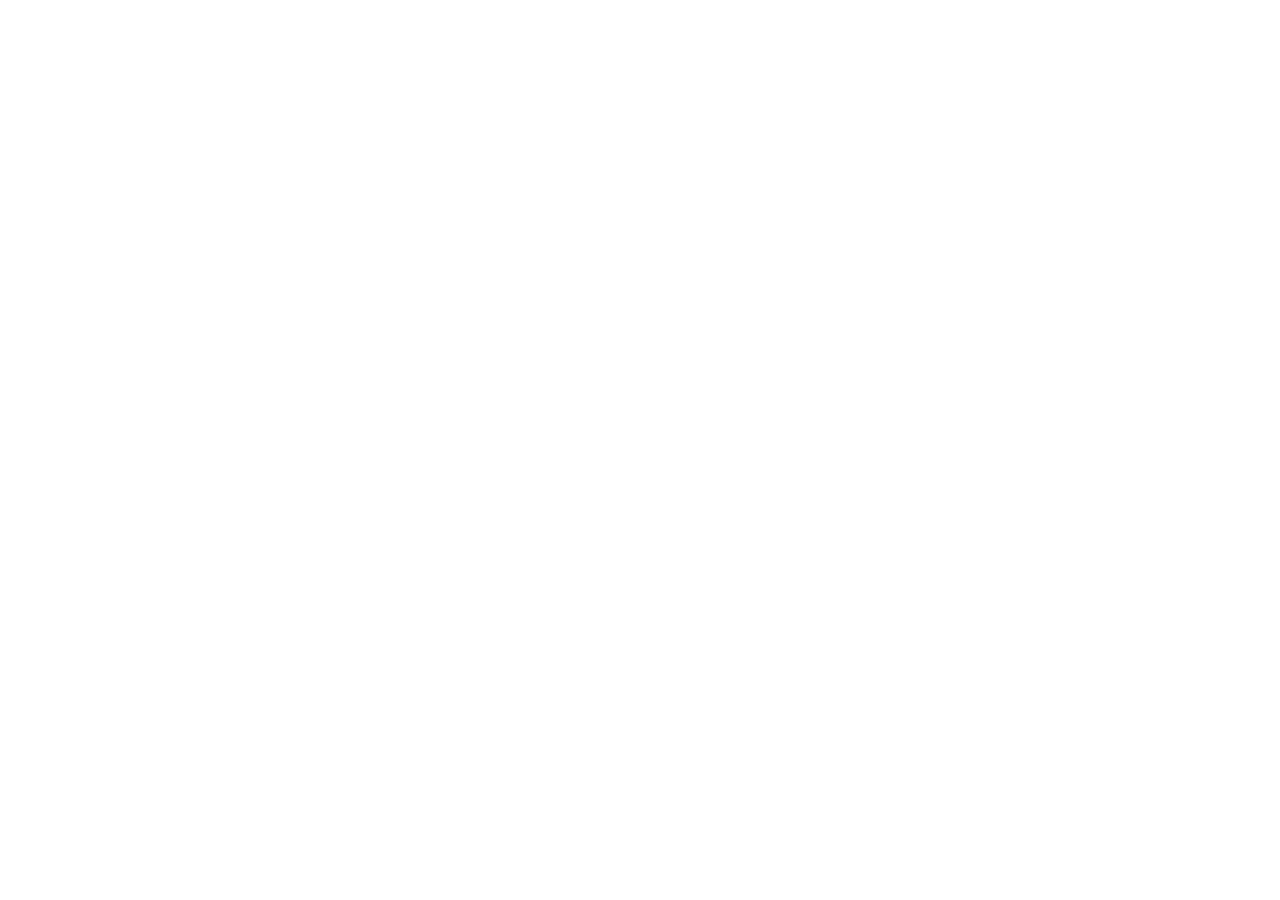
==== commit 9f6e2ded: "deploy: 26055c258b1602a0b02082765eae8d24b4210f3b" ====
--- a/index.html
+++ b/index.html
@@ -1,1206 +1,38 @@
 <!DOCTYPE html>
-<html lang="es">
+<html lang="en">
 <head>
   <meta charset="UTF-8">
   <meta name="viewport" content="width=device-width, initial-scale=1">
-  <meta name="color-scheme" content="light">
-
-  <!-- SEO -->
-  <title>Diorame — App de dibujo gratuita con profundidad 3D y efectos de cámara cinemáticos</title>
-  <meta name="description" content="Diorame es una app de ilustración gratuita que funciona en el navegador. Dibuja en 2D con herramientas de estilo Risografía por capas, explora tu escena en 3D con cámaras parallax, efectos de profundidad y filtros cinemáticos. Sin instalación.">
-  <meta name="robots" content="index,follow">
-
-  <!-- Open Graph -->
-  <meta property="og:title" content="Diorame — App de dibujo gratuita con profundidad 3D y efectos de cámara cinemáticos">
-  <meta property="og:description" content="Diorame es una app de ilustración gratuita que funciona en el navegador. Dibuja en 2D con herramientas de estilo Risografía por capas, explora tu escena en 3D con cámaras parallax, efectos de profundidad y filtros cinemáticos. Sin instalación.">
-  <meta property="og:type" content="website">
-  <meta property="og:url" content="https://diorame.com/es/">
-  <meta property="og:image" content="https://diorame.com/assets/og-image.png">
-  <meta property="og:image:alt" content="Diorame — App de dibujo gratuita con profundidad 3D y efectos de cámara cinemáticos">
-  <meta property="og:site_name" content="Diorame — App de dibujo gratuita con profundidad 3D y efectos de cámara cinemáticos">
-
-  <!-- Twitter Card -->
-  <meta name="twitter:card" content="summary_large_image">
-  <meta name="twitter:url" content="https://diorame.com/es/">
-  <meta name="twitter:title" content="Diorame — App de dibujo gratuita con profundidad 3D y efectos de cámara cinemáticos">
-  <meta name="twitter:description" content="Diorame es una app de ilustración gratuita que funciona en el navegador. Dibuja en 2D con herramientas de estilo Risografía por capas, explora tu escena en 3D con cámaras parallax, efectos de profundidad y filtros cinemáticos. Sin instalación.">
-  <meta name="twitter:image" content="https://diorame.com/assets/og-image.png">
-  <meta name="twitter:image:alt" content="Diorame — App de dibujo gratuita con profundidad 3D y efectos de cámara cinemáticos">
-
-  <!-- hreflang -->
-  <link rel="alternate" hreflang="en" href="https://en.diorame.com">
-  <link rel="alternate" hreflang="es" href="https://es.diorame.com">
-  <link rel="alternate" hreflang="x-default" href="https://diorame.com">
-
-  <!-- Favicon -->
-  <link rel="icon" type="image/png" href="../assets/favicon.png">
-
-  <!-- Google Fonts -->
-  <link rel="preconnect" href="https://fonts.googleapis.com">
-  <link rel="preconnect" href="https://fonts.gstatic.com" crossorigin>
-  <link href="https://fonts.googleapis.com/css2?family=Chewy&family=Manrope:wght@400;500;600;700&display=swap" rel="stylesheet">
-
+  <meta name="robots" content="noindex">
+  <title>Diorame</title>
+  <link rel="icon" type="image/png" href="./assets/favicon.png">
+  <link rel="alternate" hreflang="en" href="https://diorame.com/en/">
+  <link rel="alternate" hreflang="es" href="https://diorame.com/es/">
+  <link rel="alternate" hreflang="x-default" href="https://diorame.com/">
   <style>
-    /* ─── Reset ──────────────────────────────────────────────────── */
-    *, *::before, *::after { box-sizing: border-box; margin: 0; padding: 0; }
-    html { scroll-behavior: smooth; }
-
-    /* ─── Design tokens ──────────────────────────────────────────── */
-    :root {
-      --white:      #ffffff;
-      --black:      #000000;
-      --navy:       #1a0d3d;
-      --purple:     #7c3aed;   /* borders, accents, card text          */
-      --vivid:      #9707d2;   /* banner / FAQ bg, mission brand color */
-      --bg-light:   #fbf5ff;   /* mission bg                           */
-      --text:       #353535;   /* brand name                           */
-      --text-dark:  #030213;
-      --text-muted: #666666;
-      --text-dim:   #d6d6d6;   /* FAQ answers, banner subtitle         */
-      --f:  'Manrope', sans-serif;
-      --fd: 'Chewy', cursive;
-    }
-
-    /* ─── Base ───────────────────────────────────────────────────── */
     body {
-      font-family: var(--f);
+      margin: 0;
+      background: #ffffff;
+      display: flex;
+      align-items: center;
+      justify-content: center;
+      min-height: 100vh;
+      font-family: 'Manrope', sans-serif;
+      color: #353535;
       font-size: 16px;
-      line-height: 1.65;
-      color: var(--text);
-      background: var(--white);
-      -webkit-font-smoothing: antialiased;
-      cursor: url('../assets/cursor.png') 1 1, auto;
-    }
-
-    /* Custom cursor — overrides UA pointer on all elements and hover states */
-    *,
-    *::before,
-    *::after,
-    a, a:hover, a:focus, a:active,
-    button, button:hover, button:focus, button:active,
-    [role="button"],
-    .btn-cta, .btn-cta:hover, .btn-cta:active,
-    .faq-btn, .faq-btn:hover,
-    input, select, textarea {
-      cursor: url('../assets/cursor.png') 1 1, auto !important;
-    }
-
-    #lang-switcher,
-    #lang-switcher *,
-    #lang-switcher a,
-    #lang-switcher a:hover,
-    #lang-switcher a:focus,
-    #lang-switcher a:active,
-    #lang-switcher span {
-      cursor: url('../assets/cursor-small.png') 1 1, auto !important;
-    }
-
-    img { max-width: 100%; display: block; }
-    a   { color: inherit; text-decoration: none; }
-
-    /* ─── Skip link ──────────────────────────────────────────────── */
-    .skip-link {
-      position: absolute; top: -100%; left: 16px;
-      background: var(--black); color: var(--white);
-      border: 1px solid var(--white); border-radius: 12px;
-      padding: 12px 16px; font-size: 15px; z-index: 999;
-    }
-    .skip-link:focus { top: 16px; }
-
-    /* ─── Content column (610 px centred) ───────────────────────── */
-    .col {
-      max-width: 610px;
-      margin: 0 auto;
-      padding: 0 24px;
-    }
-
-    /* ─── CTA button ─────────────────────────────────────────────── */
-    .btn-cta {
-      display: inline-flex;
-      align-items: center;
-      gap: 12px;
-      background: var(--navy);
-      color: var(--white);
-      border: 2px solid var(--purple);
-      border-radius: 96px;
-      padding: 24px 32px;
-      font-family: var(--f);
-      font-size: 16px;
-      font-weight: 500;
-      text-decoration: none;
-      box-shadow: 0 8px 12px rgba(0,0,0,0.48);
-      --stroke-0: #ffffff; /* arrow.svg colour token */
-    }
-
-    .btn-cta .btn-arrow { width: 18px; height: 18px; object-fit: contain; }
-
-    /* ════════════════════════════════════════════════════════════════
-       1 · HERO
-    ════════════════════════════════════════════════════════════════ */
-    .s-hero {
-      position: relative;
-      isolation: isolate;
-      background: url('../assets/hero-bg.webp'), #FFFFFF;
-      background-size: cover;
-      background-position: center top;
-      background-repeat: no-repeat;
-      overflow: hidden;
-      display: flex;
-      flex-direction: column;
-      align-items: center;
-      gap: 64px;
-      min-height: 1260px;
-      padding: 64px 0 144px;
-      text-align: center;
-    }
-
-    /* Inner content block (logo → sub), compact 16 px gaps */
-    .hero-content {
-      display: flex;
-      flex-direction: column;
-      align-items: center;
-      gap: 24px;
-      padding: 0 24px;
-    }
-
-    .hero-logo {
-      width: 260px;
-      height: auto;
-    }
-
-    .hero-brand {
-      font-family: var(--f);
-      font-weight: 600;
-      color: var(--text);
-      line-height: 1;
-      letter-spacing: -0.03em;
-      margin-top: calc(8px - 24px); /* reduce gap logo→brand from 24px to 8px */
-    }
-    .hero-brand .b { font-size: 32px; }
-    .hero-brand .tm { font-size: 20px; vertical-align: super; }
-
-    .hero-tagline {
-      font-size: 42px;
-      font-weight: 600;
-      color: var(--purple);
-      letter-spacing: -0.2px;
-      line-height: 1.25;
-      max-width: 620px;
-    }
-
-    .hero-sub {
-      font-size: 16px;
-      color: var(--text-muted);
-      line-height: 1.6;
-      max-width: 440px;
-    }
-    .hero-sub strong { display: block; font-weight: 700; margin-bottom: 4px; }
-
-    /* Images row — iPad centred, character bleeds right */
-    .hero-images {
-      position: relative;
-      width: 100%;
-      height: clamp(480px, 58vw, 780px);
-      flex-shrink: 0;
-      overflow: visible;
-    }
-    .hero-ipad {
-      position: relative;
-      width: clamp(440px, 63vw, 910px);
-      height: auto;
-      z-index: 2;
-      display: block;
-      margin: 0 auto;
-    }
-    .hero-char {
-      position: absolute;
-      width: 1415px;
-      height: auto;
-      right: -160px;
-      bottom: -502px;
-      z-index: -1;
-    }
-
-    /* ════════════════════════════════════════════════════════════════
-       2 · BANNER  — "Draw something. Give it life. Enjoy"
-    ════════════════════════════════════════════════════════════════ */
-    .s-banner {
-      background: var(--vivid);
-      padding: 128px 24px;
-      text-align: center;
-    }
-
-    .banner-display {
-      font-family: var(--fd);
-      font-size: clamp(40px, 7vw, 84px);
-      font-weight: 400;
-      color: var(--white);
-      letter-spacing: -1.68px;
-      line-height: 1.05;
-      margin-bottom: 28px;
-    }
-
-    .banner-sub {
-      font-size: 20px;
-      font-weight: 500;
-      color: var(--text-dim);
-      letter-spacing: -0.2px;
-      line-height: 1.5;
-      max-width: 610px;
-      margin: 0 auto;
-    }
-
-    /* ════════════════════════════════════════════════════════════════
-       3+4 · DRAW + VIEW  (shared background wrapper)
-    ════════════════════════════════════════════════════════════════ */
-    .s-draw-view {
-      background: url('../assets/hero-bg.webp'), #FFFFFF;
-      background-size: cover;
-      background-position: center;
-      background-repeat: no-repeat;
-      display: flex;
-      flex-direction: column;
-      gap: 64px;
-      padding: 96px 0;
-    }
-
-    /* ── DRAW ── */
-    .s-draw {
-      padding: 0;
-    }
-    .s-draw .col {
-      display: flex;
-      flex-direction: column;
-      align-items: center;
-      text-align: center;
-    }
-
-    .sec-badge,
-    .sec-badge--view {
-      font-family: 'Manrope', sans-serif;
-      font-style: normal;
-      font-weight: 700;
-      font-size: 34px;
-      line-height: 114%;
-      text-align: center;
-      color: #9707D2;
-      width: 100%;
-      display: block;
-      margin-bottom: 16px;
-    }
-
-    .sec-heading {
-      font-size: 20px;
-      font-weight: 500;
-      color: var(--navy);
-      letter-spacing: -0.2px;
-      line-height: 1.5;
-      margin-bottom: 40px;
-      text-align: center;
-    }
-    .s-view .sec-heading { color: var(--text-dark); }
-
-    .tools-grid {
-      display: grid;
-      grid-template-columns: 1fr 1fr;
-      gap: 16px;
-      width: 100%;
-      margin-bottom: 24px;
-    }
-
-    .tool-card {
-      box-sizing: border-box;
-      display: flex;
-      flex-direction: column;
-      justify-content: center;
-      align-items: center;
-      padding: 64px 24px 48px;
-      gap: 16px;
-      width: 281px;
-      height: 292px;
-      border: 4px solid #7C3AED;
-      border-radius: 24px;
-      flex-grow: 1;
-      text-align: center;
-    }
-    .tool-card img {
-      height: 90px;
-      width: auto;
-      object-fit: contain;
-    }
-    .tool-card h3 {
-      font-size: 20px;
-      font-weight: 700;
-      color: var(--purple);
-      text-align: center;
-    }
-    .tool-card p {
-      font-size: 16px;
-      color: var(--purple);
-      line-height: 1.5;
-      text-align: center;
-    }
-
-    .sec-note {
-      font-size: 16px;
-      color: var(--text-muted);
-      line-height: 1.65;
-      text-align: center;
-    }
-
-    /* ── VIEW ── */
-    .s-view {
-      padding: 0;
-    }
-    .s-view .col {
-      display: flex;
-      flex-direction: column;
-      align-items: center;
-      text-align: center;
-    }
-
-    .view-wrap {
-      width: 100%;
-      height: 520px;
-      border: 4px solid var(--purple);
-      border-radius: 24px;
-      overflow: hidden;
-      margin-bottom: 24px;
-      flex-shrink: 0;
-    }
-    .view-video {
-      width: 100%;
-      height: 100%;
-      object-fit: cover;
-      display: block;
-    }
-
-    /* ════════════════════════════════════════════════════════════════
-       5 · CREATOR BANNER
-    ════════════════════════════════════════════════════════════════ */
-    .s-creator {
-      background: #1A0D3D;
-      padding: 64px 24px 128px;
-      text-align: center;
-    }
-    .s-creator-inner {
-      display: flex;
-      flex-direction: column;
-      align-items: center;
-      gap: 12px;
-    }
-
-    .creator-avatar {
-      width: 84px;
-      height: 84px;
-      border-radius: 200px;
-      object-fit: cover;
-      border: 1px solid var(--purple);
-      margin-bottom: 8px;
-    }
-
-    .creator-heading {
-      font-size: clamp(22px, 3.2vw, 34px);
-      font-weight: 400;
-      color: var(--white);
-      line-height: 1.3;
-      max-width: 580px;
-    }
-    .creator-link {
-      text-decoration: underline;
-      text-underline-offset: 3px;
-    }
-    .creator-bio {
-      font-size: 16px;
-      color: var(--purple);
-    }
-    .creator-support {
-      font-size: 16px;
-      color: var(--white);
-      max-width: 480px;
-    }
-    .creator-kofi {
-      text-decoration: underline;
-      text-underline-offset: 3px;
-    }
-
-    /* ════════════════════════════════════════════════════════════════
-       6 · MISSION / CTA
-    ════════════════════════════════════════════════════════════════ */
-    .s-mission {
-      background: url('../assets/view-screen.webp'), linear-gradient(0deg, #F1E1FA, #F1E1FA), url('../assets/hero-bg.webp'), #FBF5FF;
-      background-blend-mode: normal, multiply, normal, multiply;
-      background-size: cover, cover, cover, cover;
-      background-position: bottom center, center, center, center;
-      background-repeat: no-repeat, no-repeat, repeat, no-repeat;
-      height: 1110px;
-      padding: 128px 0px;
-      display: flex;
-      flex-direction: column;
-      align-items: center;
-      justify-content: flex-start;
-      position: relative;
-      overflow: hidden;
-    }
-    .s-mission .col {
-      position: relative;
-      z-index: 2;
-      display: flex;
-      flex-direction: column;
-      align-items: center;
-      padding: 0px;
-      gap: 24px;
-      width: 610px;
-      text-align: center;
-    }
-
-    .mission-heading {
-      font-size: clamp(24px, 3.5vw, 34px);
-      font-weight: 400;
-      color: var(--navy);
-      letter-spacing: 0;
-      line-height: 1.14;
-    }
-    .mission-brand { color: var(--vivid); }
-
-    .mission-sub {
-      font-size: 16px;
-      color: var(--text-muted);
-      line-height: 1.65;
-    }
-
-    .mission-meta {
-      font-size: 16px;
-      color: var(--text-muted);
-    }
-    .mission-meta a {
-      color: var(--text-dark);
-      text-decoration: underline;
-      text-underline-offset: 3px;
-    }
-
-    /* ════════════════════════════════════════════════════════════════
-       7 · FAQ
-    ════════════════════════════════════════════════════════════════ */
-    .s-faq {
-      background: var(--vivid);
-      padding: 128px 0;
-    }
-    .s-faq .col {
-      display: flex;
-      flex-direction: column;
-      align-items: center;
-    }
-
-    .faq-heading {
-      font-family: var(--fd);
-      font-size: clamp(36px, 5vw, 48px);
-      font-weight: 400;
-      color: var(--white);
-      letter-spacing: -0.96px;
-      text-align: center;
-      margin-bottom: 64px;
-    }
-
-    /* ── FAQ accordion ── */
-    .faq-list {
-      display: flex;
-      flex-direction: column;
-      width: 100%;
-      border-top: 1px solid rgba(255,255,255,0.18);
-    }
-    .faq-item {
-      border-bottom: 1px solid rgba(255,255,255,0.18);
-    }
-    .faq-btn {
-      display: flex;
-      justify-content: space-between;
-      align-items: center;
-      gap: 16px;
-      width: 100%;
-      padding: 20px 0;
-      background: none;
-      border: none;
-      text-align: left;
-      font-family: var(--f);
-      font-size: 20px;
-      font-weight: 500;
-      color: var(--white);
-      line-height: 1.4;
-    }
-    .faq-btn:hover { opacity: 0.85; }
-    .faq-plus {
-      display: block;
-      width: 24px;
-      text-align: center;
-      font-size: 24px;
-      font-weight: 400;
-      color: var(--white);
-      flex-shrink: 0;
-      line-height: 1;
-      transition: transform 0.25s ease;
-    }
-    .faq-item.is-open .faq-plus { transform: rotate(45deg); }
-    .faq-answer {
-      overflow: hidden;
-      max-height: 0;
-      opacity: 0;
-      transition: max-height 0.35s ease, opacity 0.25s ease;
-    }
-    .faq-answer.is-open {
-      max-height: 800px;
-      opacity: 1;
-    }
-    .faq-answer p {
-      font-size: 16px;
-      font-weight: 400;
-      color: var(--text-dim);
-      line-height: 1.65;
-    }
-    .faq-answer p:last-child { padding-bottom: 20px; }
-    .faq-answer p:not(:last-child) { margin-bottom: 10px; }
-
-    /* ════════════════════════════════════════════════════════════════
-       8 · FOOTER
-    ════════════════════════════════════════════════════════════════ */
-    .s-footer {
-      display: flex;
-      flex-direction: column;
-      justify-content: center;
-      align-items: center;
-      padding: 64px 24px 128px;
-      gap: 16px;
-      width: 100%;
-      background: linear-gradient(0deg, #DFC760, #DFC760), url('../assets/hero-bg.webp');
-      background-blend-mode: multiply, normal;
-      background-size: cover;
-    }
-    .s-footer p {
-      font-family: 'Manrope', sans-serif;
-      font-weight: 400;
-      font-size: 34px;
-      line-height: 114%;
-      text-align: center;
-      color: #1A0D3D;
-    }
-
-    /* ─── Motion ────────────────────────────────────────────────── */
-
-    /* ── Scroll-reveal ─── */
-    .reveal {
-      opacity: 0;
-      transform: translateY(32px);
-      transition: opacity 0.7s cubic-bezier(0.22, 1, 0.36, 1),
-                  transform 0.7s cubic-bezier(0.22, 1, 0.36, 1);
-    }
-    .reveal.visible { opacity: 1; transform: translateY(0); }
-
-    /* Staggered reveal */
-    .reveal-stagger > * {
-      opacity: 0;
-      transform: translateY(24px);
-      transition: opacity 0.6s cubic-bezier(0.22, 1, 0.36, 1),
-                  transform 0.6s cubic-bezier(0.22, 1, 0.36, 1);
-    }
-    .reveal-stagger.visible > *:nth-child(1) { transition-delay: 0s; }
-    .reveal-stagger.visible > *:nth-child(2) { transition-delay: 0.12s; }
-    .reveal-stagger.visible > *:nth-child(3) { transition-delay: 0.24s; }
-    .reveal-stagger.visible > *:nth-child(4) { transition-delay: 0.36s; }
-    .reveal-stagger.visible > * { opacity: 1; transform: translateY(0); }
-
-    /* Reveal from left */
-    .reveal-left {
-      opacity: 0;
-      transform: translateX(-40px);
-      transition: opacity 0.7s cubic-bezier(0.22, 1, 0.36, 1),
-                  transform 0.7s cubic-bezier(0.22, 1, 0.36, 1);
-    }
-    .reveal-left.visible { opacity: 1; transform: translateX(0); }
-
-    /* Parallax hints */
-    .parallax-slow, .parallax-fast { will-change: transform; }
-
-    /* ── Hero entrance keyframes ─── */
-    @keyframes heroFadeUp {
-      from { opacity: 0; transform: translateY(40px); }
-      to   { opacity: 1; transform: translateY(0); }
-    }
-    @keyframes charSlideUp {
-      from { opacity: 0; transform: translateY(80px); }
-      to   { opacity: 1; transform: translateY(0); }
-    }
-    @keyframes floatChar {
-      0%, 100% { transform: translateY(0px); }
-      50%       { transform: translateY(-12px); }
-    }
-
-    /* Hero staggered entrance (only elements inside .hero-content) */
-    .hero-logo    { animation: heroFadeUp 0.8s cubic-bezier(0.22,1,0.36,1) 0.10s both; }
-    .hero-brand   { animation: heroFadeUp 0.8s cubic-bezier(0.22,1,0.36,1) 0.25s both; }
-    .hero-tagline { animation: heroFadeUp 0.8s cubic-bezier(0.22,1,0.36,1) 0.40s both; }
-    .hero-content .btn-cta { animation: heroFadeUp 0.8s cubic-bezier(0.22,1,0.36,1) 0.55s both; }
-    .hero-content .btn-cta.anim-done { animation: none; }
-    .hero-sub     { animation: heroFadeUp 0.8s cubic-bezier(0.22,1,0.36,1) 0.70s both; }
-    .hero-ipad    { animation: heroFadeUp 0.9s cubic-bezier(0.22,1,0.36,1) 0.85s both; }
-    .hero-char    { animation: charSlideUp 1.2s cubic-bezier(0.22,1,0.36,1) 0.50s both; }
-    /* Release from animation fill so inline parallax transforms can apply */
-    .hero-ipad.anim-done,
-    .hero-char.anim-done {
-      animation: none;
-      transition: transform 0.4s cubic-bezier(0.22, 1, 0.36, 1);
-      will-change: transform;
-    }
-
-    /* ── Tool-card hover ─── */
-    .tool-card {
-      transition: transform 0.3s cubic-bezier(0.22, 1, 0.36, 1),
-                  box-shadow 0.3s cubic-bezier(0.22, 1, 0.36, 1);
-    }
-    .tool-card:hover {
-      transform: translateY(-6px);
-      box-shadow: 0 12px 32px rgba(124, 58, 237, 0.18);
-    }
-
-    /* ── CTA button hover (unified — both buttons share .btn-cta) ─── */
-    .btn-cta {
-      transition: transform 0.3s cubic-bezier(0.22, 1, 0.36, 1),
-                  box-shadow 0.3s cubic-bezier(0.22, 1, 0.36, 1);
-    }
-    .btn-cta:hover {
-      transform: translateY(-4px) scale(1.02);
-      box-shadow: 0 16px 32px rgba(124, 58, 237, 0.4);
-    }
-    .btn-cta:active {
-      transform: translateY(0px) scale(0.99);
-      box-shadow: 0 4px 12px rgba(124, 58, 237, 0.2);
-    }
-
-    /* ── FAQ item hover ─── */
-    .faq-item { transition: background 0.2s ease; }
-    .faq-item:hover { background: rgba(255,255,255,0.06); border-radius: 12px; }
-
-    /* ── Reduced motion ─── */
-    @media (prefers-reduced-motion: reduce) {
-      .reveal, .reveal-stagger > *, .reveal-left {
-        transition: none; opacity: 1; transform: none;
-      }
-      .hero-logo, .hero-brand, .hero-tagline, .hero-sub,
-      .hero-content .btn-cta, .hero-ipad, .hero-char {
-        animation: none;
-      }
-    }
-
-    /* ─── Responsive ─────────────────────────────────────────────── */
-
-    /* ≤ 1024 px — character repositioned */
-    @media (max-width: 1024px) {
-      .hero-char {
-        width: 1415px;
-        height: auto;
-        right: 0;
-        bottom: -98px;
-        z-index: -1;
-      }
-    }
-
-    /* ≤ 768 px — full mobile pass */
-    @media (max-width: 768px) {
-      /* FIX 1 — character */
-      .hero-char {
-        width: 665px;
-        height: auto;
-        right: 0;
-        bottom: -195px;
-        z-index: -1;
-      }
-
-      /* FIX 3 — iPad fills container */
-      .hero-ipad {
-        width: 100%;
-        max-width: 100%;
-      }
-
-      /* FIX 6 — headings */
-      .hero-tagline   { font-size: 28px; line-height: 1.3; max-width: 100%; }
-      .hero-brand     { margin-top: calc(8px - 24px); }
-      .hero-brand .b  { font-size: 28px; }
-      .hero-brand .tm { font-size: 18px; }
-      .sec-heading    { font-size: 20px; }
-      .mission-heading { font-size: 20px; }
-      .banner-display { font-size: 48px; }
-
-      /* FIX 4 — CTA buttons */
-      .btn-cta {
-        width: 100%;
-        justify-content: center;
-      }
-
-      /* Sections */
-      .s-banner   { padding: 80px 24px; }
-      .s-faq      { padding: 80px 0; }
-      .s-draw-view { gap: 0; padding: 64px 0; }
-      .s-draw,
-      .s-view     { padding: 32px 0; }
-      .s-creator  { padding: 64px 24px 80px; }
-
-      /* FIX 5 — mission */
-      .s-mission {
-        height: 728px;
-        padding: 64px 24px;
-        background-size: auto 50%, cover, cover, cover;
-        background-position: bottom center, center, center, center;
-      }
-      .s-mission .col {
-        width: 100%;
-        max-width: 100%;
-      }
-
-      /* FIX 3 — tool cards */
-      .tools-grid { grid-template-columns: 1fr; }
-      .tool-card  { width: 100%; height: auto; min-height: 220px; }
-
-      /* View video */
-      .view-wrap  { height: 300px; }
-
-      /* FIX 6 — ensure side padding on sections */
-      .s-draw .col,
-      .s-view .col,
-      .s-faq .col { padding: 0 24px; }
-    }
-
-    /* ≤ 480 px */
-    @media (max-width: 480px) {
-      .btn-cta        { padding: 18px 24px; font-size: 14px; }
-      .hero-brand     { margin-top: calc(8px - 24px); }
-      .hero-brand .b  { font-size: 24px; }
-      .hero-brand .tm { font-size: 15px; }
-      .hero-tagline   { font-size: 22px; line-height: 1.3; }
-      .banner-display { letter-spacing: -0.5px; }
-      .faq-heading    { font-size: 32px; }
     }
   </style>
 </head>
-
 <body>
-  <a class="skip-link" href="#main">Ir al contenido principal</a>
-
-  <!-- ══ HERO ═════════════════════════════════════════════════════ -->
-  <section class="s-hero">
-    <div class="hero-content">
-      <img src="../assets/logo.webp" alt="Diorame logo" class="hero-logo" width="260">
-      <p class="hero-brand"><span class="b">Diorame</span><span class="tm">™</span></p>
-      <h1 class="hero-tagline">Dibuja en 2D, explóralo en 3D. Una herramienta de ilustración gratuita con profundidad automática, cámaras cinemáticas y filtros de efectos especiales geniales.</h1>
-      <a class="btn-cta" href="https://diorame.dumaker.com/" target="_blank" rel="noopener noreferrer">
-        <img src="../assets/arrow.svg" alt="" aria-hidden="true" class="btn-arrow">
-        Abrir Diorame
-      </a>
-      <p class="hero-sub">
-        <strong>Una app de ilustración 2D para escritorio y tablet.</strong>
-        Sin instalación, sin cuenta, funciona completamente en tu navegador, ¡gratis! (para siempre) 👽
-      </p>
-    </div>
-    <div class="hero-images">
-      <img src="../assets/ipad.webp" alt="iPad con una ilustración hecha con Diorame" class="hero-ipad" loading="lazy">
-      <img src="../assets/character.webp" alt="Personaje dibujado con Diorame" class="hero-char" loading="lazy">
-    </div>
-  </section>
-
-  <!-- ══ BANNER ════════════════════════════════════════════════════ -->
-  <section class="s-banner" aria-label="Tagline">
-    <p class="banner-display reveal">Dibújate algo. Dale vidilla. Gózalo.</p>
-    <p class="banner-sub reveal">Crea ilustraciones 2D por capas con profundidad Z automática y cámaras parallax 3D. Potente de sobra para expresar tu arte, suficientemente simple para empezar en segundos.</p>
-  </section>
-
-  <!-- ══ MAIN ══════════════════════════════════════════════════════ -->
-  <main id="main">
-
-    <!-- DRAW + VIEW (shared background) ───────────────────────── -->
-    <section class="s-draw-view">
-
-    <!-- DRAW ───────────────────────────────────────────────────── -->
-    <section class="s-draw">
-      <div class="col">
-        <span class="sec-badge reveal">🖌️ DRAW</span>
-        <h2 class="sec-heading reveal">Dibuja sin distracciones con solo dos herramientas. En Diorame, cada capa se posiciona automáticamente en el espacio 3D, sin configuración manual ni líos y sin sliders de profundidad.</h2>
-        <div class="tools-grid reveal-stagger">
-          <div class="tool-card">
-            <img src="../assets/blob-icon.webp" alt="Blob icon">
-            <h3>Blob</h3>
-            <p>Formas rellenas orgánicas con modos de simetría, dibujar dentro y dibujar detrás</p>
-          </div>
-          <div class="tool-card">
-            <img src="../assets/brush-icon.webp" alt="Brush icon">
-            <h3>Brush</h3>
-            <p>Trazos en tres estilos: fluído, uniforme o tinta, y con grosor ajustable no destructivo</p>
-          </div>
-        </div>
-        <p class="sec-note reveal">Incluye dibujar dentro, dibujar detrás, modo simetría, borrador y una herramienta de texto con 5 fuentes propias. Exporta como PNG, SVG o vídeo, o guarda tu proyecto como archivo .dior y continúa cuando y donde quieras.</p>
-      </div>
-    </section>
-
-    <!-- VIEW ───────────────────────────────────────────────────── -->
-    <section class="s-view">
-      <div class="col">
-        <span class="sec-badge sec-badge--view reveal">🎥️ VIEW</span>
-        <h2 class="sec-heading reveal">Aquí es donde todo cobra vida. Aplica movimientos de cámara cinemáticos, profundidad de campo y efectos de postprocesado estilo risografía, entre otros, para convertir tu ilustración en una escena por explorar.</h2>
-        <div class="view-wrap reveal">
-          <video autoplay loop muted playsinline class="view-video" poster="../assets/view-screen.webp">
-            <source src="../assets/hero-video.mp4" type="video/mp4">
-          </video>
-        </div>
-        <p class="sec-note reveal">Aplica 12 efectos de postprocesado a tu ilustración: trama de risografía procedural, Pixel Art con cuantización de paleta y dithering Bayer, profundidad de campo, grano de película, aberración cromática, niebla atmosférica, brillo y más. Más 10 modos de cámara cinemáticos con parallax y vibración de cámara en mano opcional.</p>
-      </div>
-    </section>
-
-    </section><!-- /s-draw-view -->
-
-    <!-- CREATOR BANNER ─────────────────────────────────────────── -->
-    <section class="s-creator">
-      <div class="s-creator-inner reveal">
-        <img src="../assets/dumaker.webp" alt="Dumaker" class="creator-avatar" width="84" height="84" loading="lazy">
-        <p class="creator-heading">Diorame es una idea de <a href="https://www.instagram.com/dumaker/" target="_blank" rel="noopener noreferrer" class="creator-link">@dumaker</a></p>
-        <p class="creator-bio">Illustrator™, Designer™ y Bacín™ de Albacete, España</p>
-        <p class="creator-support">Diorame es un proyecto libre e independiente. Si quieres apoyarlo, puedes hacerlo <a href="https://ko-fi.com/dumaker" target="_blank" rel="noopener noreferrer" class="creator-kofi">en mi ko-fi</a></p>
-      </div>
-    </section>
-
-    <!-- MISSION ────────────────────────────────────────────────── -->
-    <section class="s-mission">
-      <div class="col">
-        <h2 class="mission-heading reveal"><span class="mission-brand">Diorame</span> es la app de dibujo que siempre hubiera querido tener</h2>
-        <h2 class="mission-heading reveal">Así que decidí hacerla realidad</h2>
-        <p class="mission-sub reveal">Una herramienta creativa gratuita en el navegador, para ilustrar en 2D y explorar en 3D, como un diorama digital, ¡sin complicaciones!</p>
-        <a class="btn-cta reveal" href="https://diorame.dumaker.com/" target="_blank" rel="noopener noreferrer">
-          <img src="../assets/arrow.svg" alt="" aria-hidden="true" class="btn-arrow">
-          Empieza a dibujar con Diorame
-        </a>
-        <p class="mission-meta">Diorame está inspirado en <a href="https://www.iorama.studio/graintouch" target="_blank" rel="noopener noreferrer">Graintouch</a>
-        <br>Construido con vibe coding · Hecho en Albacete, España</p>
-              </div>
-    </section>
-
-    <!-- FAQ ────────────────────────────────────────────────────── -->
-    <section class="s-faq" id="faq" aria-label="Preguntas Frecuentes" itemscope itemtype="https://schema.org/FAQPage">
-      <div class="col">
-        <h2 class="faq-heading reveal">Preguntas Frecuentes</h2>
-        <div class="faq-list">
-
-          <div class="faq-item reveal" itemscope itemprop="mainEntity" itemtype="https://schema.org/Question">
-            <button class="faq-btn" aria-expanded="false">
-              <span itemprop="name">¿Qué es Diorame?</span>
-              <span class="faq-plus" aria-hidden="true">+</span>
-            </button>
-            <div class="faq-answer" itemscope itemprop="acceptedAnswer" itemtype="https://schema.org/Answer">
-              <p itemprop="text">Diorame es una herramienta de ilustración gratuita en el navegador que te permite dibujar en 2D y explorar tu trabajo en 3D al instante. Cada capa se coloca automáticamente a una profundidad diferente, creando efectos parallax brutales y movimientos de cámara cinemáticos, y todo sin necesidad de conocimientos de 3D o controles complejos.</p>
-            </div>
-          </div>
-
-          <div class="faq-item reveal" itemscope itemprop="mainEntity" itemtype="https://schema.org/Question">
-            <button class="faq-btn" aria-expanded="false">
-              <span itemprop="name">¿Es Diorame una alternativa a Procreate, Illustrator u otras apps de dibujo?</span>
-              <span class="faq-plus" aria-hidden="true">+</span>
-            </button>
-            <div class="faq-answer" itemscope itemprop="acceptedAnswer" itemtype="https://schema.org/Answer">
-              <p itemprop="text">Diorame no pretende reemplazar a Procreate, Adobe Fresco, Adobe Illustrator o Clip Studio Paint, éstas son herramientas profesionales con años de desarrollo. Diorame es algo diferente: una herramienta de ilustración gratuita en el navegador centrada en la simplicidad, la estética tipo risografía y la profundidad 3D automática. Si quieres una app de dibujo sin instalación ni cuenta que convierte tus ilustraciones por capas en escenas 3D cinemáticas, Diorame es la única que hace exactamente eso. Piénsalo menos como un competidor y más como un espacio creativo que nunca antes habías tenido.</p>
-            </div>
-          </div>
-
-          <div class="faq-item reveal" itemscope itemprop="mainEntity" itemtype="https://schema.org/Question">
-            <button class="faq-btn" aria-expanded="false">
-              <span itemprop="name">¿Es gratis? ¿Necesito crear una cuenta?</span>
-              <span class="faq-plus" aria-hidden="true">+</span>
-            </button>
-            <div class="faq-answer" itemscope itemprop="acceptedAnswer" itemtype="https://schema.org/Answer">
-              <p itemprop="text">Completamente gratis, sin cuenta. Y para siempre. No hay truco. Abre la app y empieza a dibujar. Sin instalación, sin registro.</p>
-            </div>
-          </div>
-
-          <div class="faq-item reveal" itemscope itemprop="mainEntity" itemtype="https://schema.org/Question">
-            <button class="faq-btn" aria-expanded="false">
-              <span itemprop="name">¿En qué dispositivos y navegadores funciona Diorame?</span>
-              <span class="faq-plus" aria-hidden="true">+</span>
-            </button>
-            <div class="faq-answer" itemscope itemprop="acceptedAnswer" itemtype="https://schema.org/Answer">
-              <p itemprop="text">Diorame funciona en cualquier navegador moderno de escritorio o tablet: Chrome, Firefox, Safari y Edge. Está diseñado exclusivamente para escritorio y tablet; los móviles no están soportados por diseño. En un móvil simplemente no hay suficiente espacio en pantalla para sacar todo el partido a Diorame, ¡lo siento!</p>
-            </div>
-          </div>
-
-          <div class="faq-item reveal" itemscope itemprop="mainEntity" itemtype="https://schema.org/Question">
-            <button class="faq-btn" aria-expanded="false">
-              <span itemprop="name">¿Qué herramientas de dibujo tiene Diorame?</span>
-              <span class="faq-plus" aria-hidden="true">+</span>
-            </button>
-            <div class="faq-answer" itemscope itemprop="acceptedAnswer" itemtype="https://schema.org/Answer">
-              <p itemprop="text">Dos herramientas principales: Blob, para formas rellenas orgánicas, y Brush, para trazos en tres estilos, fluído, uniforme y tinta. También incluye un Borrador, una herramienta de Texto con 5 fuentes propias y una herramienta de Mover para transformar capas enteras. Los modificadores de dibujo incluyen simetría, dibujar dentro, dibujar detrás y modo orgánico.</p>
-            </div>
-          </div>
-
-          <div class="faq-item reveal" itemscope itemprop="mainEntity" itemtype="https://schema.org/Question">
-            <button class="faq-btn" aria-expanded="false">
-              <span itemprop="name">¿Qué hace diferente a Diorame de otras apps de dibujo?</span>
-              <span class="faq-plus" aria-hidden="true">+</span>
-            </button>
-            <div class="faq-answer" itemscope itemprop="acceptedAnswer" itemtype="https://schema.org/Answer">
-              <p itemprop="text">La mayoría de las apps de dibujo son planas. Diorame coloca automáticamente cada capa en el espacio 3D, así que cuando cambias al modo VIEW obtienes profundidad parallax real y movimientos de cámara cinemáticos, sin rigging, sin posicionamiento manual. Es la única herramienta de dibujo gratuita en el navegador construida alrededor del concepto de diorama.</p>
-            </div>
-          </div>
-
-          <div class="faq-item reveal" itemscope itemprop="mainEntity" itemtype="https://schema.org/Question">
-            <button class="faq-btn" aria-expanded="false">
-              <span itemprop="name">¿Es obligatorio usar las funciones 3D y de animación?</span>
-              <span class="faq-plus" aria-hidden="true">+</span>
-            </button>
-            <div class="faq-answer" itemscope itemprop="acceptedAnswer" itemtype="https://schema.org/Answer">
-              <p itemprop="text">¡Que va! Diorame es, ante todo, una app de dibujo. Las herramientas Blob y Brush, el sistema de capas, las paletas de color, los modificadores y demás, todo está diseñado para que dibujar sea simple y disfrutable por sí solo. El parallax 3D, las cámaras cinemáticas y los efectos de postprocesado están ahí cuando los quieres, pero puedes ignorar el modo VIEW completamente y simplemente dibujar. Sin presión, sin complejidad.</p>
-            </div>
-          </div>
-
-          <div class="faq-item reveal" itemscope itemprop="mainEntity" itemtype="https://schema.org/Question">
-            <button class="faq-btn" aria-expanded="false">
-              <span itemprop="name">¿Puedo usar Diorame para ilustración estilo Risografía?</span>
-              <span class="faq-plus" aria-hidden="true">+</span>
-            </button>
-            <div class="faq-answer" itemscope itemprop="acceptedAnswer" itemtype="https://schema.org/Answer">
-              <p itemprop="text">Sí. Diorame está construido alrededor de la estética Risografía, paletas de color fijas, trama halftone procedural, simulación de extensión de tinta y efectos de registro. El postprocesado Riso usa un pipeline de tres pasadas que replica la textura e imperfección de las impresiones Riso reales.</p>
-            </div>
-          </div>
-
-          <div class="faq-item reveal" itemscope itemprop="mainEntity" itemtype="https://schema.org/Question">
-            <button class="faq-btn" aria-expanded="false">
-              <span itemprop="name">¿Qué efectos de postprocesado incluye Diorame?</span>
-              <span class="faq-plus" aria-hidden="true">+</span>
-            </button>
-            <div class="faq-answer" itemscope itemprop="acceptedAnswer" itemtype="https://schema.org/Answer">
-              <p itemprop="text">12 efectos en total: trama Risografía procedural, Pixel Art con cuantización de paleta y dithering Bayer, profundidad de campo, grano de película, aberración cromática, niebla atmosférica, brillo, viñeta, distorsión de lente, partículas, overlay grunge y vibración de línea. Todos ajustables y combinables.</p>
-            </div>
-          </div>
-
-          <div class="faq-item reveal" itemscope itemprop="mainEntity" itemtype="https://schema.org/Question">
-            <button class="faq-btn" aria-expanded="false">
-              <span itemprop="name">¿Qué es el modo Pixel Art?</span>
-              <span class="faq-plus" aria-hidden="true">+</span>
-            </button>
-            <div class="faq-answer" itemscope itemprop="acceptedAnswer" itemtype="https://schema.org/Answer">
-              <p itemprop="text">Amo el pixel art, así que no podía faltar un efecto de postprocesado dedicado que conviera tu ilustración en pixel art en tiempo real, con tamaño de píxel configurable (2–16), profundidad de color (2–32 colores) e intensidad de dithering Bayer. Funciona sobre tu ilustración 2D por capas, incluyendo los efectos Riso, grano o aberración cromática.</p>
-            </div>
-          </div>
-
-          <div class="faq-item reveal" itemscope itemprop="mainEntity" itemtype="https://schema.org/Question">
-            <button class="faq-btn" aria-expanded="false">
-              <span itemprop="name">¿Puedo exportar mis ilustraciones?</span>
-              <span class="faq-plus" aria-hidden="true">+</span>
-            </button>
-            <div class="faq-answer" itemscope itemprop="acceptedAnswer" itemtype="https://schema.org/Answer">
-              <p itemprop="text">Sí. Diorame exporta como PNG, SVG, SVGZ (vector comprimido) y vídeo (WebM/MP4) con la cámara cinemática capturada en directo. También puedes guardar tu proyecto como archivo .dior y continuar trabajando en él más tarde, o llevártelo a otro dispositivo.</p>
-            </div>
-          </div>
-
-          <div class="faq-item reveal" itemscope itemprop="mainEntity" itemtype="https://schema.org/Question">
-            <button class="faq-btn" aria-expanded="false">
-              <span itemprop="name">¿Cuáles son los modos de cámara cinemáticos?</span>
-              <span class="faq-plus" aria-hidden="true">+</span>
-            </button>
-            <div class="faq-answer" itemscope itemprop="acceptedAnswer" itemtype="https://schema.org/Answer">
-              <p itemprop="text">10 animaciones de cámara predefinidas: Avance, Espiral, Yoyo, Pulso, Giro, Arco, Grúa, Travelling, Órbita y Zoom. Cada una funciona con la profundidad parallax 3D de tus capas. También puedes añadir vibración de cámara en mano en tres niveles de intensidad y ajustar la velocidad cinemática general.</p>
-            </div>
-          </div>
-
-          <div class="faq-item reveal" itemscope itemprop="mainEntity" itemtype="https://schema.org/Question">
-            <button class="faq-btn" aria-expanded="false">
-              <span itemprop="name">¿Funciona Diorame con un lápiz óptico, stylus, o Apple Pencil?</span>
-              <span class="faq-plus" aria-hidden="true">+</span>
-            </button>
-            <div class="faq-answer" itemscope itemprop="acceptedAnswer" itemtype="https://schema.org/Answer">
-              <p itemprop="text">Sí. Diorame está optimizado para uso en tablet y funciona con cualquier lápiz óptico compatible con tu navegador, incluyendo Apple Pencil en iPad. Los gestos táctiles para zoom, desplazamiento, órbita y deshacer/rehacer están totalmente soportados.</p>
-            </div>
-          </div>
-
-          <div class="faq-item reveal" itemscope itemprop="mainEntity" itemtype="https://schema.org/Question">
-            <button class="faq-btn" aria-expanded="false">
-              <span itemprop="name">¿Algún consejo antes de empezar?</span>
-              <span class="faq-plus" aria-hidden="true">+</span>
-            </button>
-            <div class="faq-answer" itemscope itemprop="acceptedAnswer" itemtype="https://schema.org/Answer">
-              <p itemprop="text">Guarda tu proyecto a menudo, Diorame funciona completamente en el navegador y, como cualquier app web, puede bloquearse o cerrarse por accidente. Usa el botón de guardar regularmente y mantén tu archivo .dior a mano. Además: aunque Diorame incluye un exportador MP4 integrado, para la mejor calidad de vídeo recomendamos usar la grabación de pantalla nativa de tu dispositivo (iPad, Windows y macOS tienen opciones integradas que capturan con calidad total de la pantalla).</p>
-            </div>
-          </div>
-
-          <div class="faq-item reveal" itemscope itemprop="mainEntity" itemtype="https://schema.org/Question">
-            <button class="faq-btn" aria-expanded="false">
-              <span itemprop="name">¿Usar varios efectos afecta al rendimiento?</span>
-              <span class="faq-plus" aria-hidden="true">+</span>
-            </button>
-            <div class="faq-answer" itemscope itemprop="acceptedAnswer" itemtype="https://schema.org/Answer">
-              <p itemprop="text">Puede. Combinar varios efectos de postprocesado simultáneamente (especialmente en equipos poco potentes) puede ralentizar los movimientos de cámara cinemáticos en el modo VIEW. Si notas ralentización, prueba a reducir el número de efectos activos o bajar su intensidad. El modo DRAW siempre es fluido independientemente de la configuración de efectos.</p>
-            </div>
-          </div>
-
-          <div class="faq-item reveal" itemscope itemprop="mainEntity" itemtype="https://schema.org/Question">
-            <button class="faq-btn" aria-expanded="false">
-              <span itemprop="name">¿Qué inspiró Diorame?</span>
-              <span class="faq-plus" aria-hidden="true">+</span>
-            </button>
-            <div class="faq-answer" itemscope itemprop="acceptedAnswer" itemtype="https://schema.org/Answer">
-              <p itemprop="text">Diorame se inspiró en Graintouch, una preciosa y única app de dibujo para iPad de Iorama Studio, concretamente en su estética Risografía, su simplicidad y sus herramientas de dibujo orgánico. Pero la idea central que hace único a Diorame es completamente original: profundidad 3D automática por capa, parallax real en el modo VIEW, movimientos de cámara cinemáticos y postprocesado estilo Risografía. Nada de eso existe en Graintouch.</p>
-            </div>
-          </div>
-
-          <div class="faq-item reveal" itemscope itemprop="mainEntity" itemtype="https://schema.org/Question">
-            <button class="faq-btn" aria-expanded="false">
-              <span itemprop="name">Diorame se construyó con IA. ¿Qué opinas al respecto?</span>
-              <span class="faq-plus" aria-hidden="true">+</span>
-            </button>
-            <div class="faq-answer" itemscope itemprop="acceptedAnswer" itemtype="https://schema.org/Answer">
-              <p itemprop="text">Soy ilustrador, diseñador y dibujante, no programador. Durante años creí que la app de dibujo que tenía en mi cabeza sería inalcanzable, para siempre. Pero la IA cambió eso. No como sustituto de la creatividad, el talento o la chispa irremplazable que hace que el arte sea humano (joder, sí, ¡rechazo esa idea completamente!), sino como colaborador que me permitió construir algo que no podría haber construido solo.</p>
-              <p>El código es mío en el sentido que, creo, importa realmente: cada decisión, cada funcionalidad, cada restricción es intencional y viene de años pensando, intuyendo y sintiendo cómo debería ser mi app de dibujo ideal. La IA escribió la sintaxis. Yo mantuve la visión.</p>
-              <p>Diorame es gratuito y de código abierto (licencia CC BY-NC-SA 4.0, repositorio público en GitHub) porque una herramienta hecha para artistas debería pertenecer a los artistas.</p>
-            </div>
-          </div>
-
-        </div>
-      </div>
-    </section>
-
-  </main>
-
-  <!-- ══ FOOTER ════════════════════════════════════════════════════ -->
-  <footer class="s-footer">
-    <p class="reveal">Diorame™ 2026</p>
-  </footer>
-
-  <!-- ══ FAQ accordion JS ═════════════════════════════════════════ -->
+  <p>Loading…</p>
   <script>
     (function () {
-      var items = document.querySelectorAll('.faq-item');
-      items.forEach(function (item) {
-        var btn    = item.querySelector('.faq-btn');
-        var answer = item.querySelector('.faq-answer');
-        btn.addEventListener('click', function () {
-          var isOpen = item.classList.contains('is-open');
-          /* close all */
-          items.forEach(function (i) {
-            i.classList.remove('is-open');
-            i.querySelector('.faq-answer').classList.remove('is-open');
-            i.querySelector('.faq-btn').setAttribute('aria-expanded', 'false');
-          });
-          /* open the clicked one if it was closed */
-          if (!isOpen) {
-            item.classList.add('is-open');
-            answer.classList.add('is-open');
-            btn.setAttribute('aria-expanded', 'true');
-          }
-        });
-      });
-    })();
-  </script>
-
-  <!-- ══ Motion JS ════════════════════════════════════════════════ -->
-  <script>
-  (function () {
-
-    // ── 1. Scroll reveal via IntersectionObserver ─────────────────
-    var revealEls = document.querySelectorAll('.reveal, .reveal-stagger, .reveal-left');
-    if ('IntersectionObserver' in window) {
-      var revealObs = new IntersectionObserver(function (entries) {
-        entries.forEach(function (entry) {
-          if (entry.isIntersecting) {
-            entry.target.classList.add('visible');
-            revealObs.unobserve(entry.target);
-          }
-        });
-      }, { threshold: 0.12, rootMargin: '0px 0px -40px 0px' });
-      revealEls.forEach(function (el) { revealObs.observe(el); });
-    } else {
-      // Fallback: show everything immediately
-      revealEls.forEach(function (el) { el.classList.add('visible'); });
-    }
-
-    // ── 2–4. Parallax (desktop only) ──────────────────────────────
-    var heroIpad    = document.querySelector('.hero-ipad');
-    var heroChar    = document.querySelector('.hero-char');
-    var heroSection = document.querySelector('.s-hero');
-
-    console.log('parallax init — ipad:', heroIpad, 'char:', heroChar, 'hero:', heroSection);
-
-    if (heroIpad) {
-      heroIpad.addEventListener('animationend', function () {
-        heroIpad.classList.add('anim-done');
-      }, { once: true });
-    }
-    if (heroChar) {
-      heroChar.addEventListener('animationend', function () {
-        heroChar.classList.add('anim-done');
-      }, { once: true });
-    }
-
-    function onScroll() {
-      var scrollY = window.scrollY;
-      if (heroIpad) heroIpad.style.transform = 'translateY(' + (scrollY * -0.08) + 'px)';
-      if (heroChar) heroChar.style.transform  = 'translateY(' + (scrollY * -0.04) + 'px)';
-    }
-
-    function onMouseMove(e) {
-      var rect = heroSection.getBoundingClientRect();
-      var cx = (e.clientX - rect.left) / rect.width  - 0.5;
-      var cy = (e.clientY - rect.top)  / rect.height - 0.5;
-      if (heroIpad) heroIpad.style.transform = 'translate(' + (cx * 12) + 'px,' + (cy * 8) + 'px)';
-      if (heroChar) heroChar.style.transform  = 'translate(' + (cx *  6) + 'px,' + (cy * 4) + 'px)';
-    }
-
-    function onMouseLeave() {
-      if (heroIpad) heroIpad.style.transform = '';
-      if (heroChar) heroChar.style.transform  = '';
-    }
-
-    if (window.innerWidth > 1024) {
-      window.addEventListener('scroll', onScroll, { passive: true });
-      if (heroSection) {
-        heroSection.addEventListener('mousemove', onMouseMove);
-        heroSection.addEventListener('mouseleave', onMouseLeave);
-      }
-    }
-
-    // ── 5. Release hero CTA from entrance animation so hover works ─
-    var heroCta = document.querySelector('.hero-content .btn-cta');
-    if (heroCta) {
-      heroCta.addEventListener('animationend', function () {
-        heroCta.classList.add('anim-done');
-      }, { once: true });
-    }
-
-    // ── 6. Video fade-in ───────────────────────────────────────────
-    var video = document.querySelector('.view-video');
-    if (video && 'IntersectionObserver' in window) {
-      video.style.opacity    = '0';
-      video.style.transition = 'opacity 0.9s ease';
-      var videoObs = new IntersectionObserver(function (entries) {
-        if (entries[0].isIntersecting) {
-          video.style.opacity = '1';
-          videoObs.unobserve(video);
-        }
-      }, { threshold: 0.2 });
-      videoObs.observe(video);
-    }
-
-  })();
-  </script>
-
-
-  <div id="lang-switcher" style="position:fixed;top:16px;right:16px;z-index:9999;display:flex;gap:8px;background:rgba(255,255,255,0.95);border:1px solid rgba(124,58,237,0.2);border-radius:24px;padding:6px 14px;box-shadow:0 2px 12px rgba(0,0,0,0.08);cursor:url('../assets/cursor-small.png') 1 1, auto !important;">
-    <a href="https://en.diorame.com" onclick="localStorage.setItem('diorame-lang','en')" style="font-family:Manrope,sans-serif;font-size:13px;font-weight:600;color:#7c3aed;text-decoration:none;cursor:url('../assets/cursor-small.png') 1 1, auto !important;">EN</a>
-    <span style="color:#d6d6d6;font-size:13px;cursor:url('../assets/cursor-small.png') 1 1, auto !important;">|</span>
-    <a href="https://es.diorame.com" onclick="localStorage.setItem('diorame-lang','es')" style="font-family:Manrope,sans-serif;font-size:13px;font-weight:700;color:#1a0d3d;text-decoration:none;cursor:url('../assets/cursor-small.png') 1 1, auto !important;">ES</a>
-  </div>
-  <script>
-    // LANG SWITCHER CURSOR FIX — hotspot at top-right so image extends down-left (stays inside viewport)
-    (function () {
-      var cursorValue = "url('../assets/cursor-small.png') 1 1, auto";
-      var ls = document.getElementById('lang-switcher');
-      if (!ls) return;
-      ls.style.setProperty('cursor', cursorValue, 'important');
-      ls.querySelectorAll('*').forEach(function (el) {
-        el.style.setProperty('cursor', cursorValue, 'important');
-      });
+      var saved = localStorage.getItem('diorame-lang');
+      var lang = saved || (navigator.language || navigator.userLanguage || 'en');
+      var target = lang.toLowerCase().startsWith('es')
+        ? 'https://es.diorame.com'
+        : 'https://en.diorame.com';
+      window.location.replace(target);
     })();
   </script>
 </body>
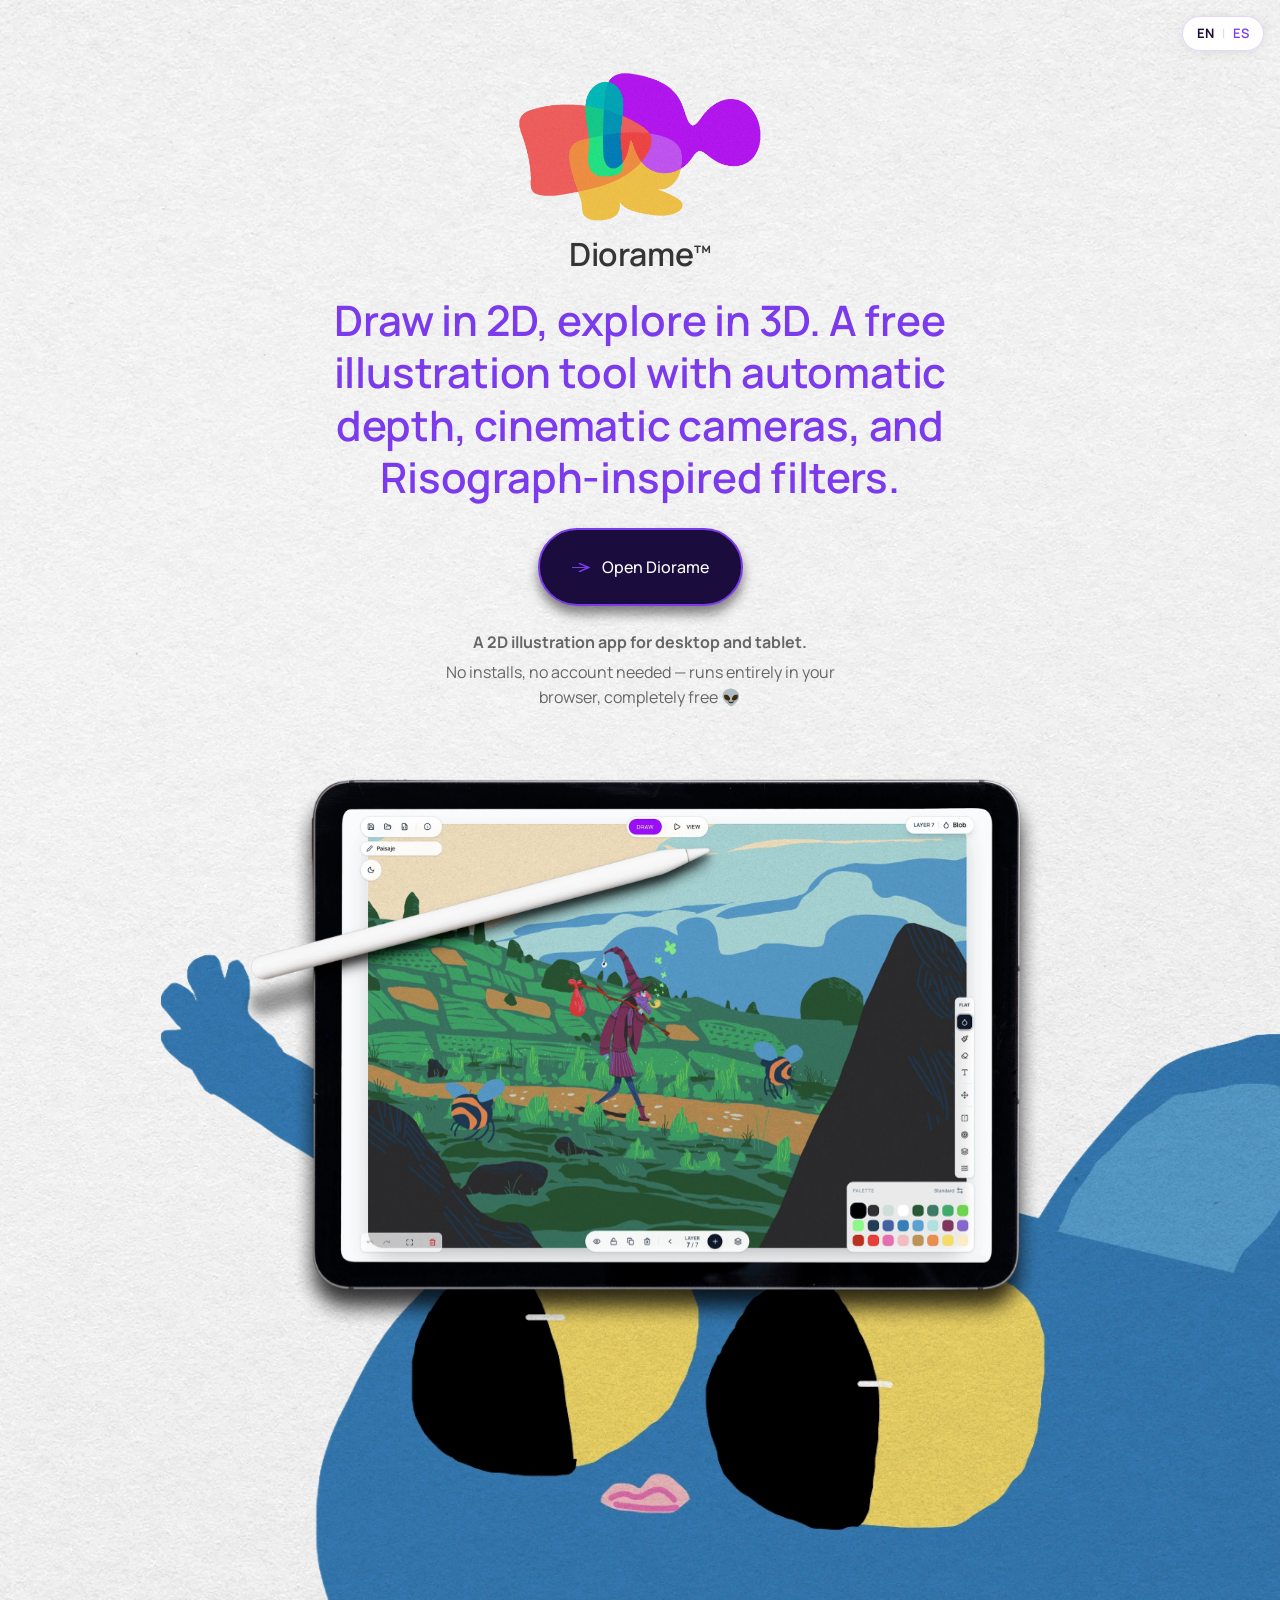
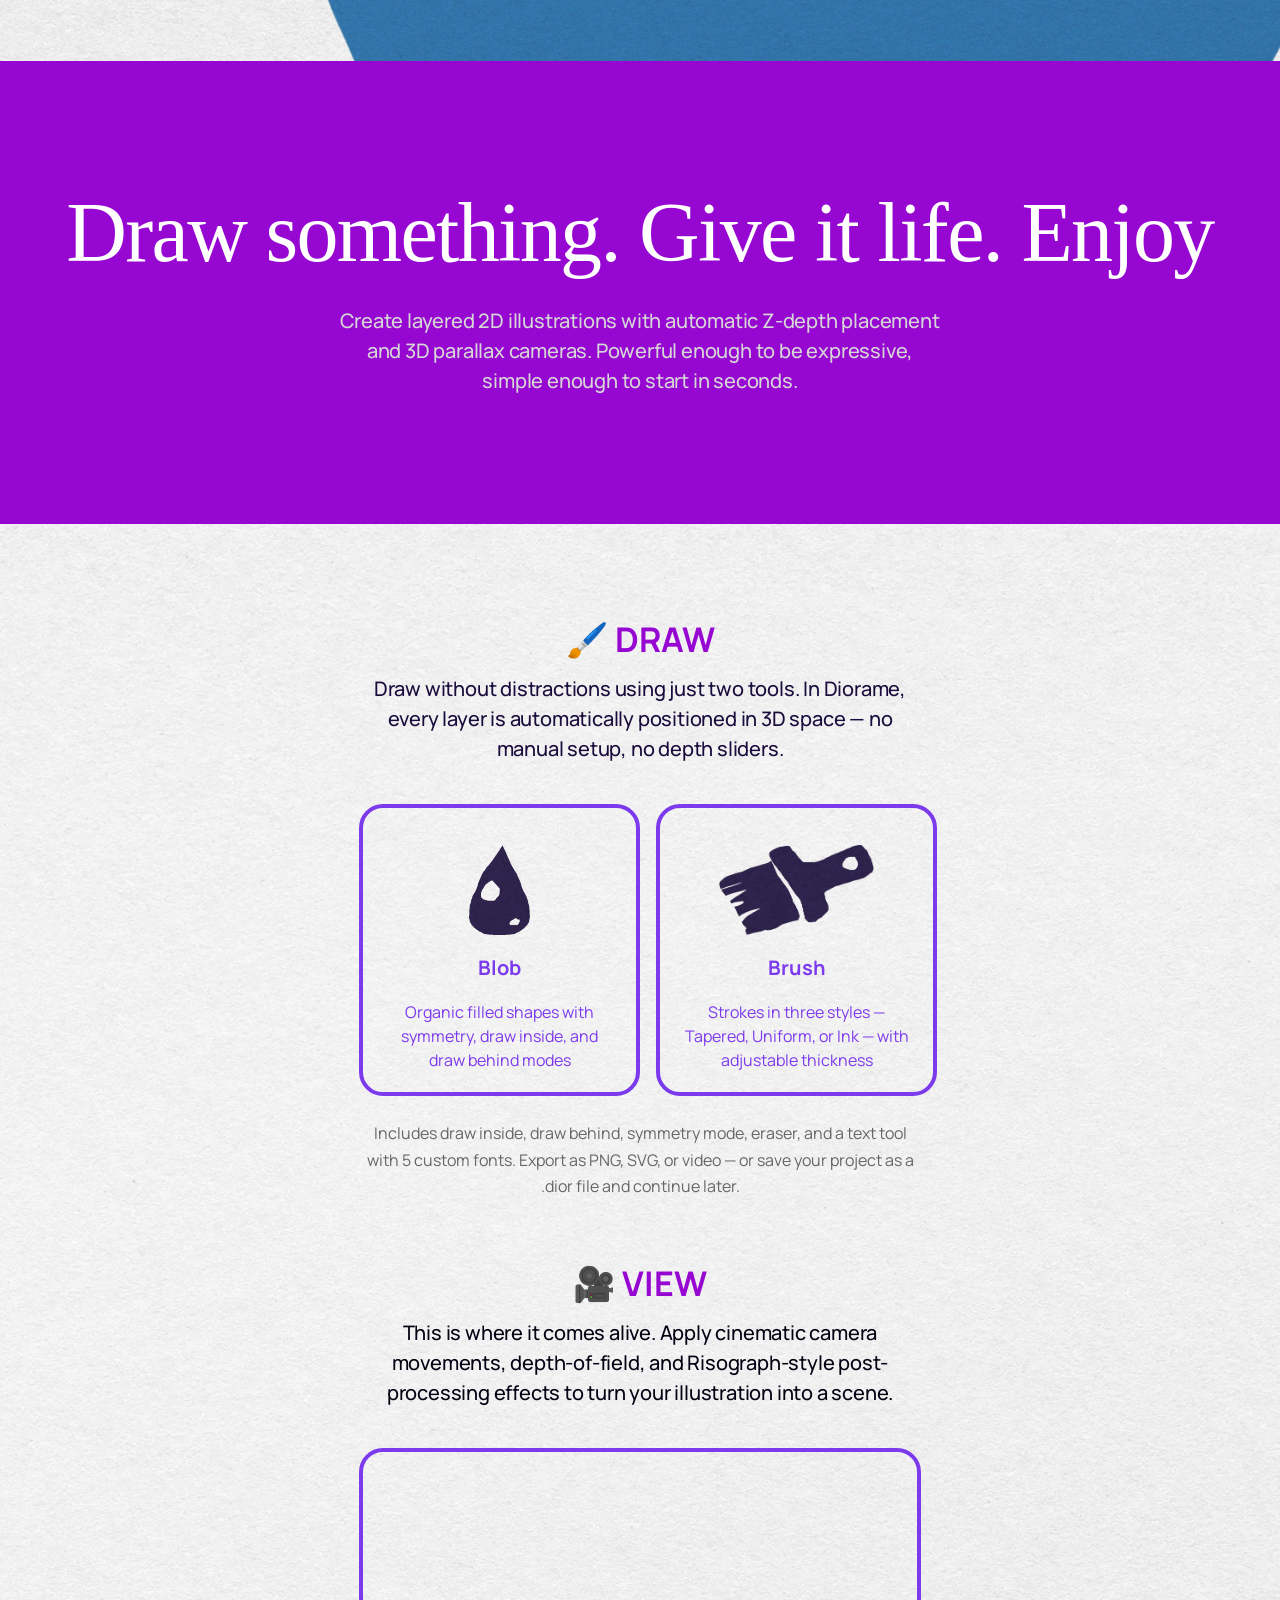
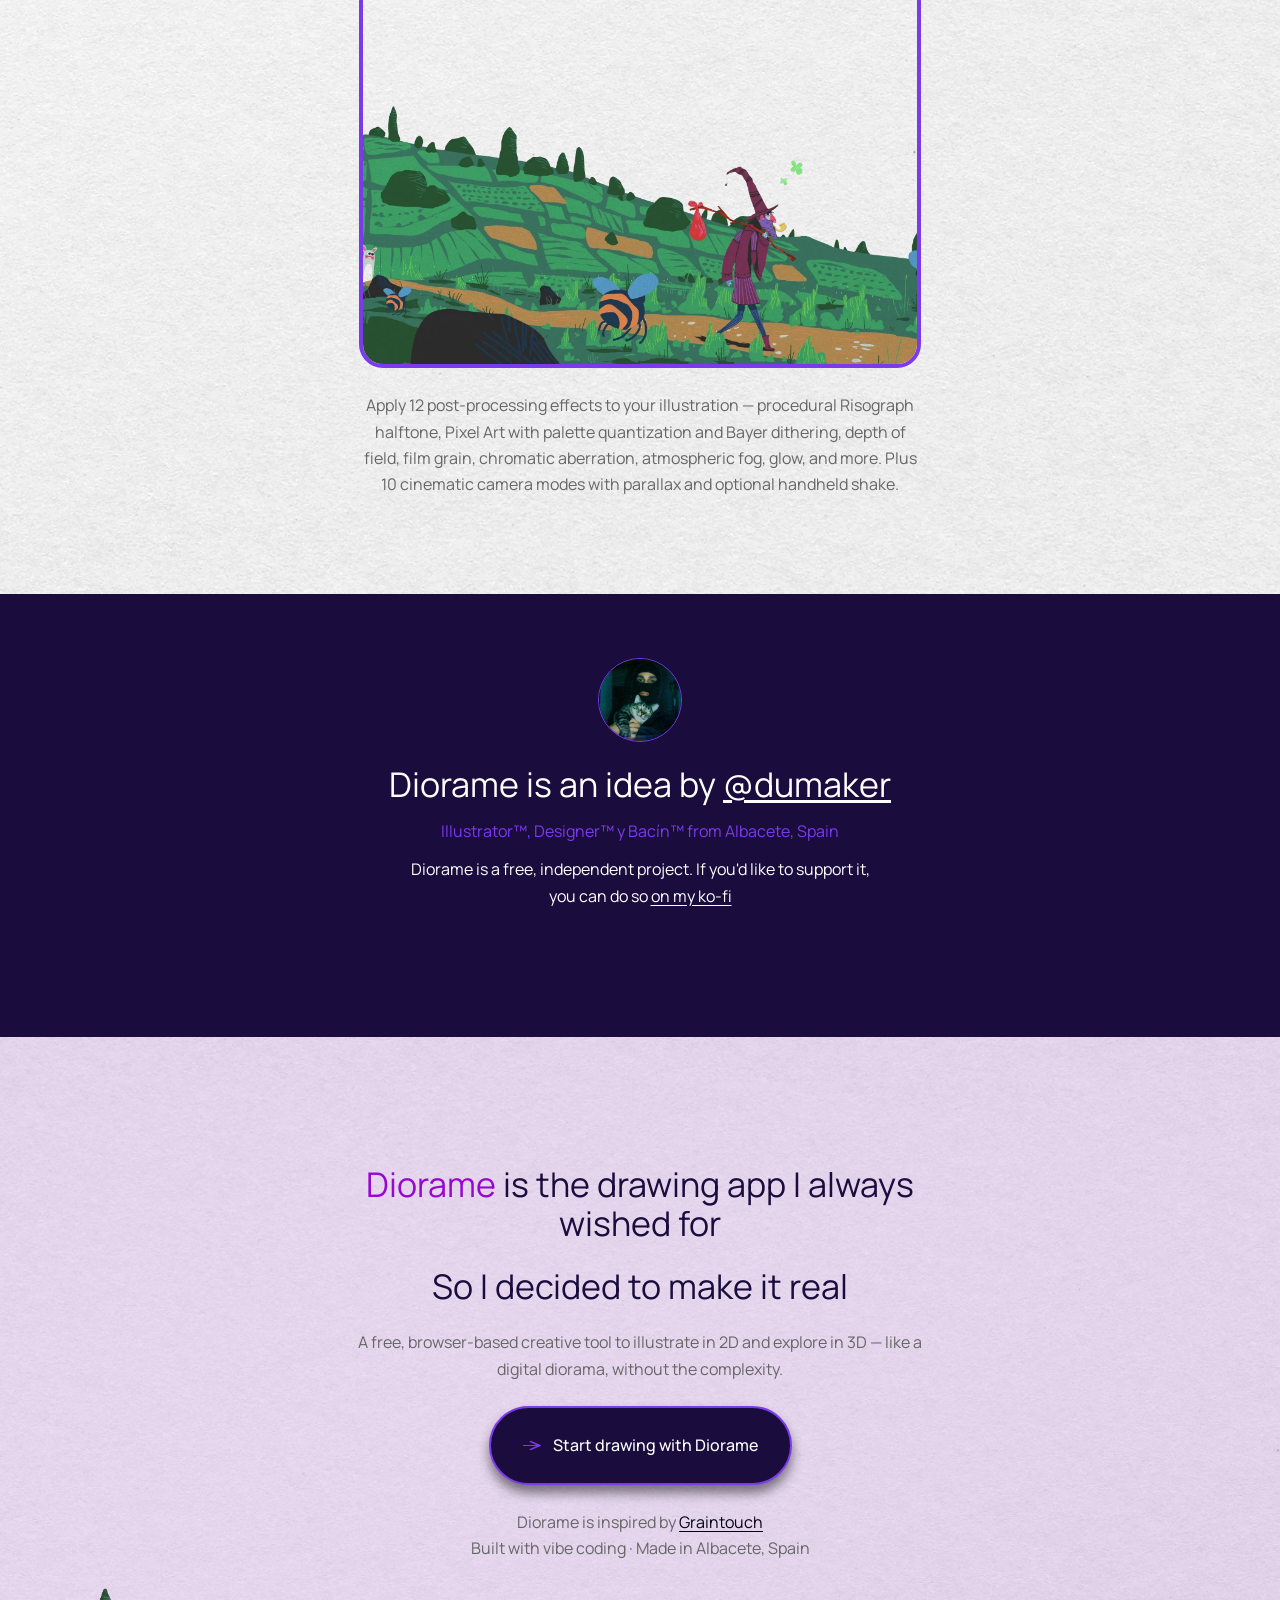
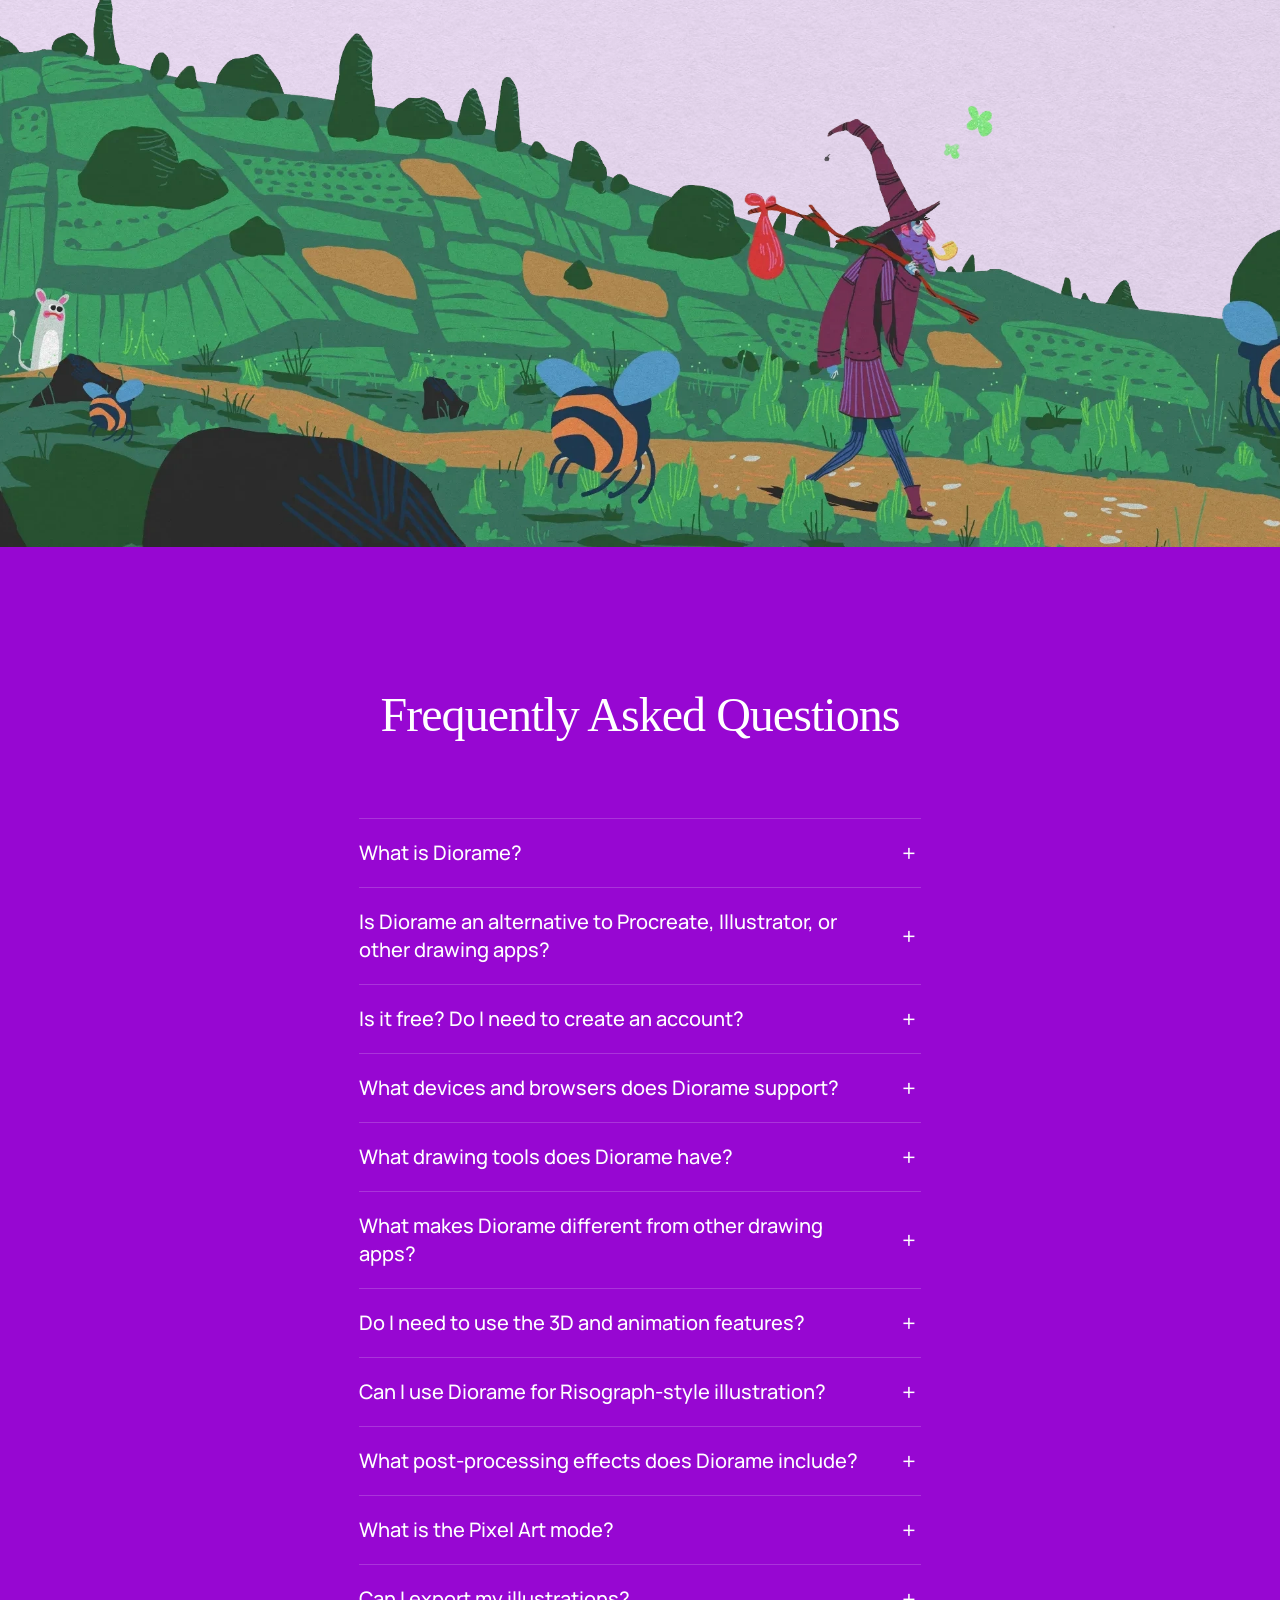
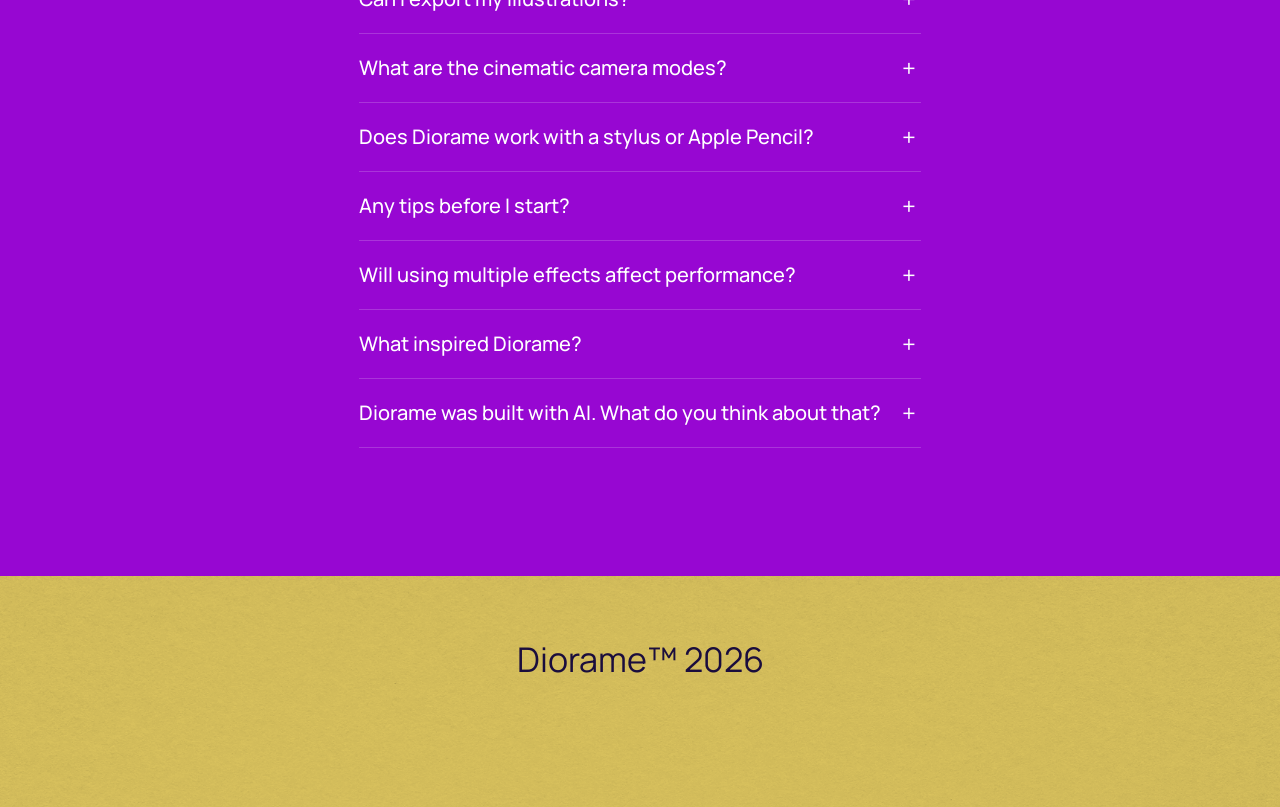
==== commit d9df6f27: "refactor: single branch deployment with path routing" ====
--- a/index.html
+++ b/index.html
@@ -29,9 +29,7 @@
     (function () {
       var saved = localStorage.getItem('diorame-lang');
       var lang = saved || (navigator.language || navigator.userLanguage || 'en');
-      var target = lang.toLowerCase().startsWith('es')
-        ? 'https://es.diorame.com'
-        : 'https://en.diorame.com';
+      var target = lang.toLowerCase().startsWith('es') ? '/es/' : '/en/';
       window.location.replace(target);
     })();
   </script>
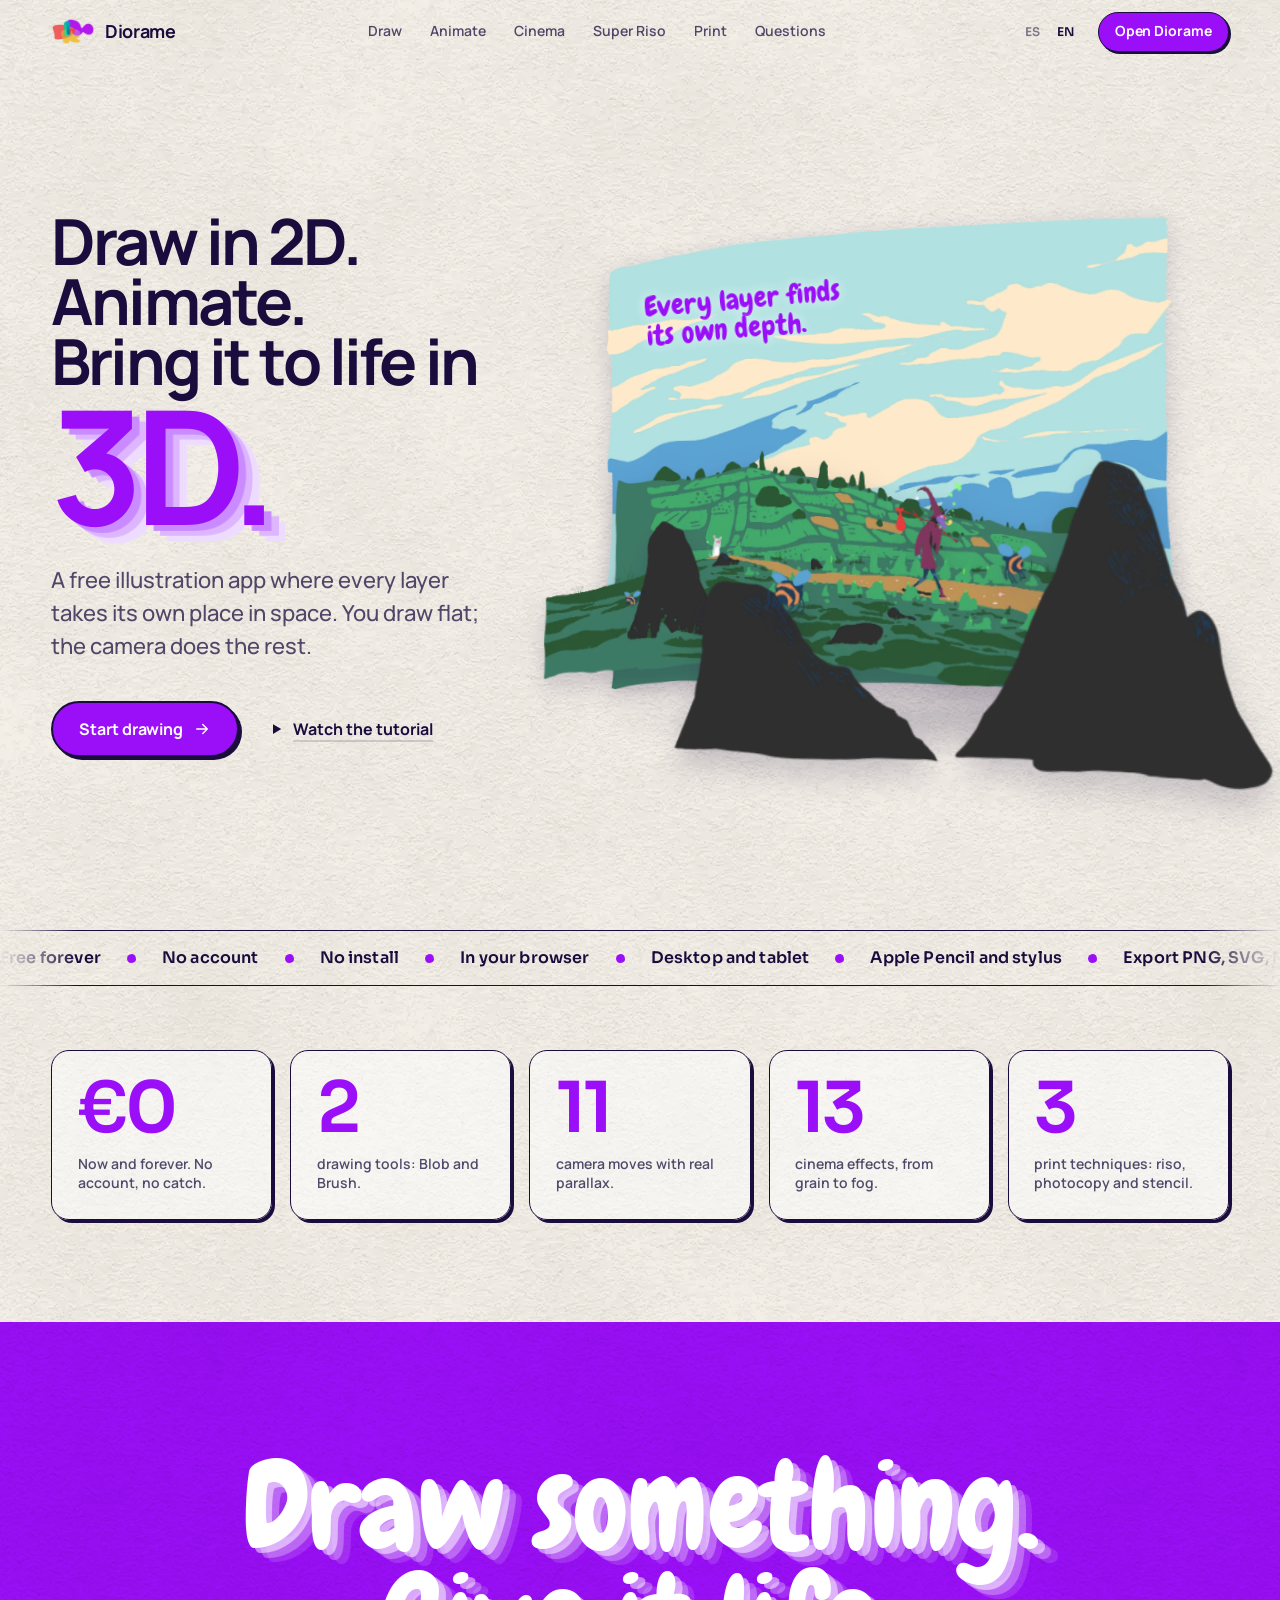
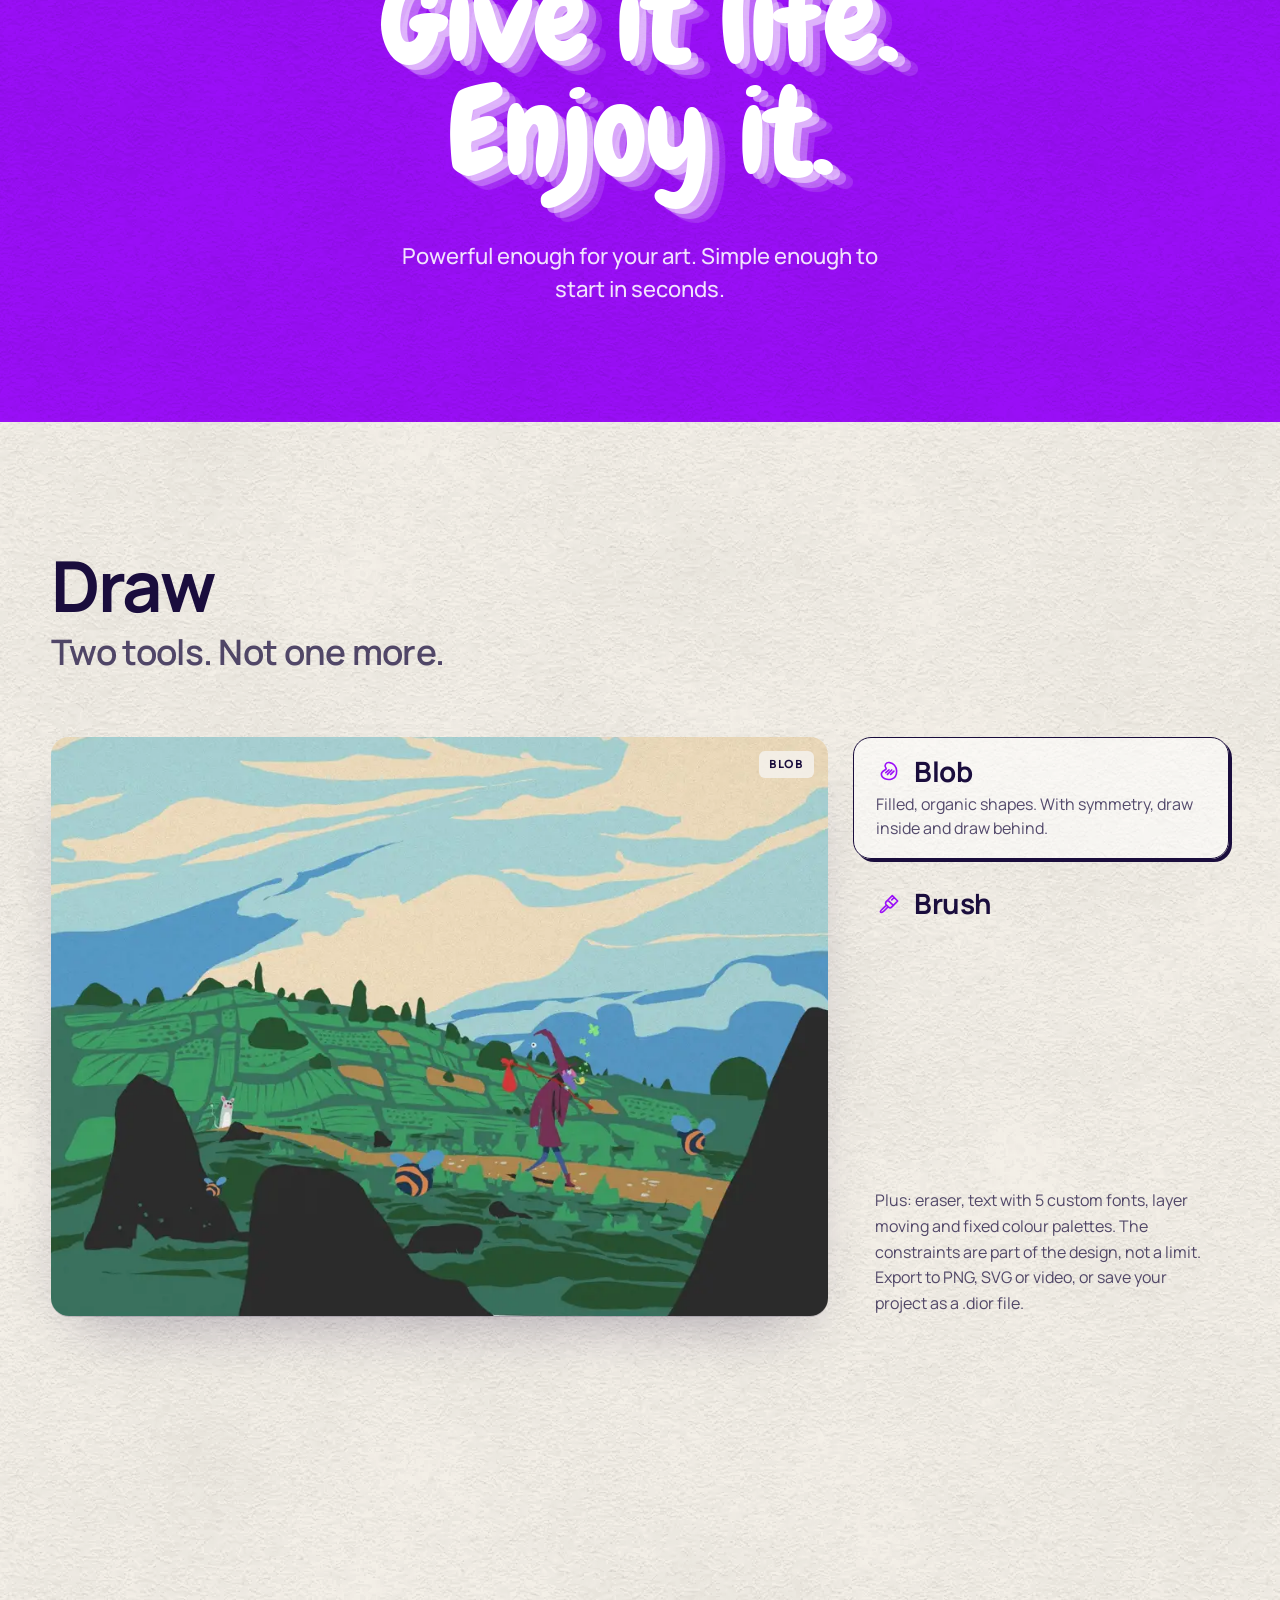
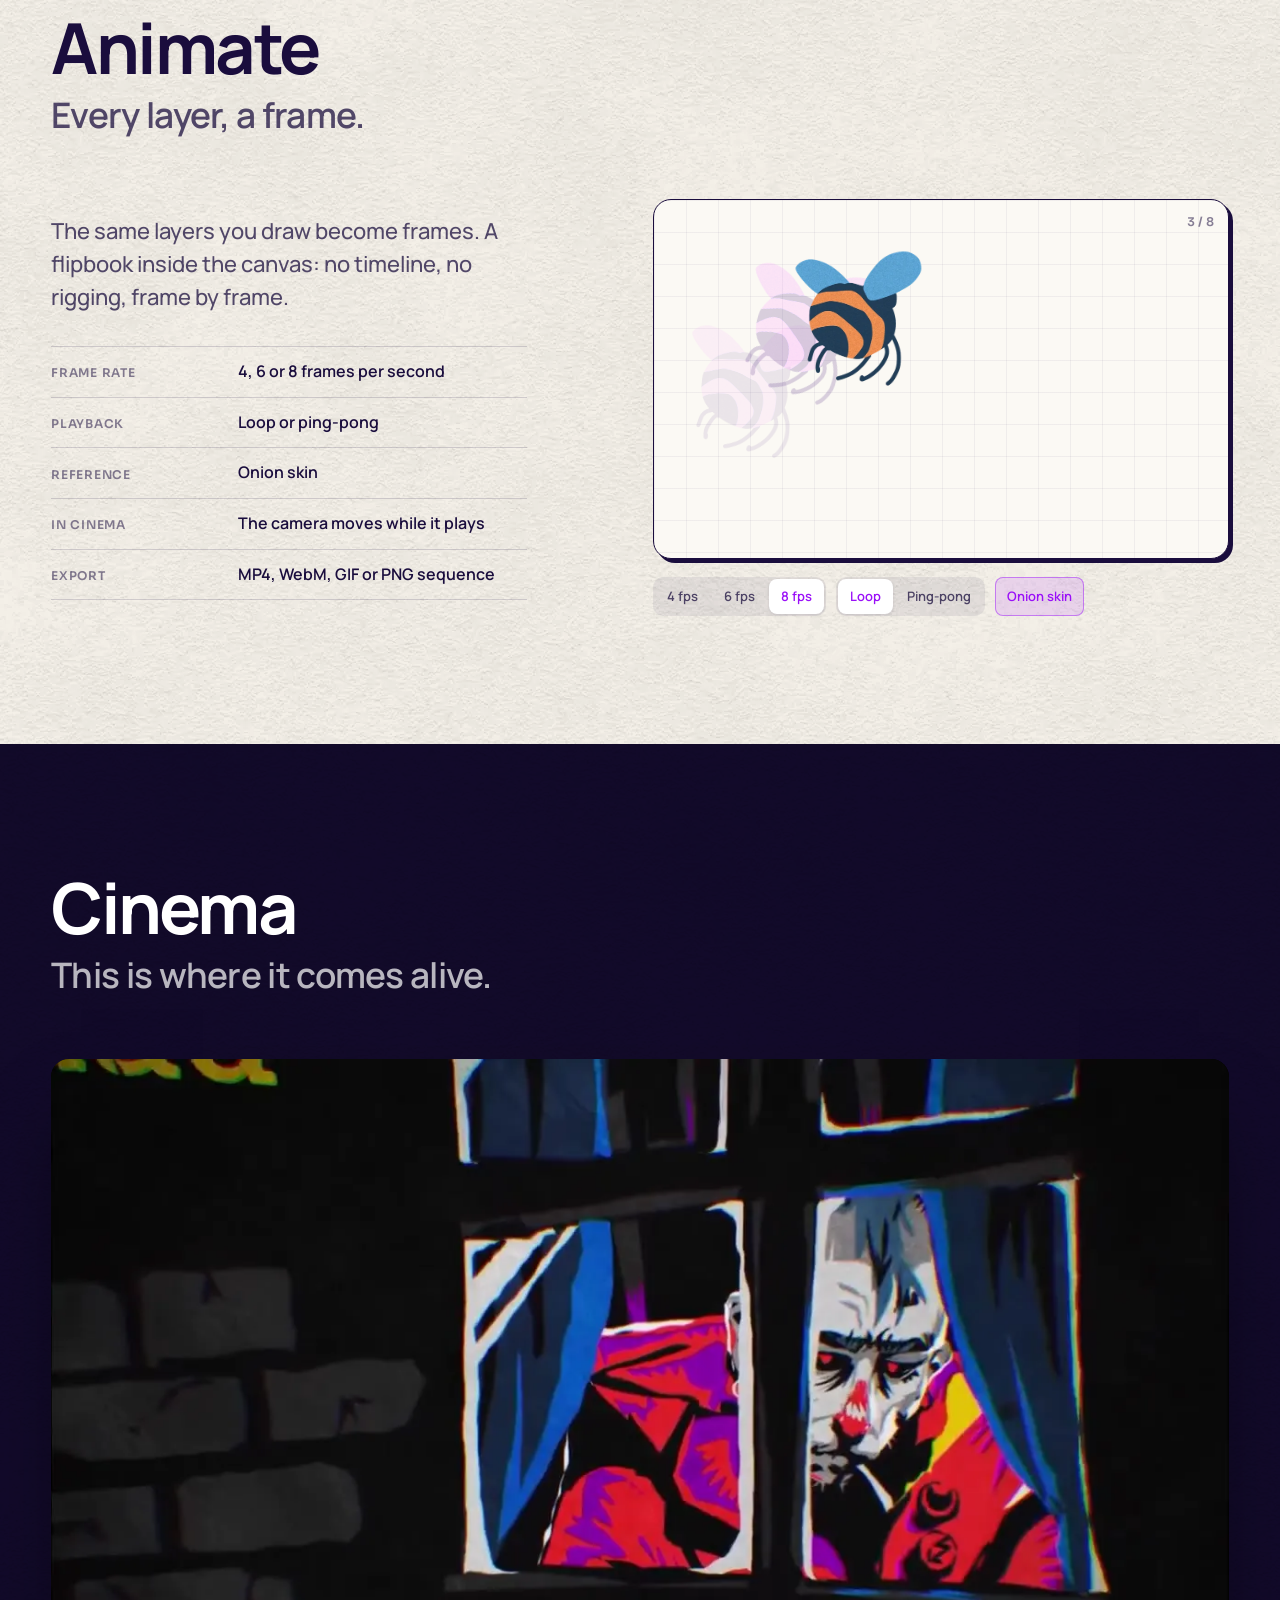
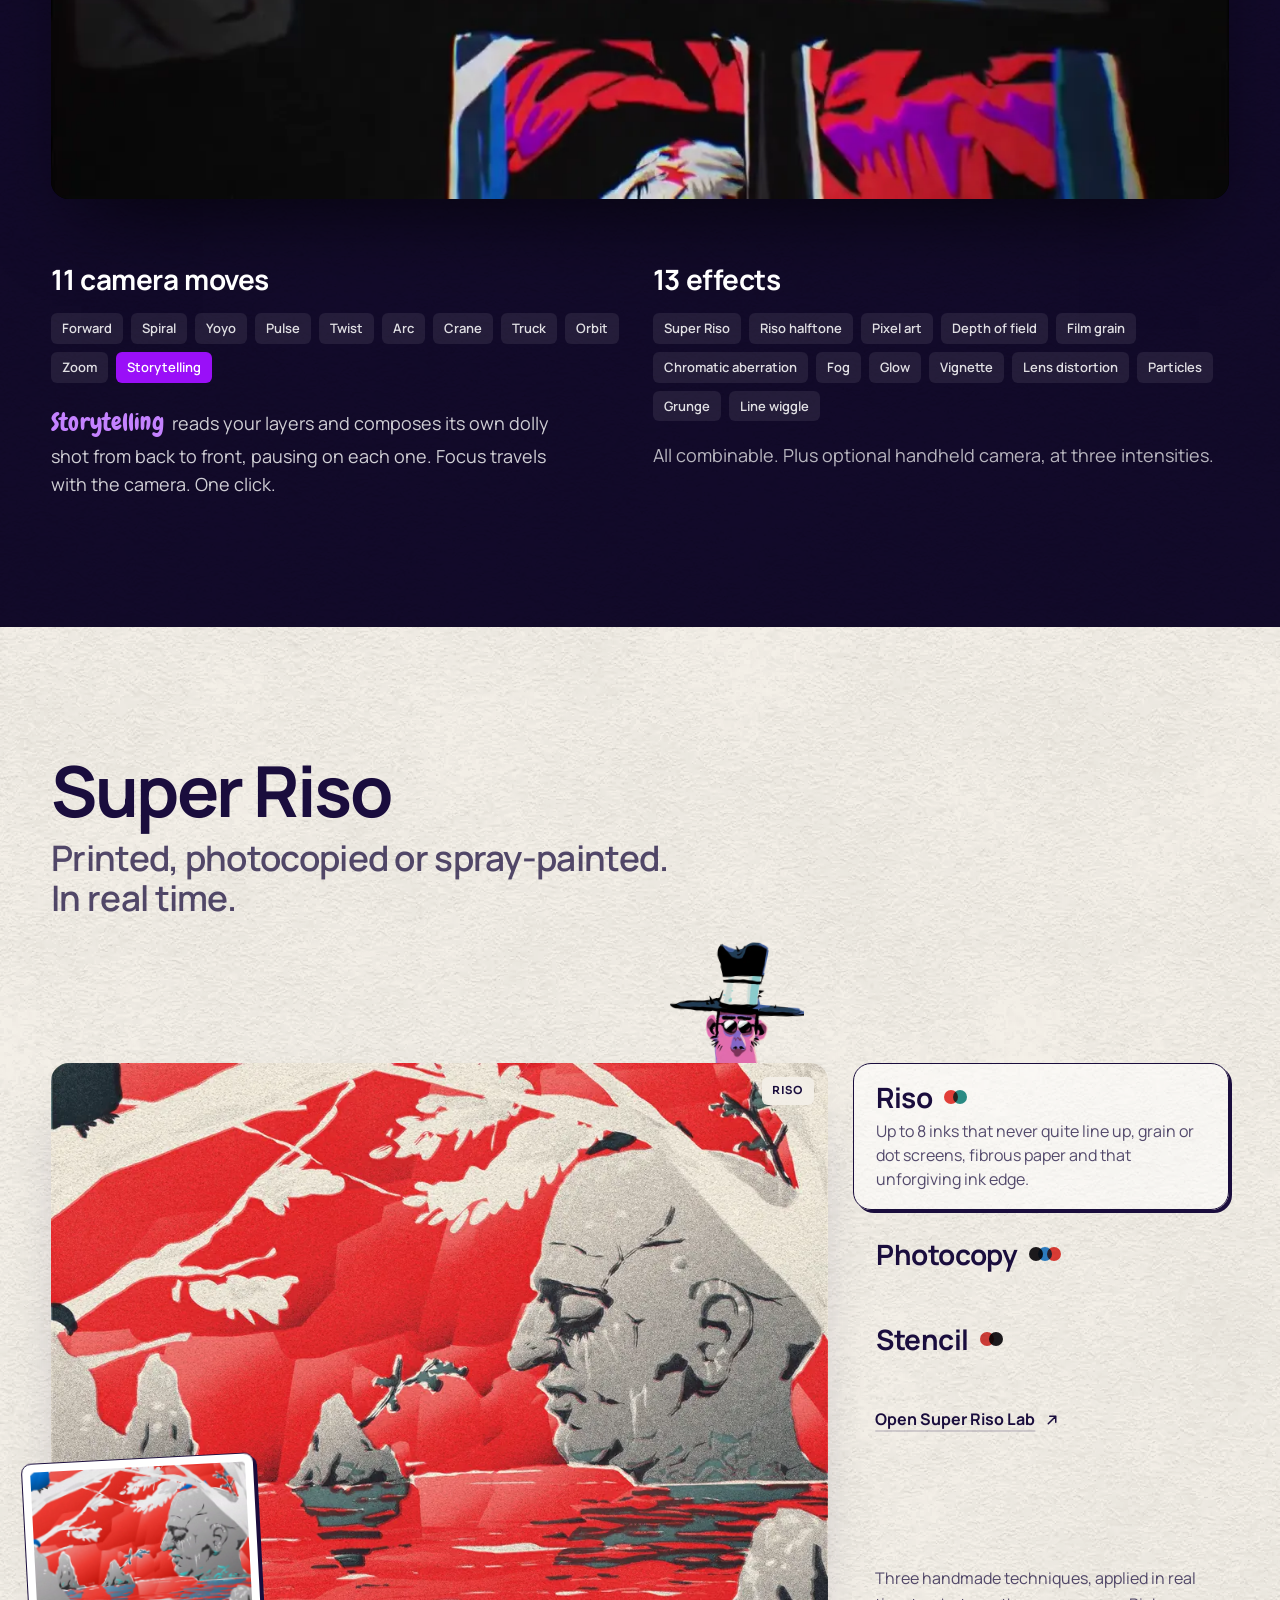
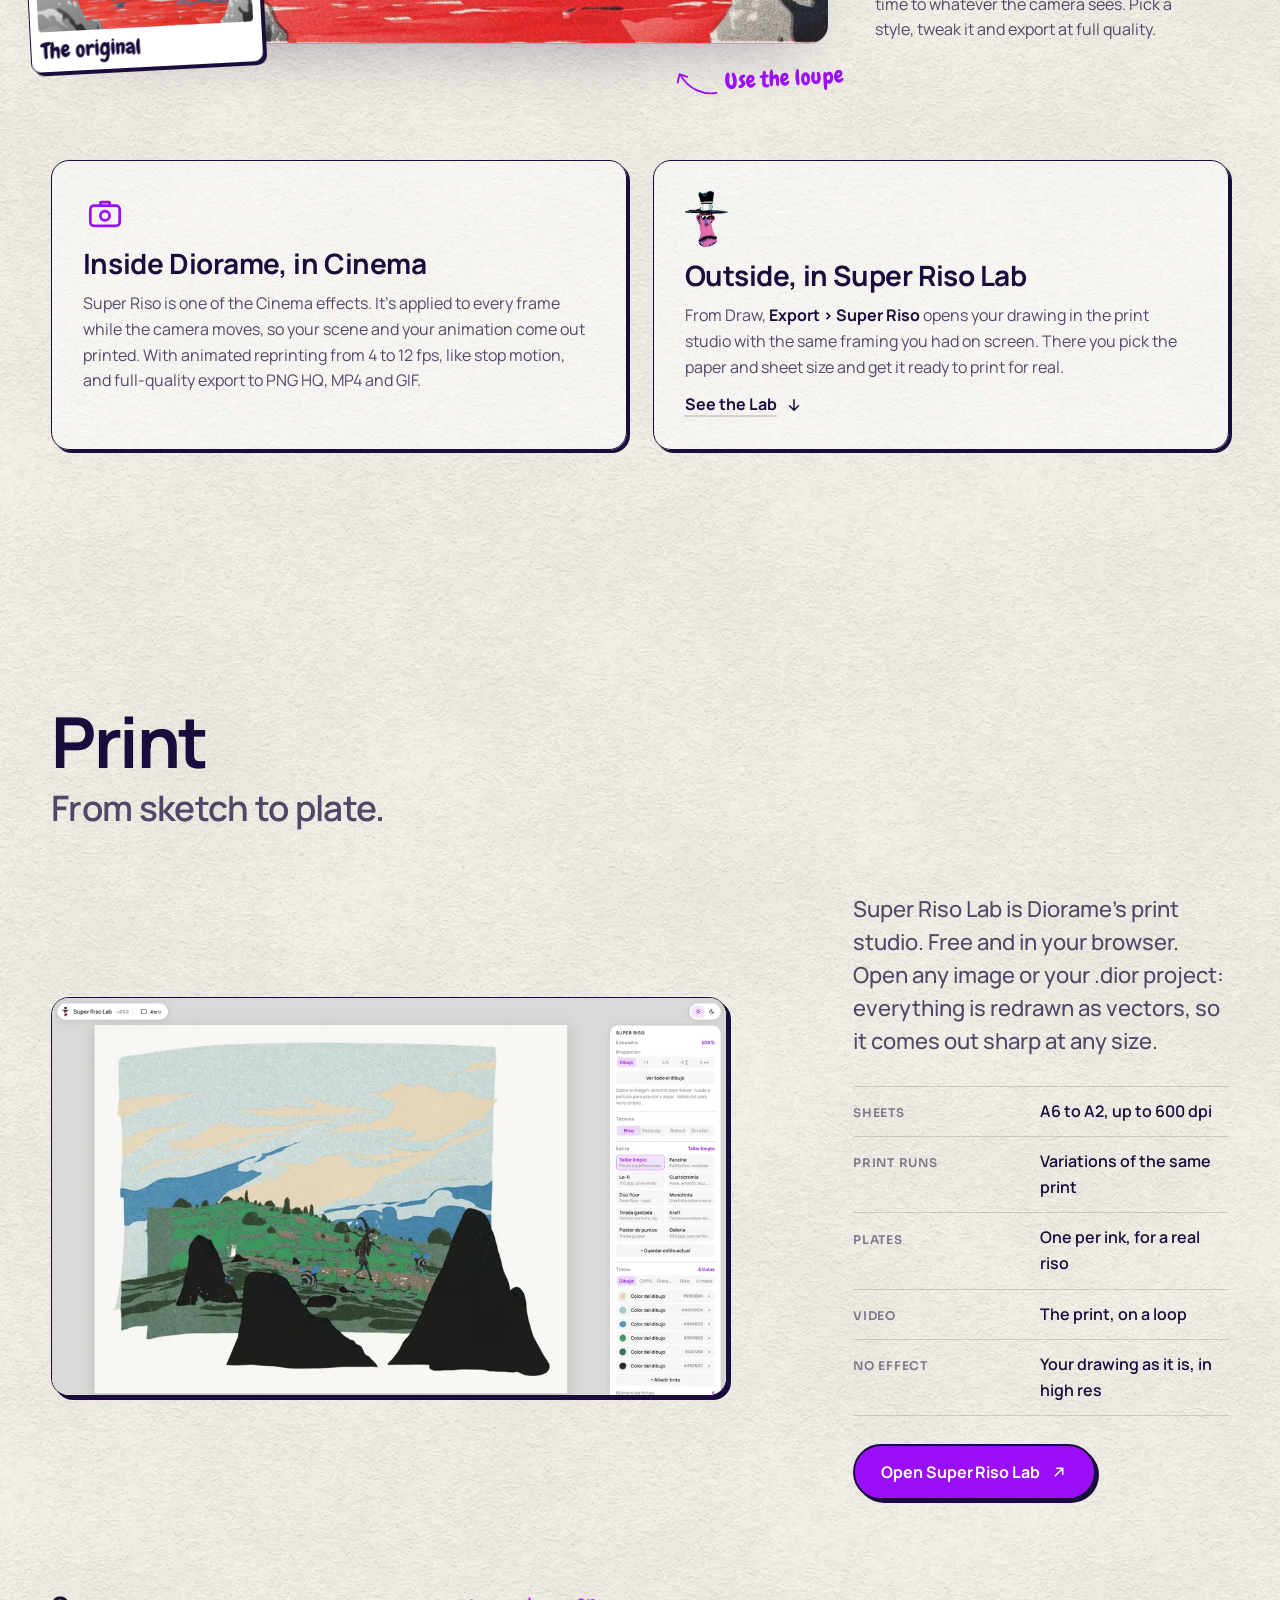
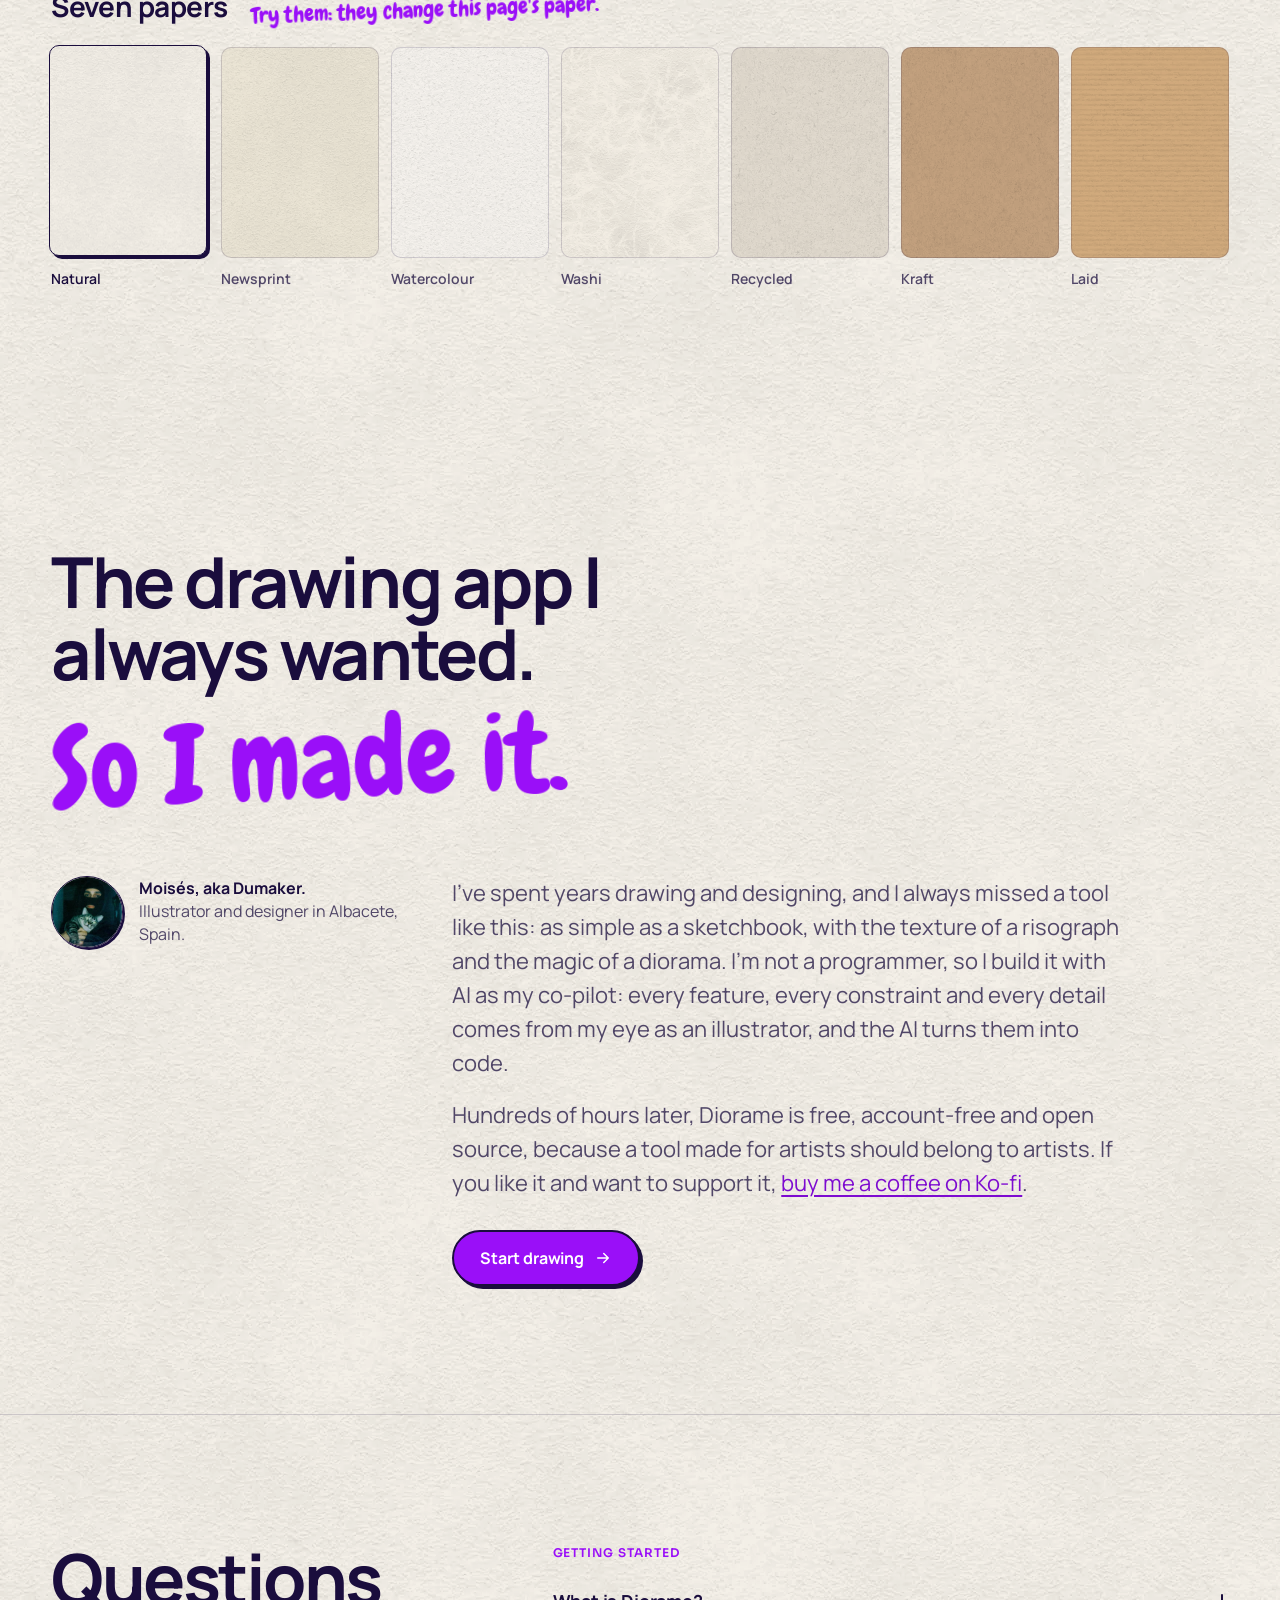
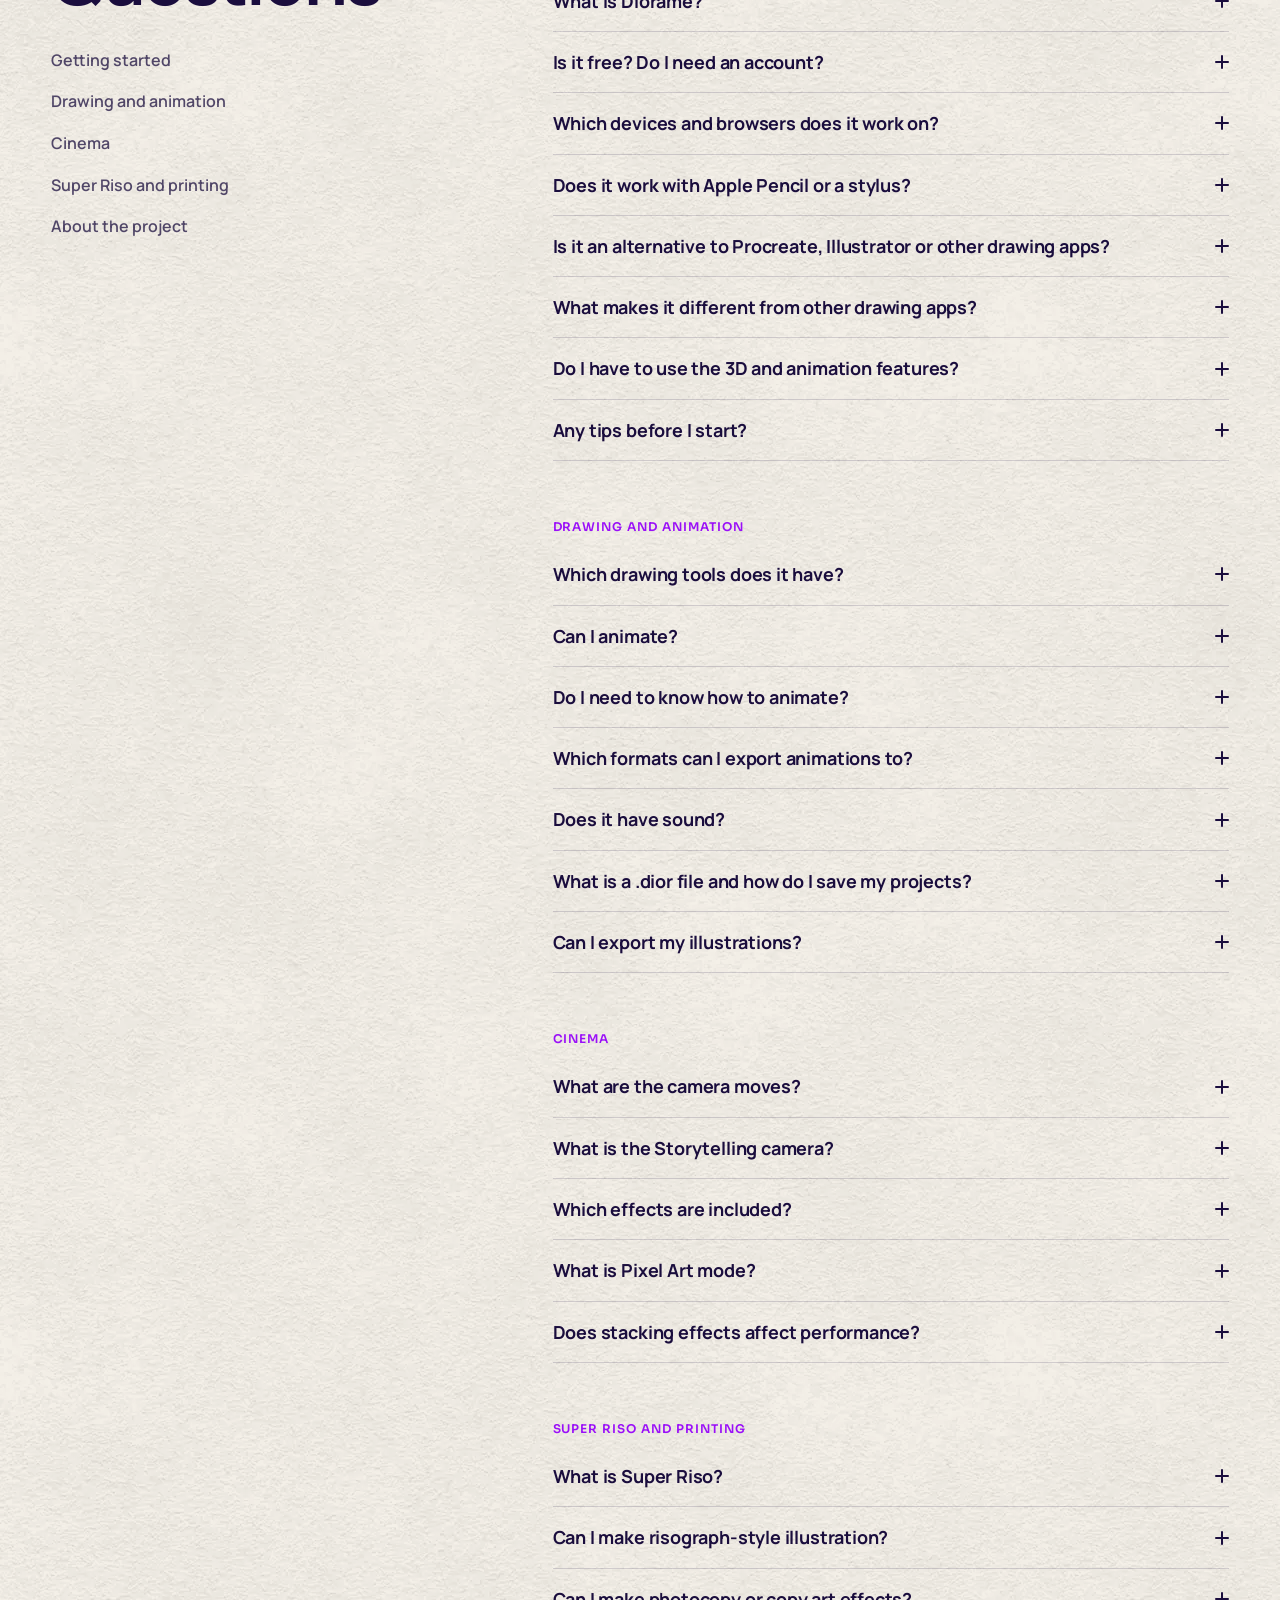
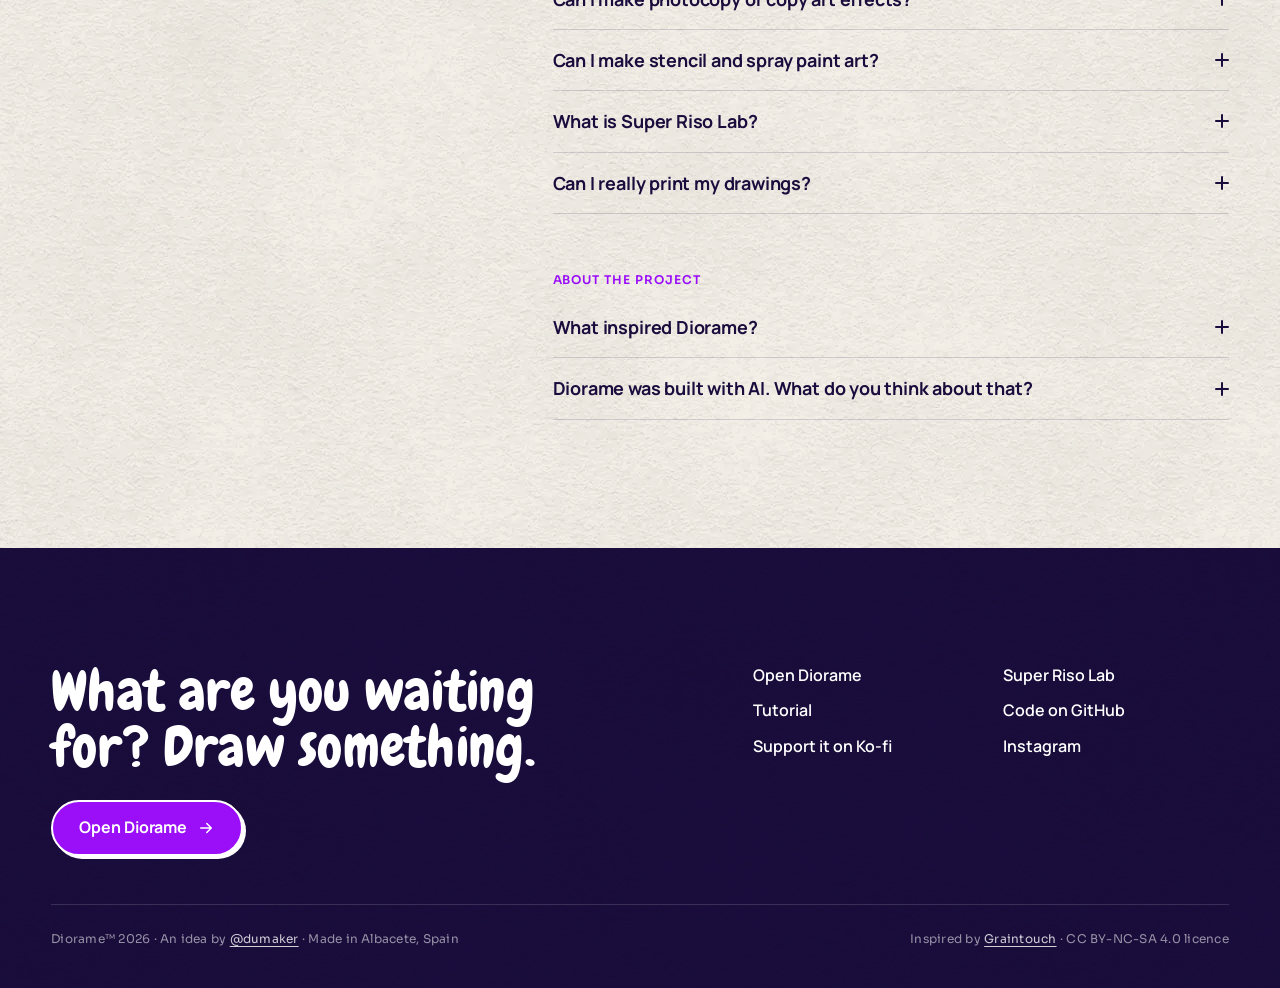
==== commit 487f0a83: "feat: landing redesign (ES/EN), shared site.css/site.js, self-hosted fonts Co-Authored-By: Claude So" ====
--- a/index.html
+++ b/index.html
@@ -5,7 +5,7 @@
   <meta name="viewport" content="width=device-width, initial-scale=1">
   <meta name="robots" content="noindex">
   <title>Diorame</title>
-  <link rel="icon" type="image/png" href="./assets/favicon.png">
+  <link rel="icon" type="image/png" href="./assets/img/favicon.png">
   <link rel="alternate" hreflang="en" href="https://diorame.com/en/">
   <link rel="alternate" hreflang="es" href="https://diorame.com/es/">
   <link rel="alternate" hreflang="x-default" href="https://diorame.com/">
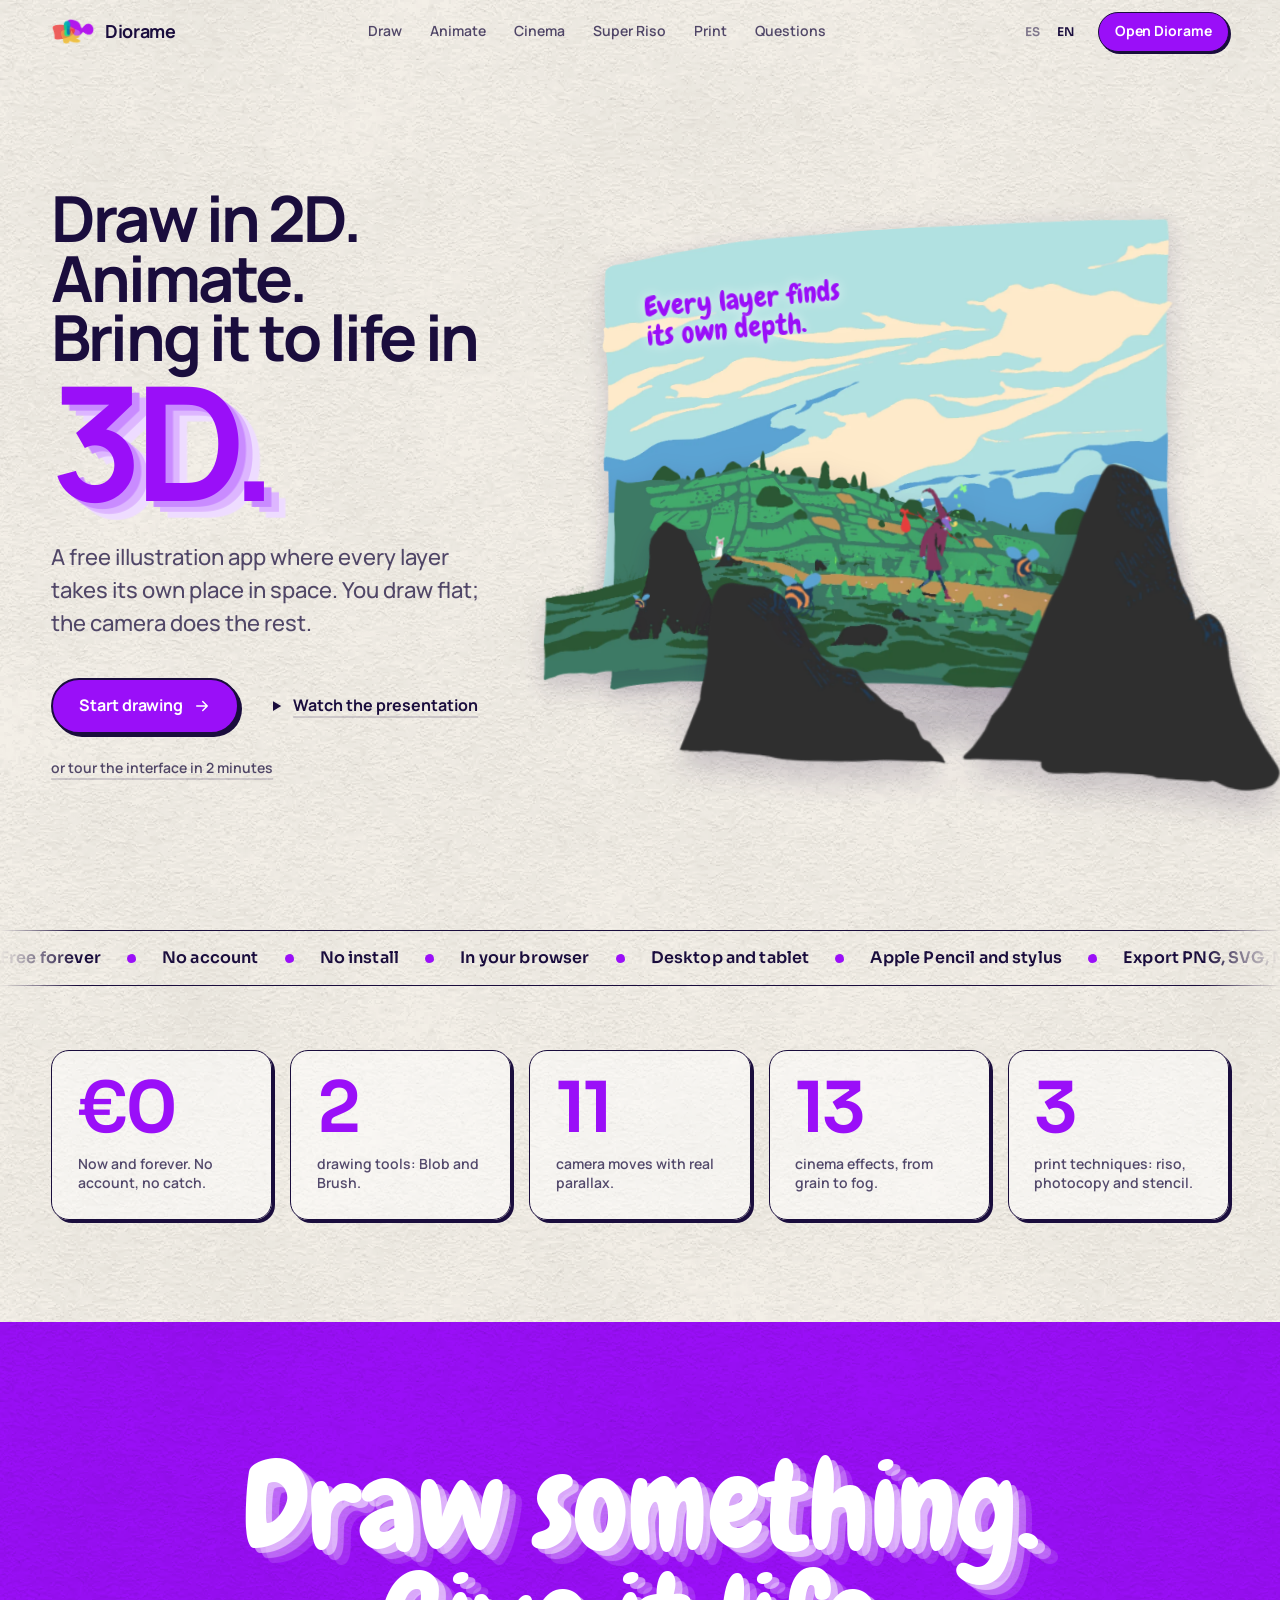
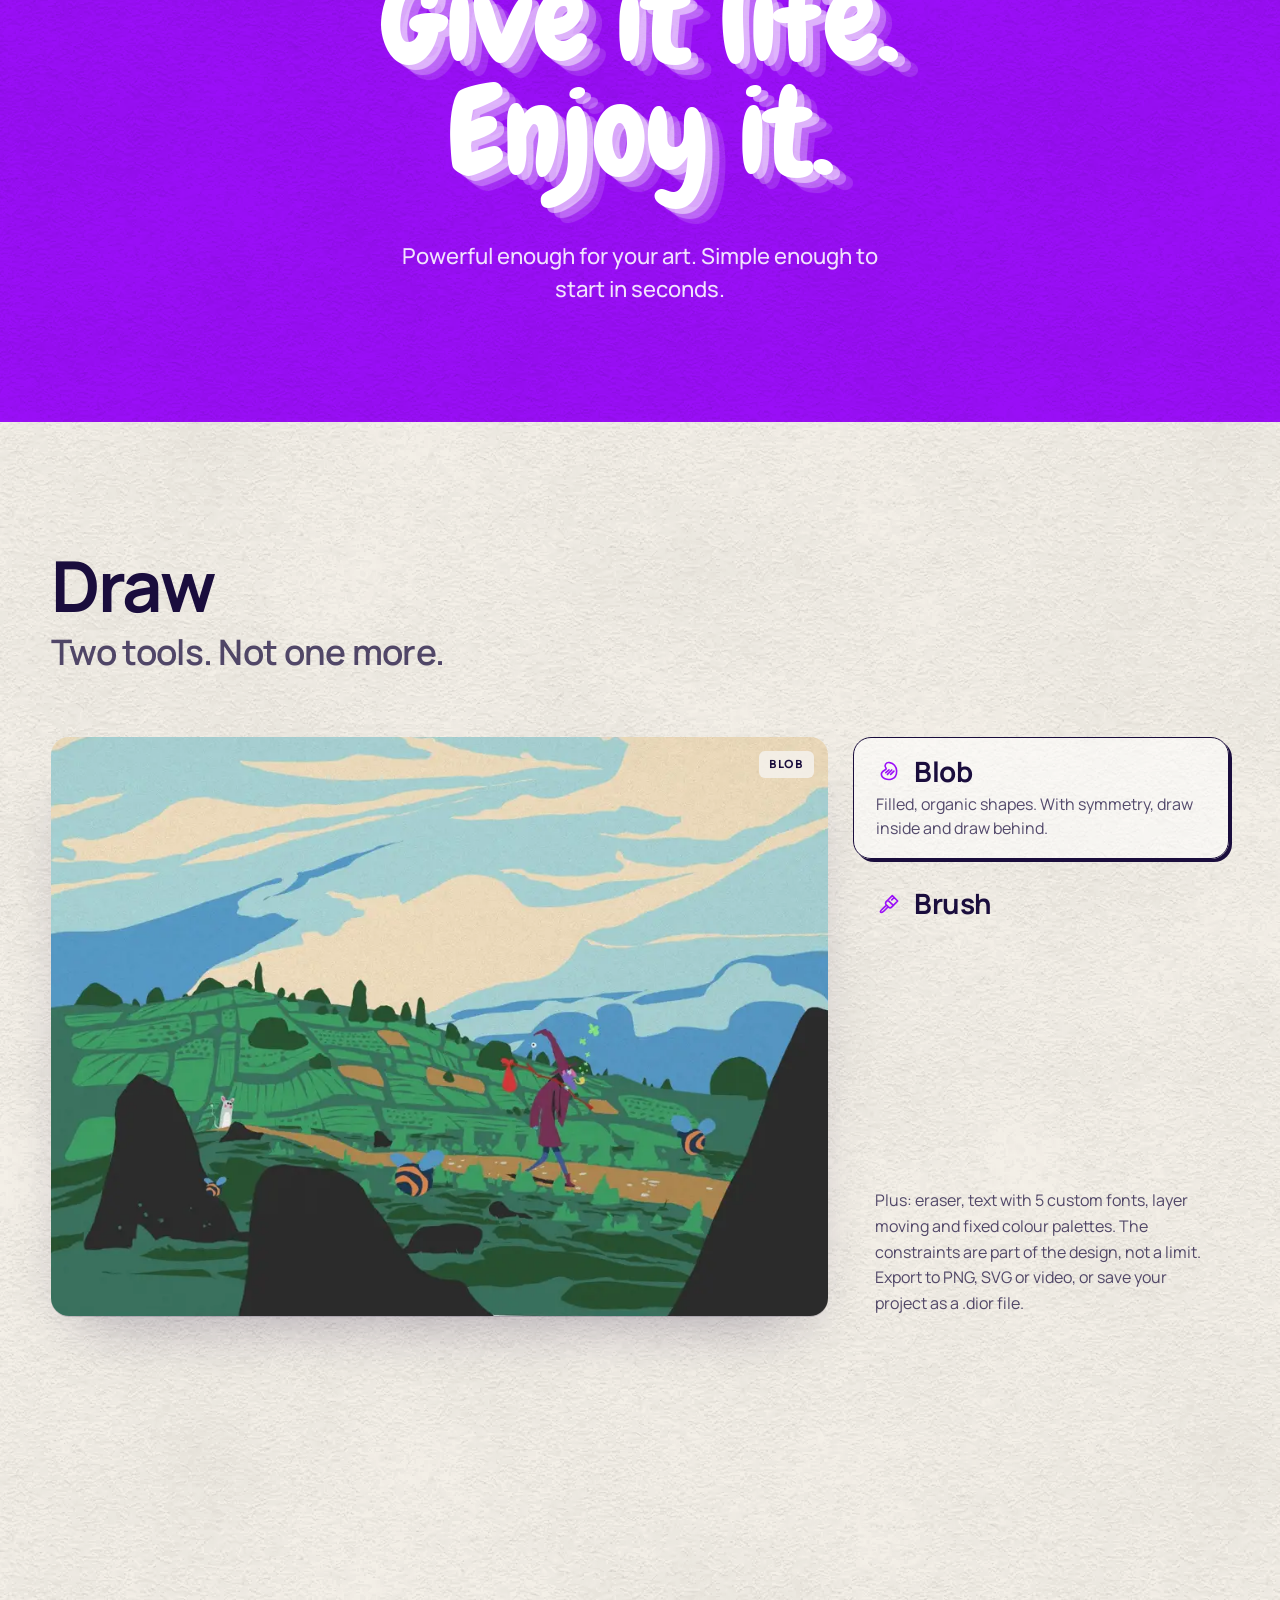
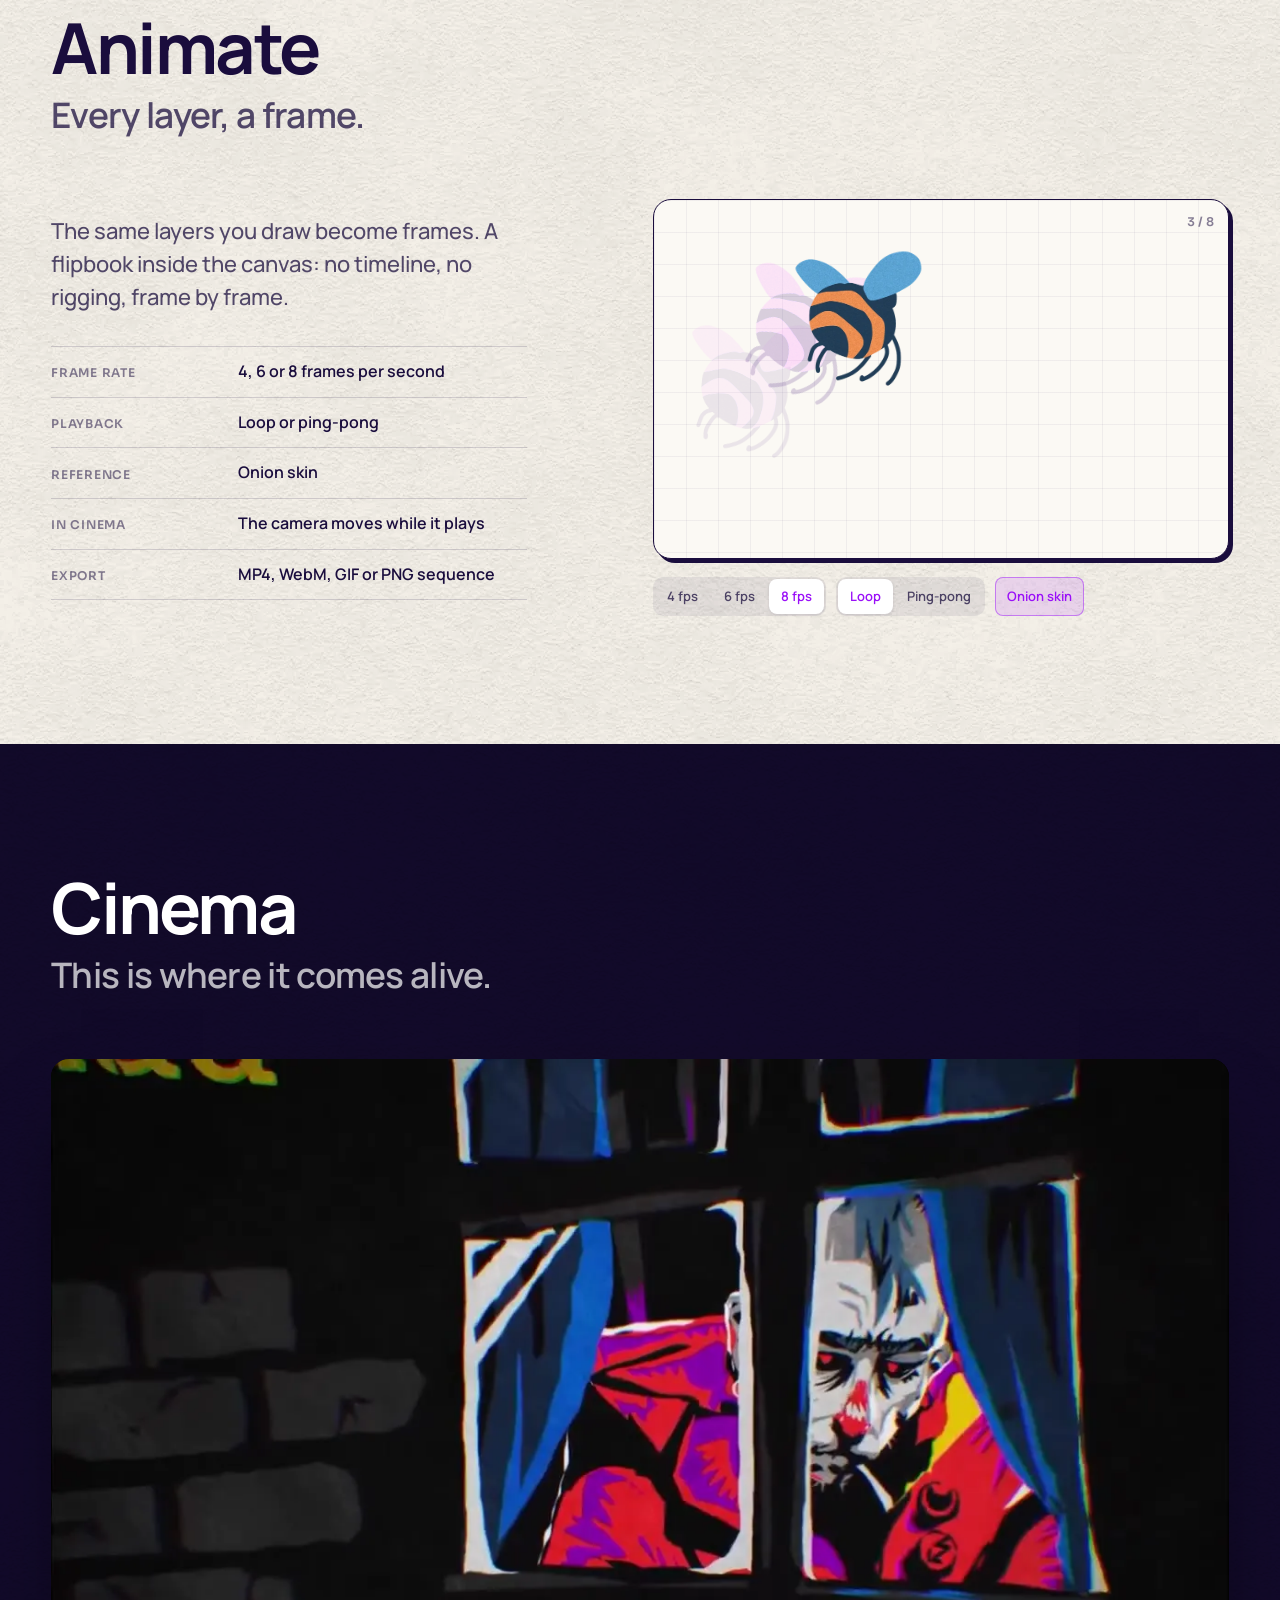
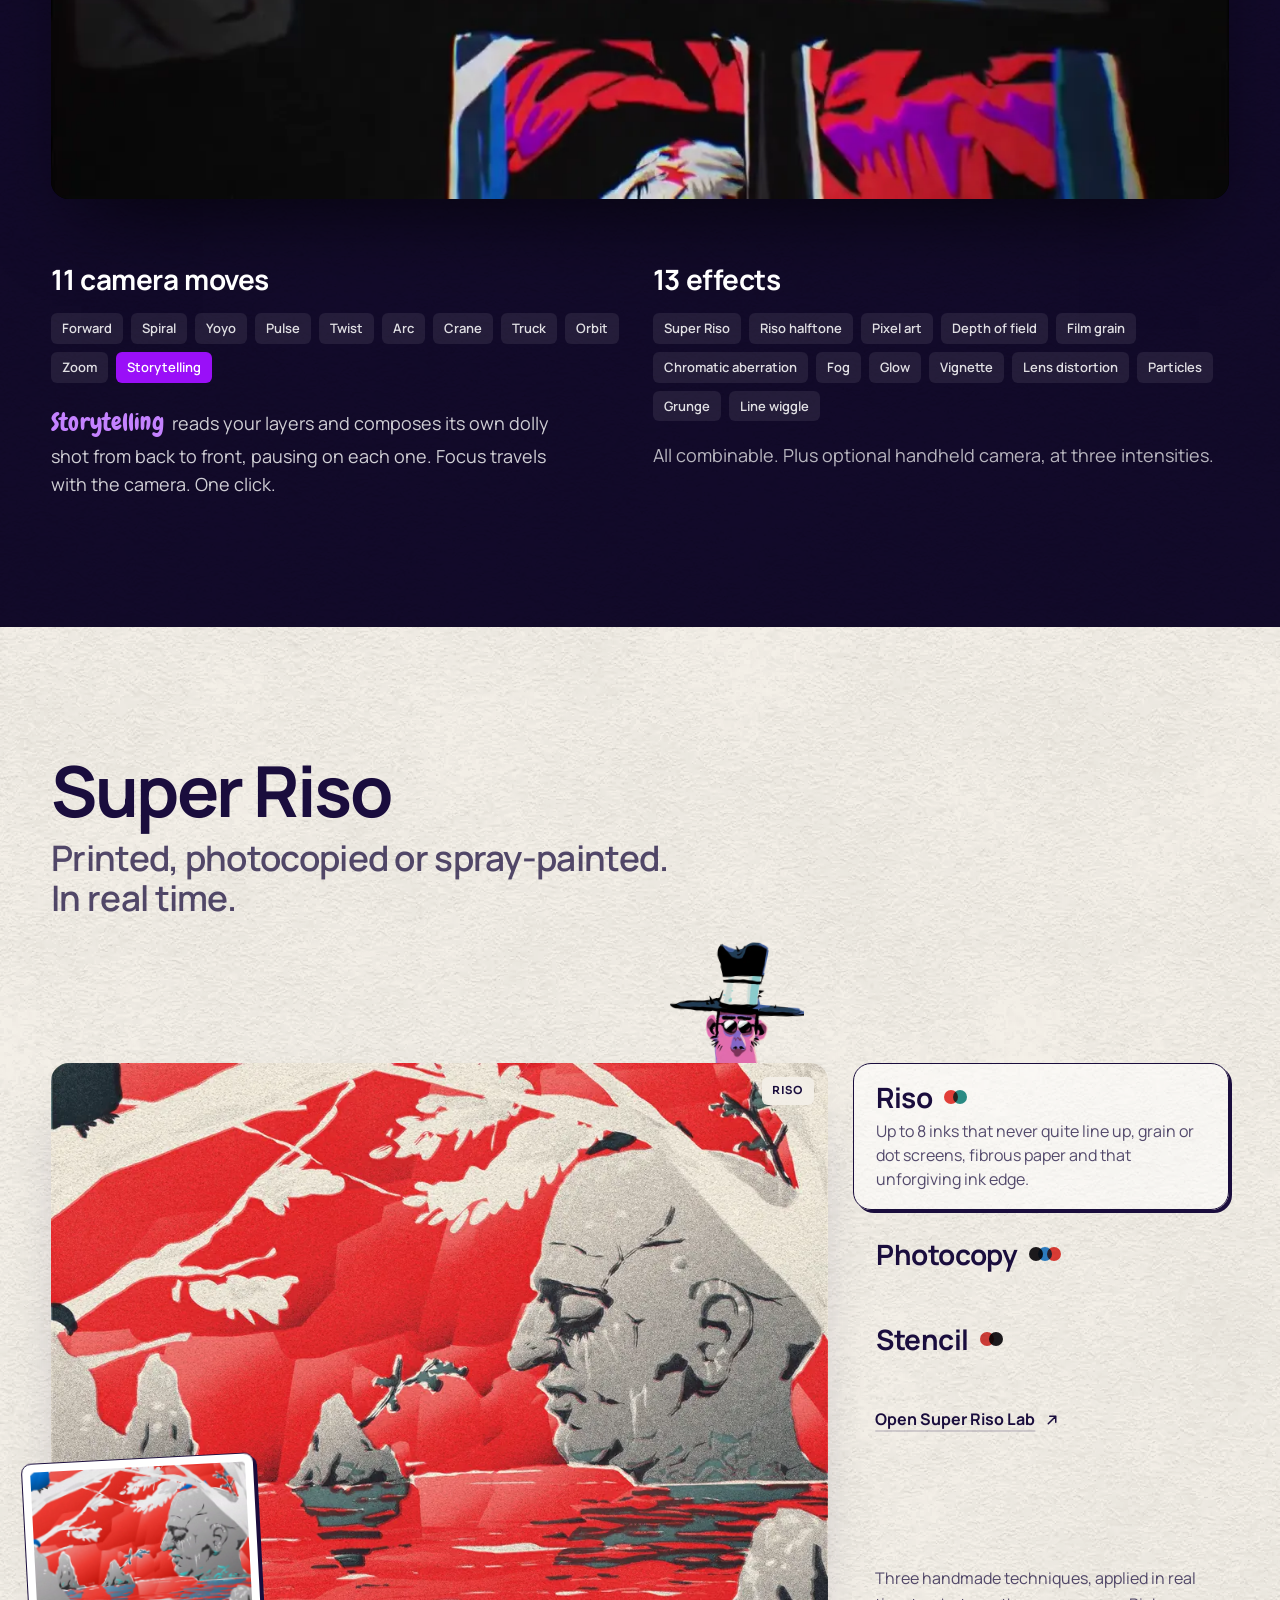
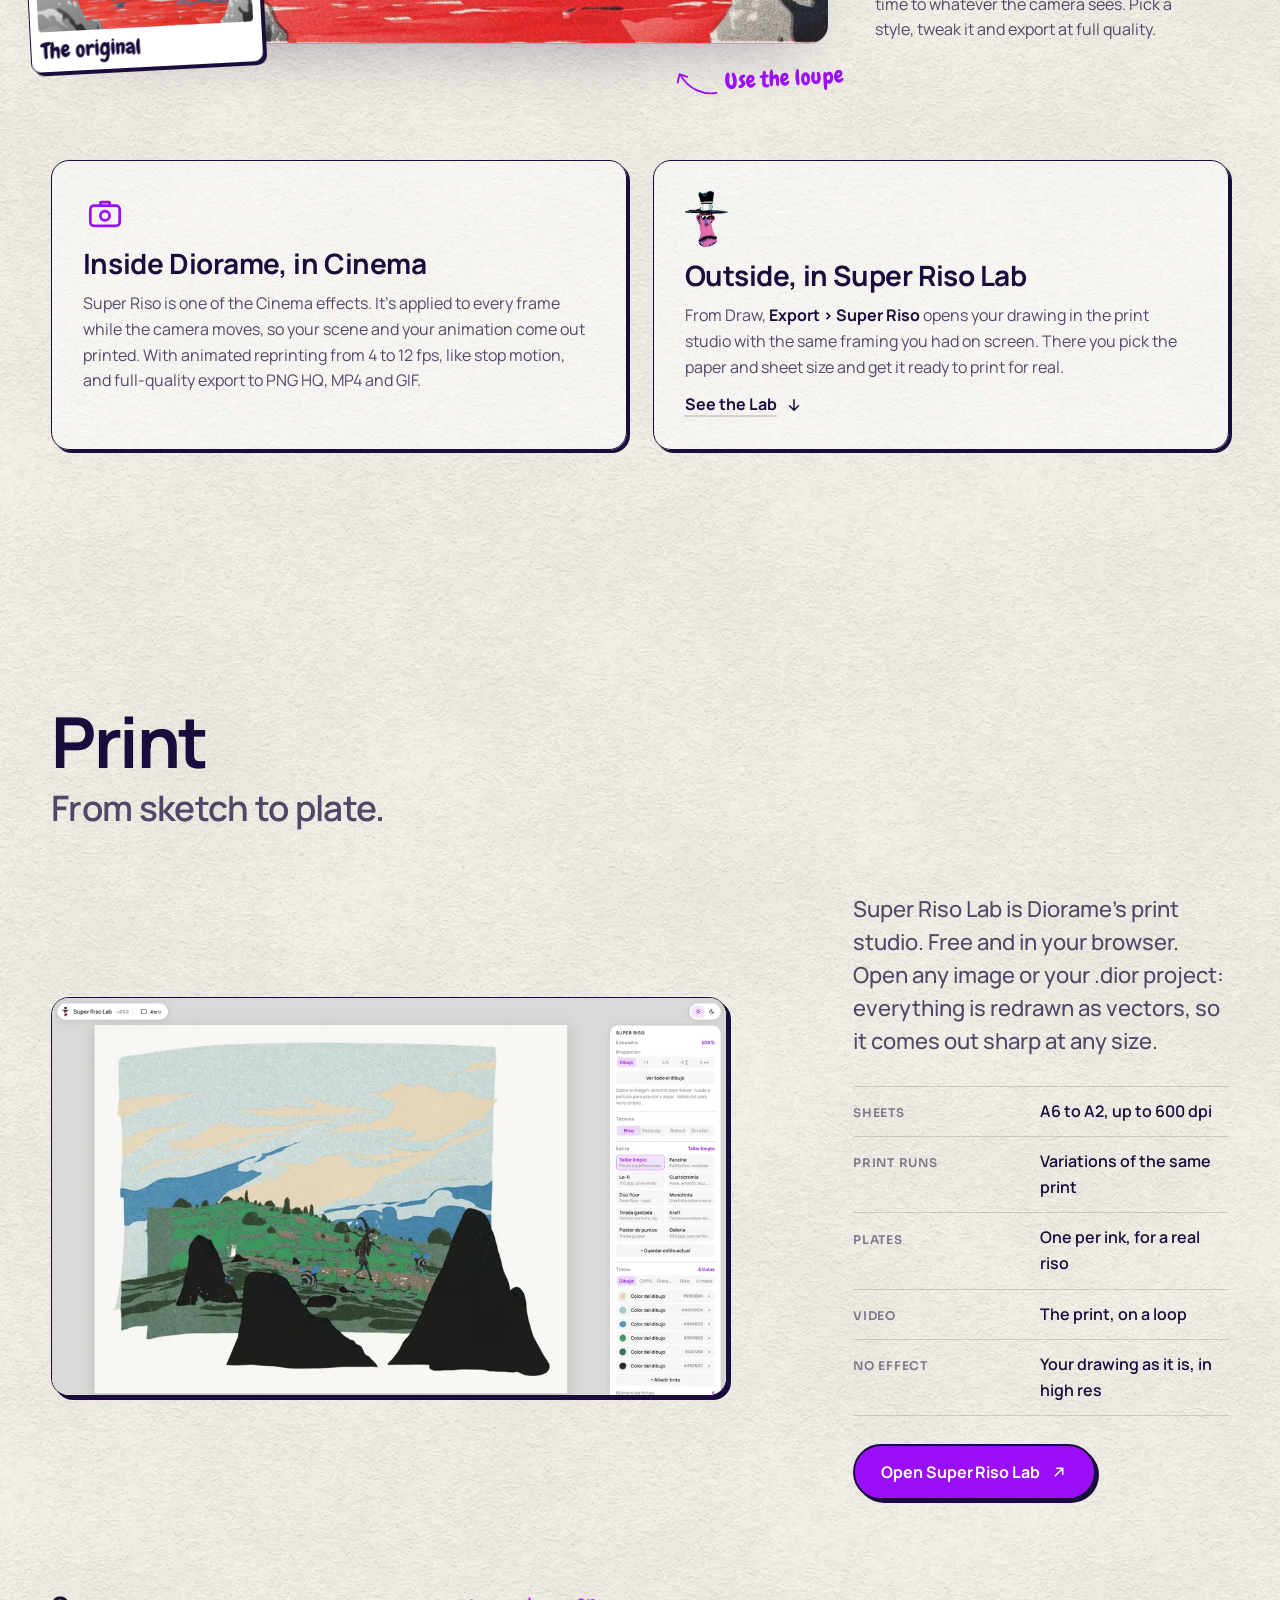
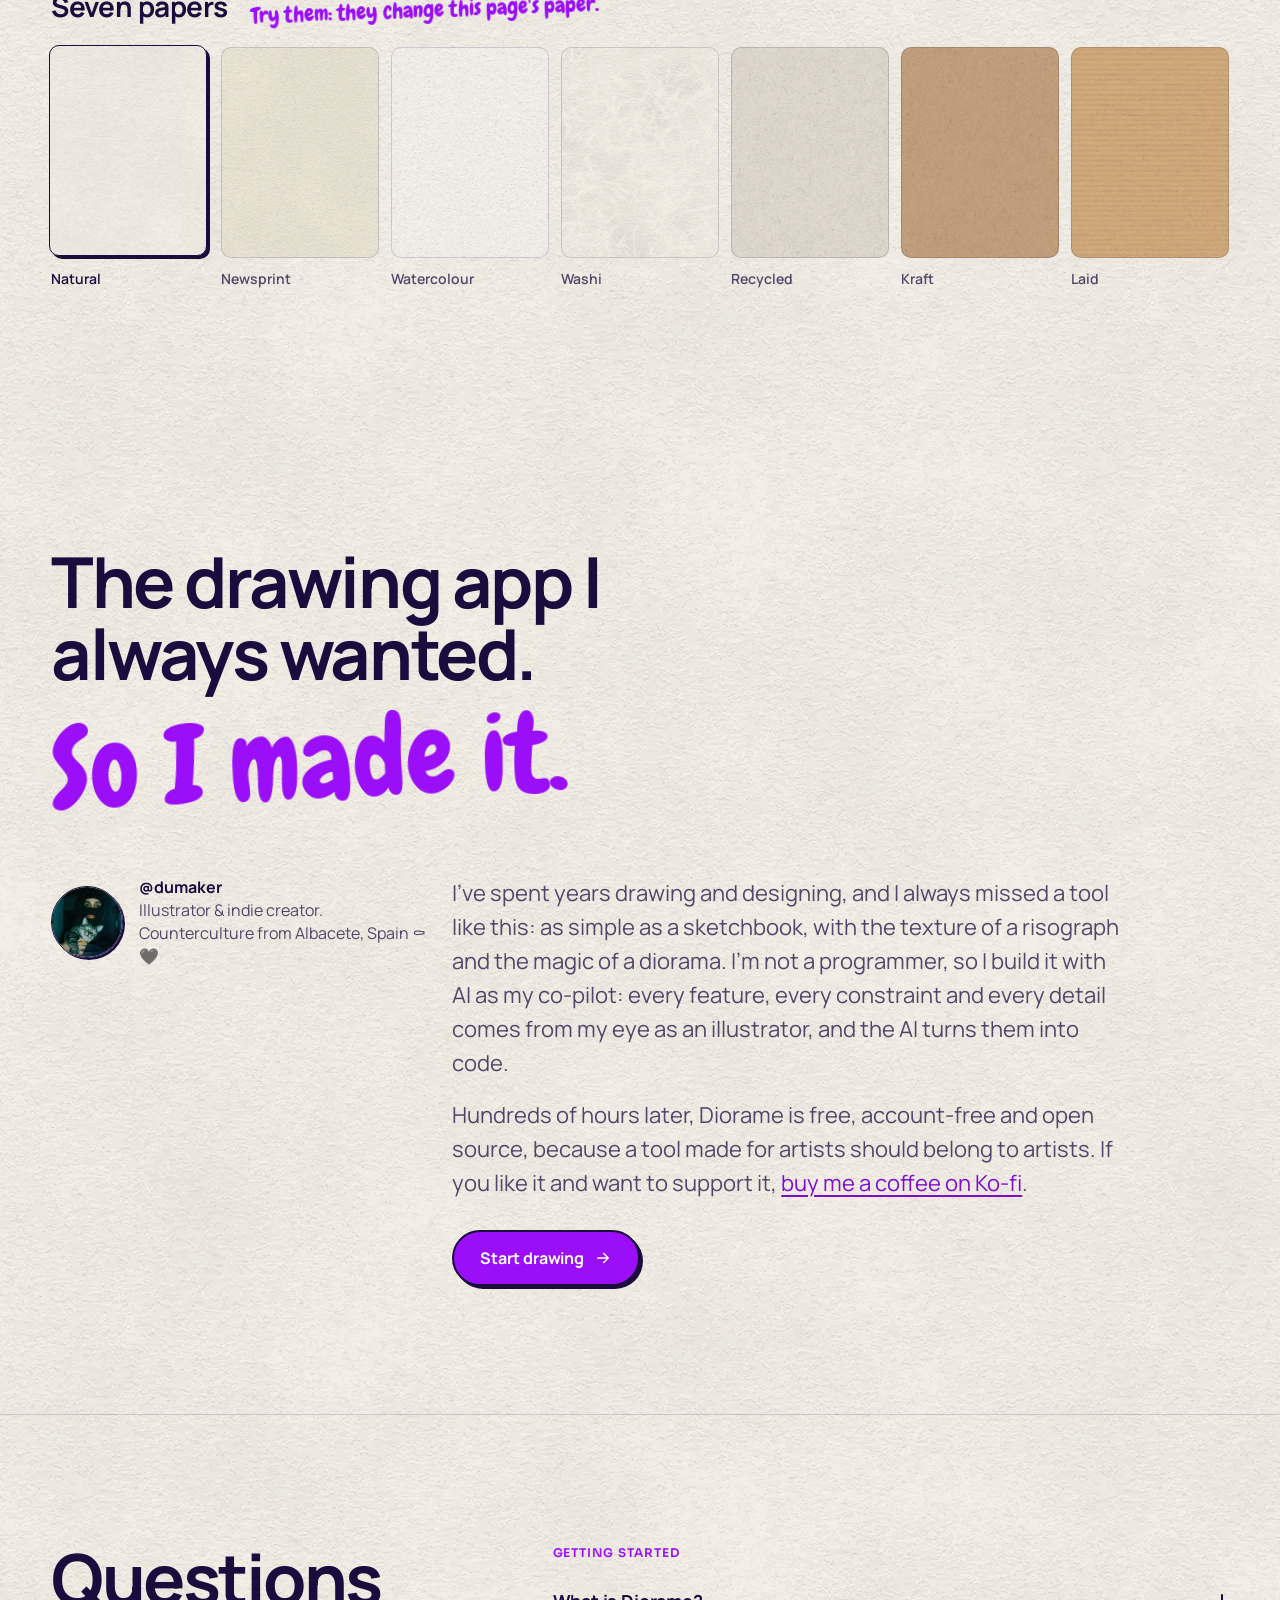
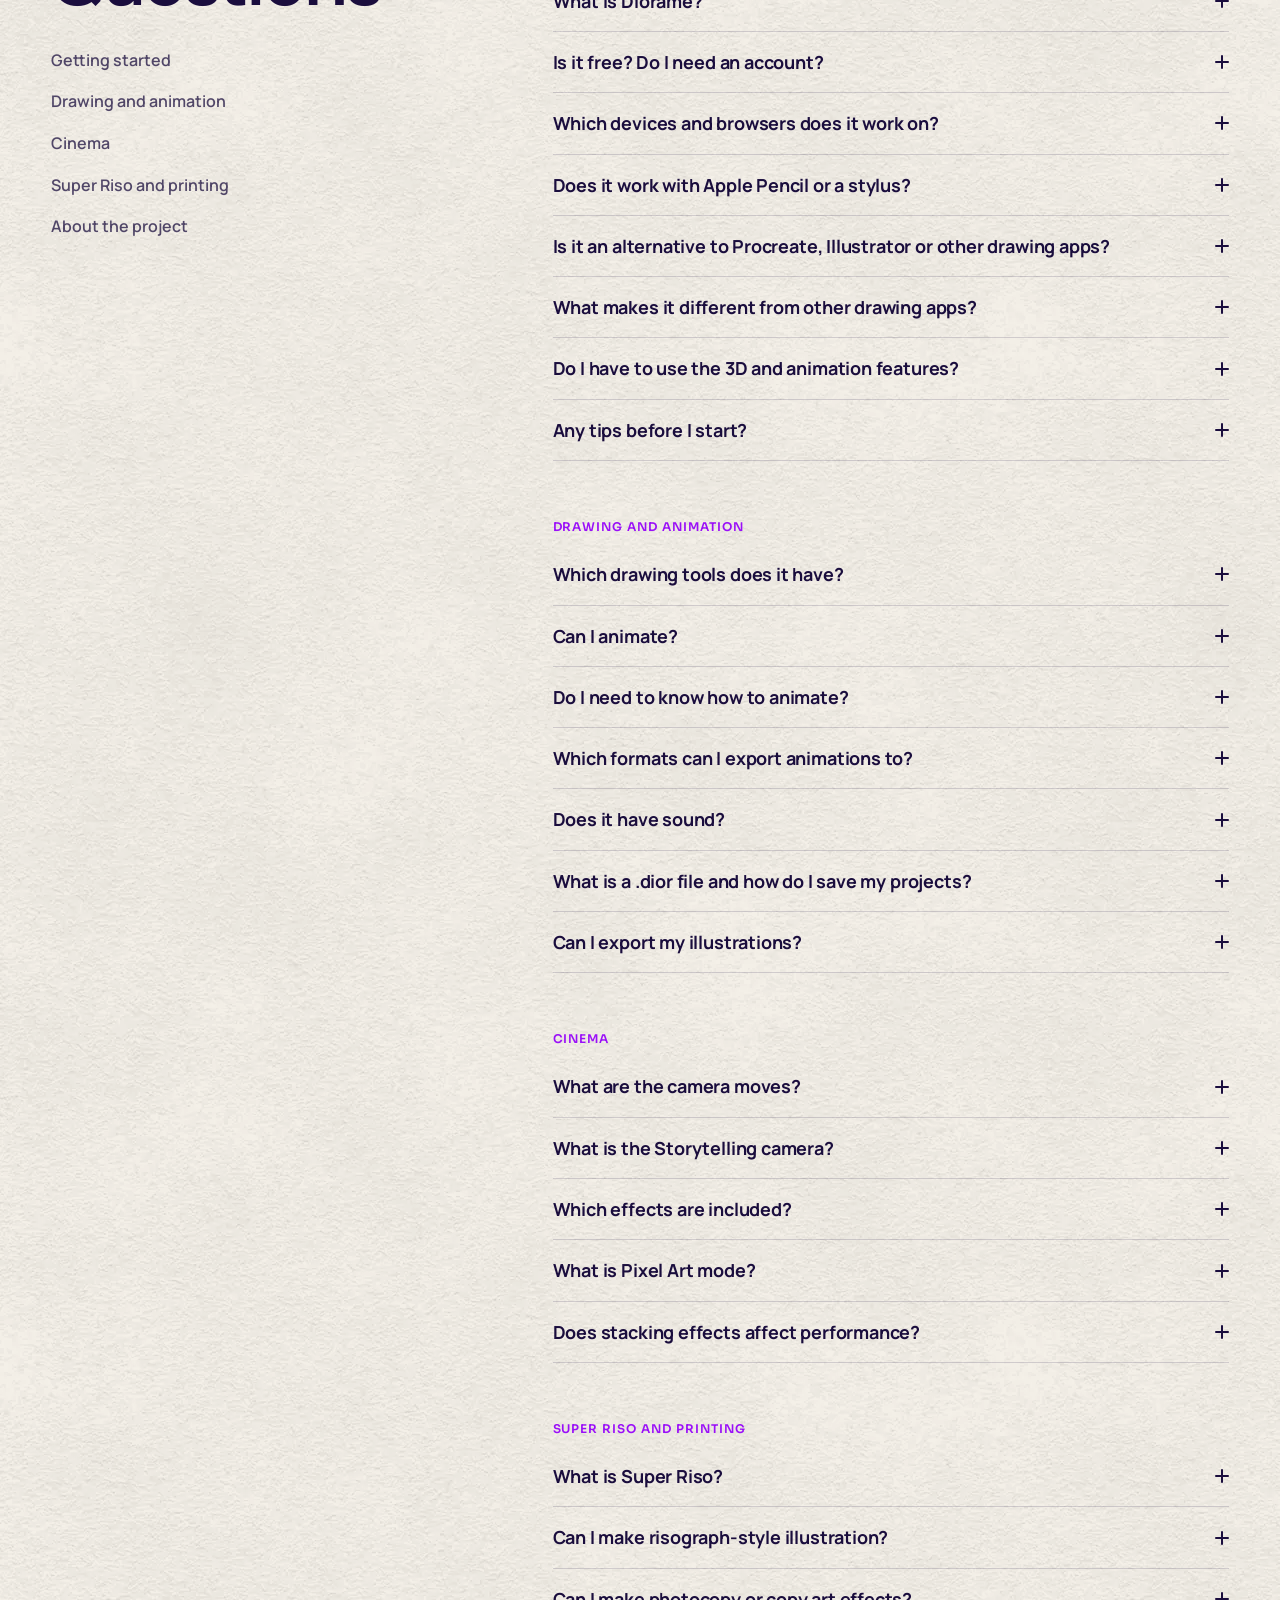
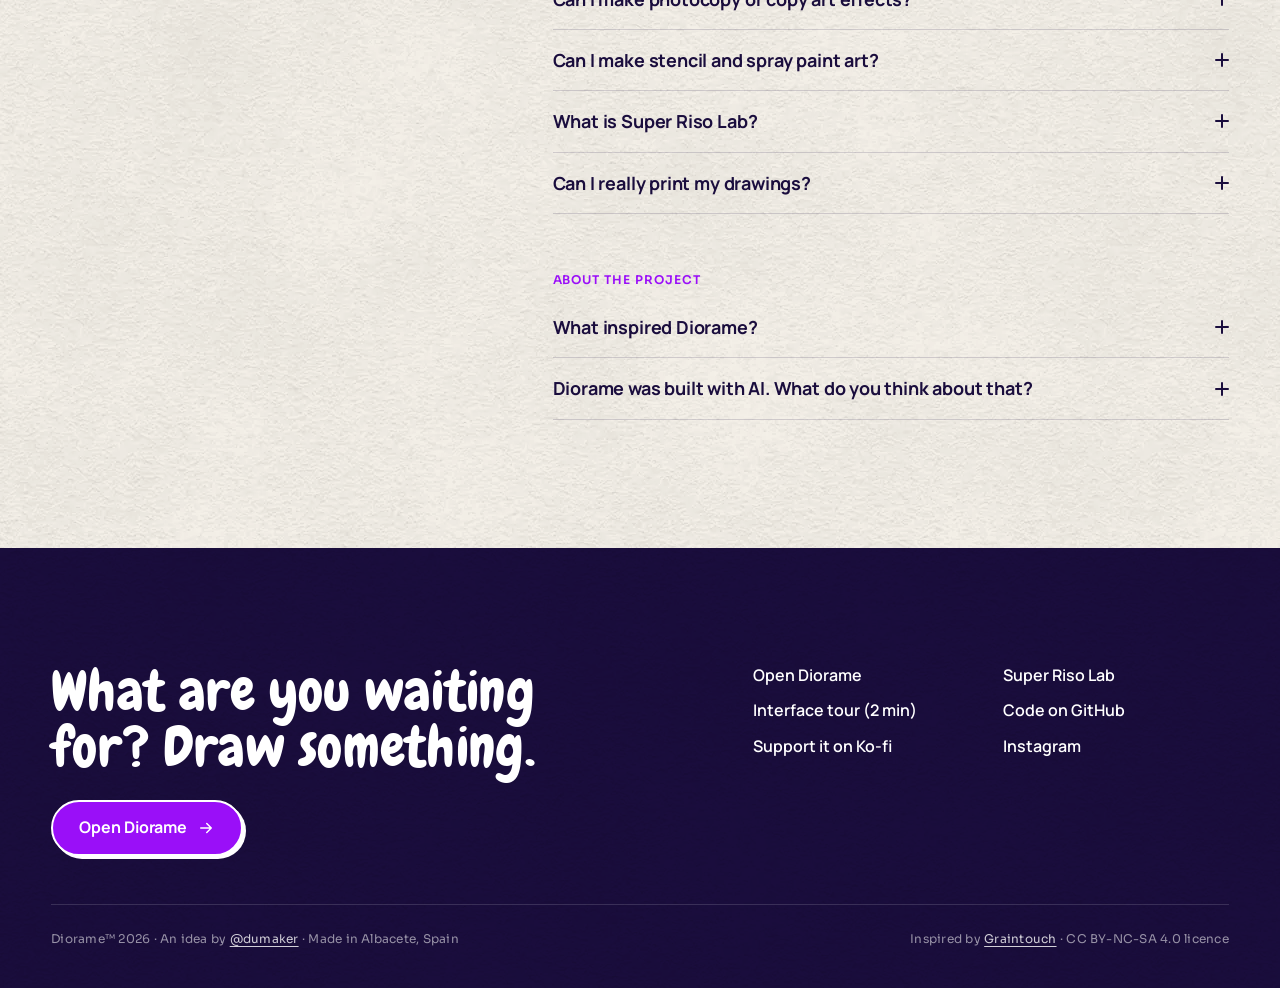
==== commit 79b64d60: "seo: root crawler fallback, x-default to /en/, sitemap with hreflang alternates, robots.txt Co-Autho" ====
--- a/index.html
+++ b/index.html
@@ -8,7 +8,7 @@
   <link rel="icon" type="image/png" href="./assets/img/favicon.png">
   <link rel="alternate" hreflang="en" href="https://diorame.com/en/">
   <link rel="alternate" hreflang="es" href="https://diorame.com/es/">
-  <link rel="alternate" hreflang="x-default" href="https://diorame.com/">
+  <link rel="alternate" hreflang="x-default" href="https://diorame.com/en/">
   <style>
     body {
       margin: 0;
@@ -25,6 +25,7 @@
 </head>
 <body>
   <p>Loading…</p>
+  <noscript><p><a href="/en/">English</a> · <a href="/es/">Español</a></p></noscript>
   <script>
     (function () {
       var saved = localStorage.getItem('diorame-lang');
